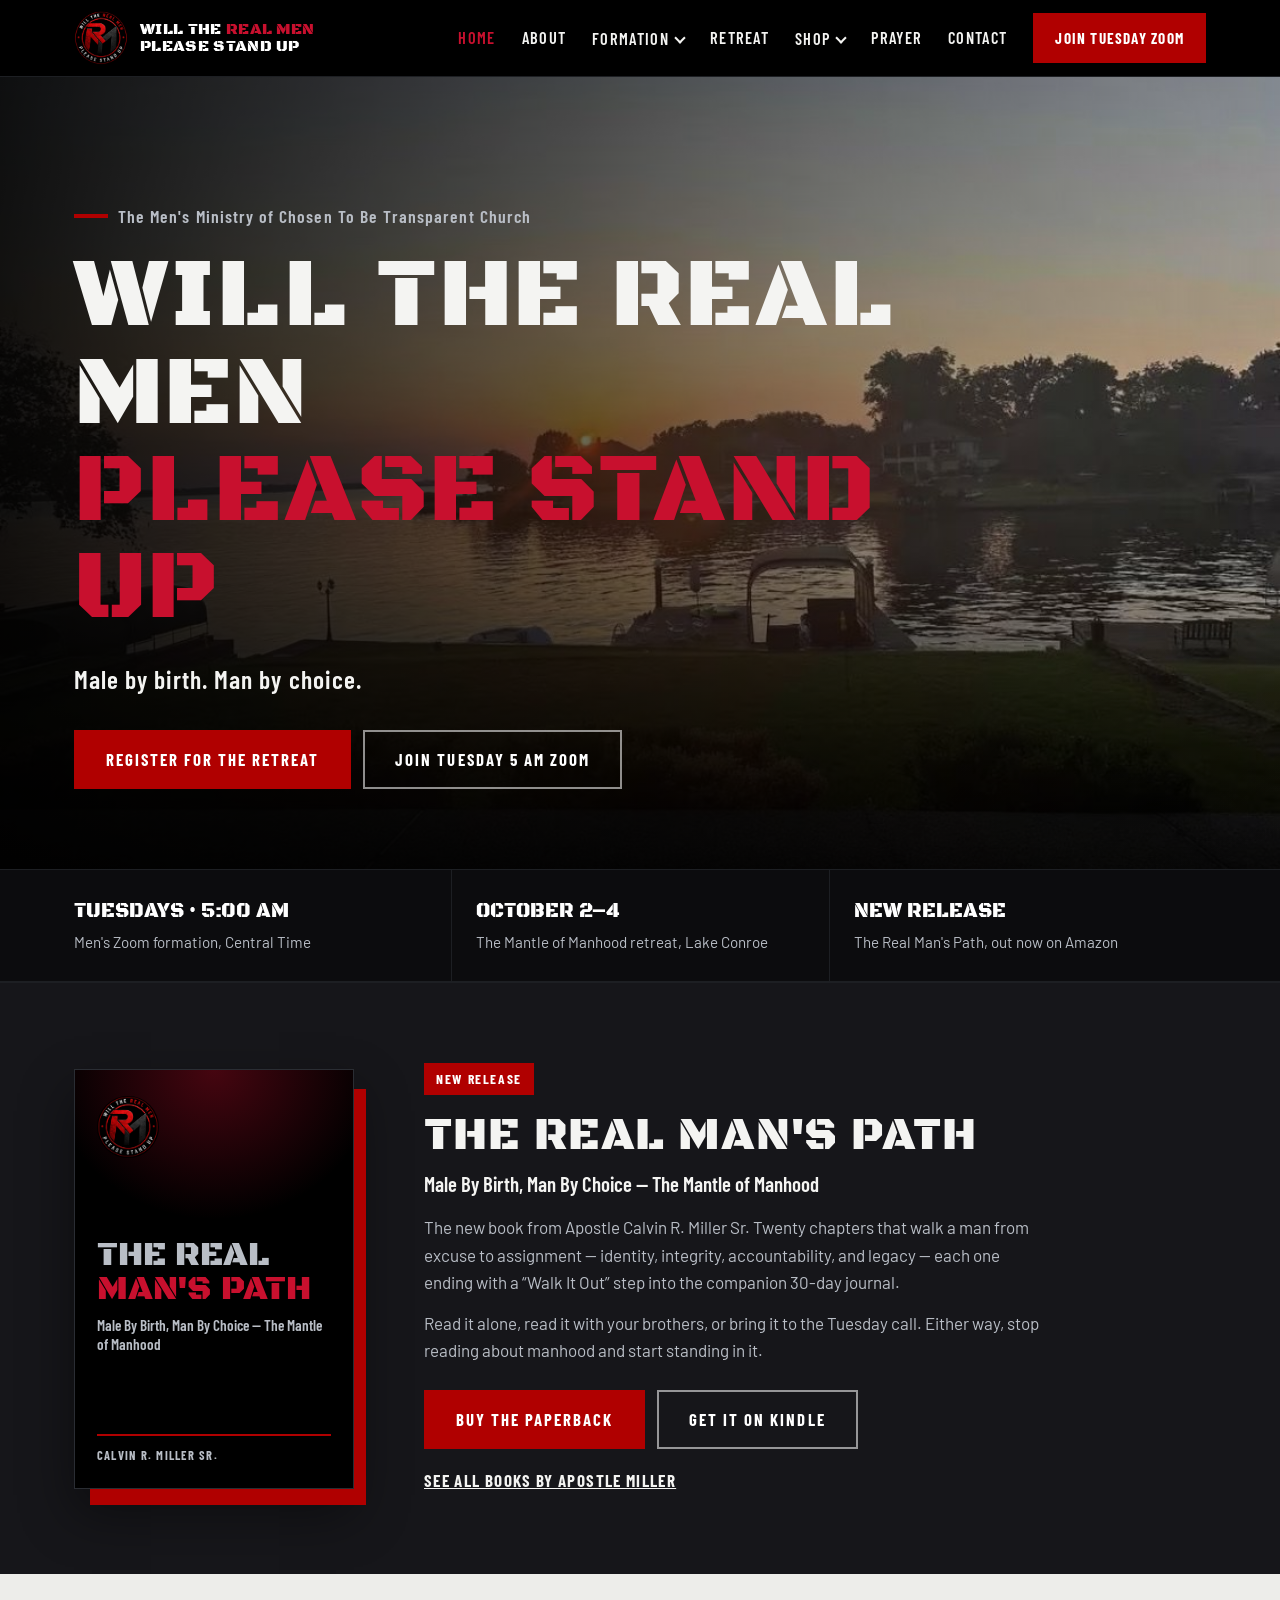
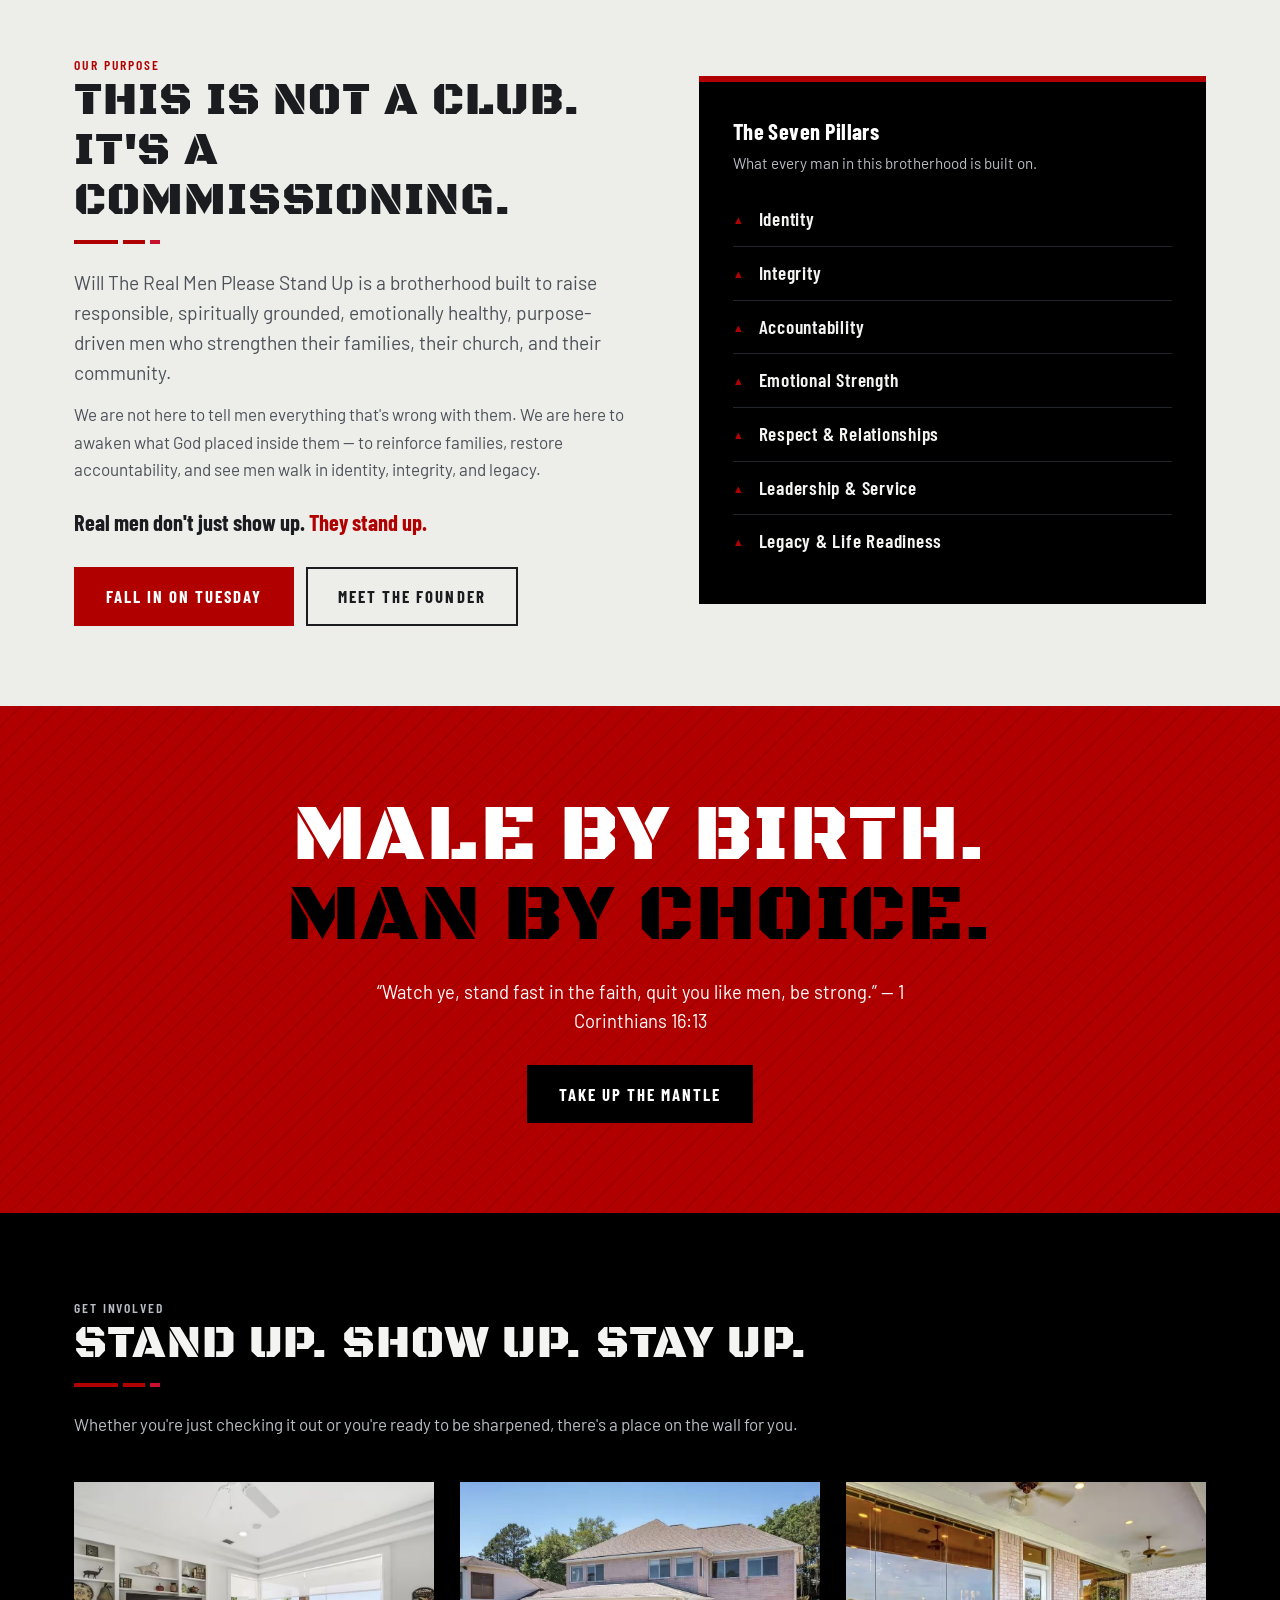
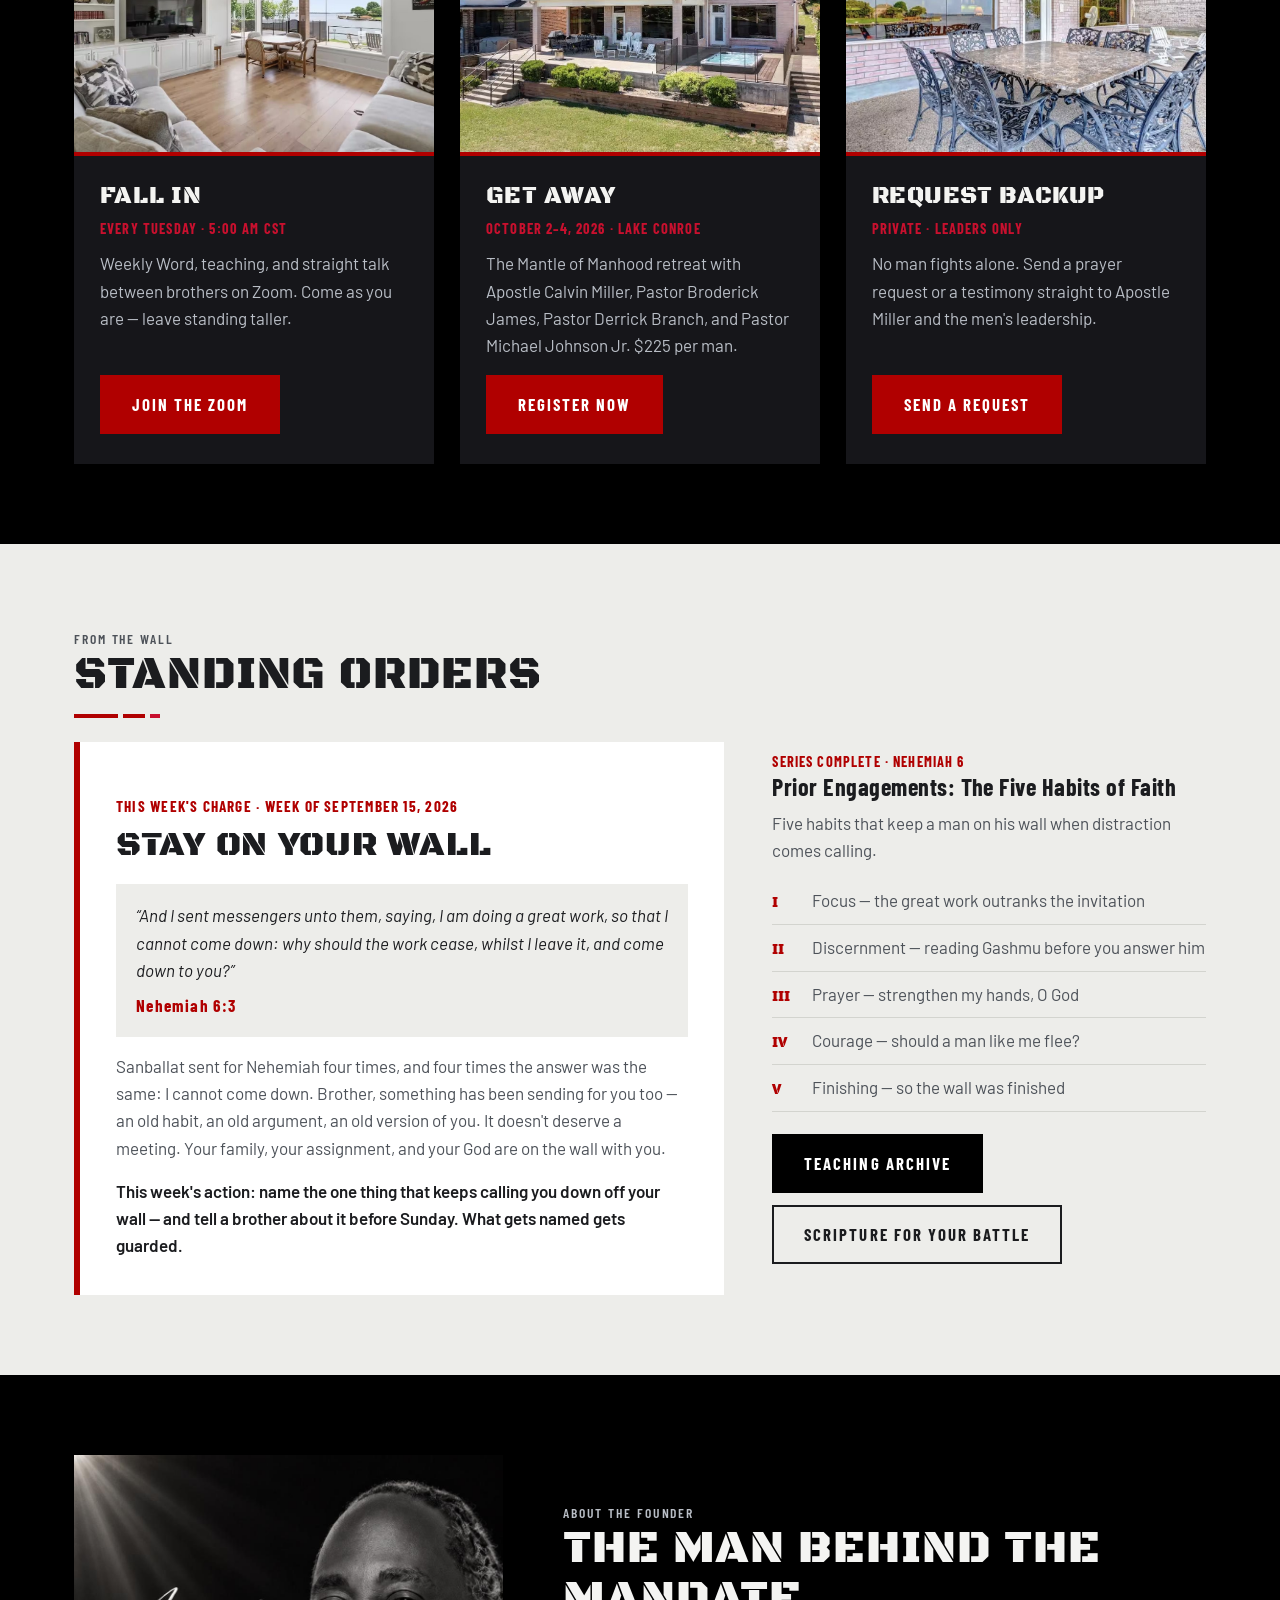
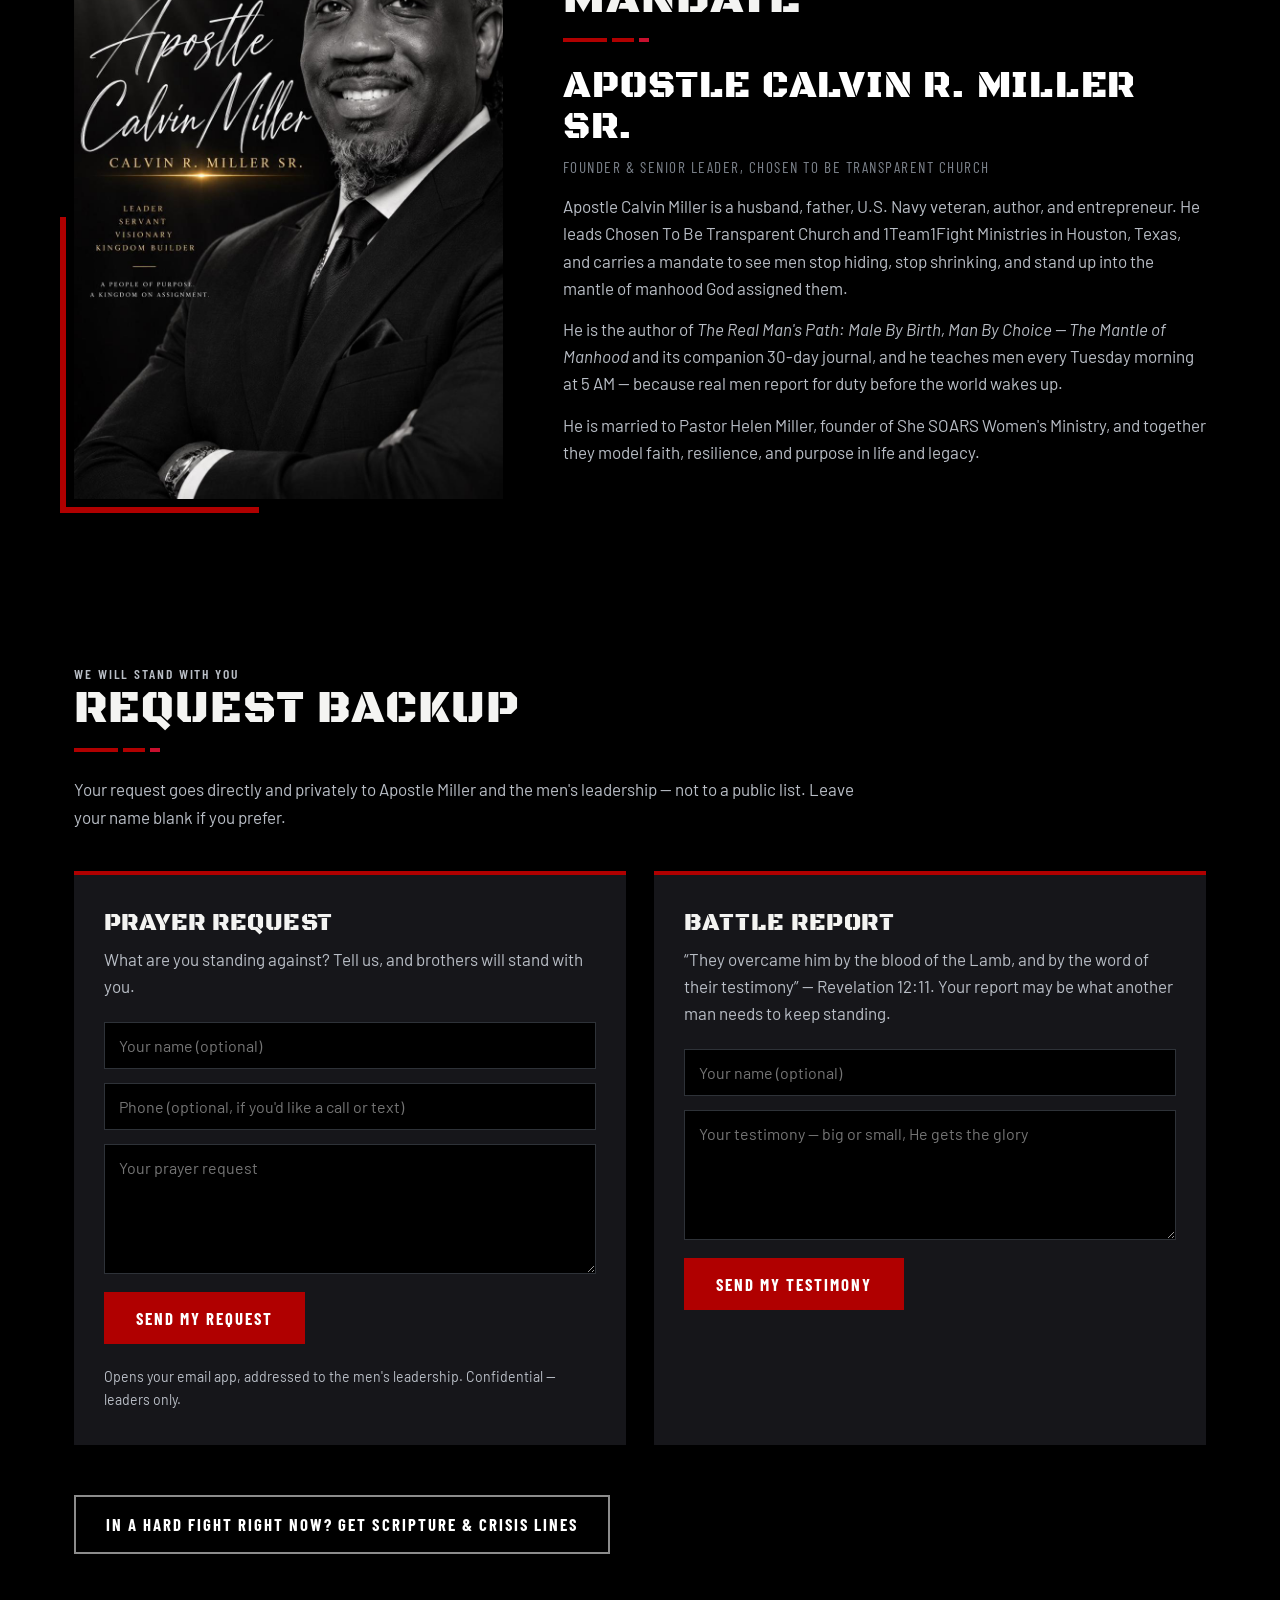
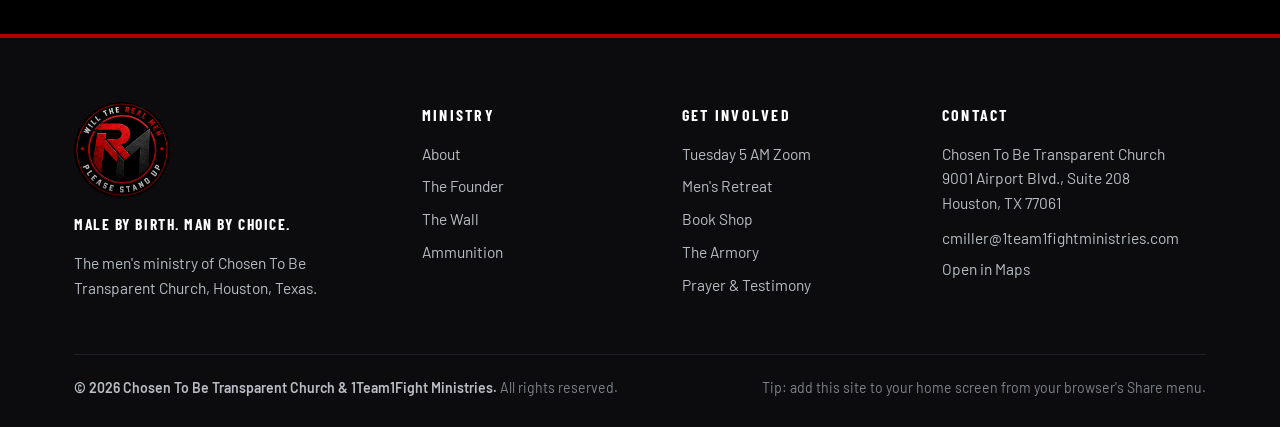
==== index.html @ e808926e "Add files via upload" ====
<!DOCTYPE html>
<html lang="en">
<head>
<meta charset="UTF-8">
<meta name="viewport" content="width=device-width, initial-scale=1.0, viewport-fit=cover">
<title>Will The Real Men Please Stand Up | Men's Ministry of Chosen To Be Transparent Church</title>
<meta name="description" content="The men's ministry of Chosen To Be Transparent Church in Houston. Tuesday 5 AM Zoom formation, the Mantle of Manhood retreat, prayer backup, and The Real Man's Path.">
<meta name="theme-color" content="#000000">
<meta name="apple-mobile-web-app-capable" content="yes">
<meta name="apple-mobile-web-app-status-bar-style" content="black-translucent">
<meta name="apple-mobile-web-app-title" content="Real Men">
<meta property="og:title" content="Will The Real Men Please Stand Up | Men's Ministry of Chosen To Be Transparent Church">
<meta property="og:description" content="The men's ministry of Chosen To Be Transparent Church in Houston. Tuesday 5 AM Zoom formation, the Mantle of Manhood retreat, prayer backup, and The Real Man's Path.">
<meta property="og:image" content="https://www.willtherealmenpleasestandup.com/rm-logo.jpeg">
<link rel="icon" type="image/jpeg" href="rm-logo.jpeg">
<link rel="apple-touch-icon" href="rm-logo.jpeg">
<link rel="preconnect" href="https://fonts.googleapis.com">
<link rel="preconnect" href="https://fonts.gstatic.com" crossorigin>
<link href="https://fonts.googleapis.com/css2?family=Black+Ops+One&family=Barlow:wght@400;500;600;700&family=Barlow+Condensed:wght@500;600;700&display=swap" rel="stylesheet">
<link rel="stylesheet" href="site.css">
</head>
<body>
<a class="skip" href="#content">Skip to content</a>
<header class="site-header">
  <div class="wrap bar">
    <a class="brand" href="./" aria-label="Will The Real Men Please Stand Up — home">
      <img src="rm-logo.jpeg" alt="">
      <span>Will The <b>Real Men</b><br>Please Stand Up</span>
    </a>
    <button class="menu-toggle" aria-label="Open menu" aria-expanded="false" aria-controls="mainnav"><span></span></button>
    <nav class="mainnav" id="mainnav" aria-label="Main">
      <ul>
        <li><a href="./" aria-current="page">Home</a></li>
        <li><a href="./#purpose">About</a></li>
        <li class="drop"><button type="button" aria-expanded="false">Formation</button>
          <ul class="submenu">
            <li><a href="./#orders">This Week's Charge</a></li>
            <li><a href="wall.html">The Wall &ndash; Teaching Archive</a></li>
            <li><a href="ammunition.html">Ammunition &ndash; Scripture</a></li>
          </ul>
        </li>
        <li><a href="retreat.html">Retreat</a></li>
        <li class="drop"><button type="button" aria-expanded="false">Shop</button>
          <ul class="submenu">
            <li><a href="shop.html">Books</a></li>
            <li><a href="armory.html">The Armory &ndash; Gear</a></li>
          </ul>
        </li>
        <li><a href="./#backup">Prayer</a></li>
        <li><a href="#contact">Contact</a></li>
      </ul>
      <a class="btn nav-cta" href="https://zoom.us/j/99618695026?pwd=kpAc87u4bTWr7hXqGRiizqfAc4Csl6.1">Join Tuesday Zoom</a>
    </nav>
  </div>
</header>

<main id="content">

<!-- ============ HERO ============ -->
<section class="hero" style="--hero-img:url(hero-lake.jpg);" aria-label="Welcome">
  <div class="wrap">
    <p class="kicker">The Men's Ministry of Chosen To Be Transparent Church</p>
    <h1 class="stencil">Will The Real Men <span class="l2">Please Stand Up</span></h1>
    <p class="sub">Male by birth. Man by choice.</p>
    <div class="btnrow">
      <a class="btn" href="retreat.html">Register for the Retreat</a>
      <a class="btn ghost" href="https://zoom.us/j/99618695026?pwd=kpAc87u4bTWr7hXqGRiizqfAc4Csl6.1">Join Tuesday 5 AM Zoom</a>
    </div>
  </div>
</section>

<!-- ============ QUICK STRIP ============ -->
<section class="strip" aria-label="At a glance">
  <div class="wrap">
    <a href="https://zoom.us/j/99618695026?pwd=kpAc87u4bTWr7hXqGRiizqfAc4Csl6.1"><b>Tuesdays &middot; 5:00 AM</b><span>Men's Zoom formation, Central Time</span></a>
    <a href="retreat.html"><b>October 2&ndash;4</b><span>The Mantle of Manhood retreat, Lake Conroe</span></a>
    <a href="#new-release"><b>New Release</b><span>The Real Man's Path, out now on Amazon</span></a>
  </div>
</section>


<!-- ============ NEW RELEASE ============ -->
<section class="newrelease" id="new-release">
  <div class="wrap nr">
    <div class="cover" role="img" aria-label="The Real Man's Path by Calvin R. Miller Sr.">
        <img class="mark" src="rm-logo.jpeg" alt="">
        <div>
          <p class="ttl">The Real <em>Man's Path</em></p>
          <p class="subt">Male By Birth, Man By Choice &mdash; The Mantle of Manhood</p>
        </div>
        <p class="by">Calvin R. Miller Sr.</p>
      </div>
    <div>
      <span class="badge">New Release</span>
      <h2 class="stencil">The Real Man's Path</h2>
      <p class="subtitle">Male By Birth, Man By Choice &mdash; The Mantle of Manhood</p>
      <p>The new book from Apostle Calvin R. Miller Sr. Twenty chapters that walk a man from excuse to assignment &mdash; identity, integrity, accountability, and legacy &mdash; each one ending with a &ldquo;Walk It Out&rdquo; step into the companion 30-day journal.</p>
      <p>Read it alone, read it with your brothers, or bring it to the Tuesday call. Either way, stop reading about manhood and start standing in it.</p>
      <div class="btnrow">
        <a class="btn" href="https://www.amazon.com/dp/B0HGR551LN">Buy the Paperback</a>
        <a class="btn ghost" href="https://www.amazon.com/dp/B0HJB4K1PT">Get it on Kindle</a>
      </div>
      <p style="margin-top:18px;"><a href="shop.html" style="color:var(--white);font-family:var(--cond);font-weight:700;letter-spacing:.08em;text-transform:uppercase;">See all books by Apostle Miller</a></p>
    </div>
  </div>
</section>

<!-- ============ OUR PURPOSE ============ -->
<section class="light" id="purpose">
  <div class="wrap split">
    <div class="purpose">
      <p class="label">Our Purpose</p>
      <h2 class="stencil">This is not a club. It's a commissioning.</h2>
      <div class="stripes"><span></span><span></span><span></span></div>
      <p class="lead">Will The Real Men Please Stand Up is a brotherhood built to raise responsible, spiritually grounded, emotionally healthy, purpose-driven men who strengthen their families, their church, and their community.</p>
      <p>We are not here to tell men everything that's wrong with them. We are here to awaken what God placed inside them &mdash; to reinforce families, restore accountability, and see men walk in identity, integrity, and legacy.</p>
      <p class="punch">Real men don't just show up. <b>They stand up.</b></p>
      <div class="btnrow" style="margin-top:26px;">
        <a class="btn" href="https://zoom.us/j/99618695026?pwd=kpAc87u4bTWr7hXqGRiizqfAc4Csl6.1">Fall In on Tuesday</a>
        <a class="btn ghost" href="#founder">Meet the Founder</a>
      </div>
    </div>
    <div class="pillarbox">
      <h3>The Seven Pillars</h3>
      <p class="small">What every man in this brotherhood is built on.</p>
      <ul class="pillars">
        <li>Identity</li>
        <li>Integrity</li>
        <li>Accountability</li>
        <li>Emotional Strength</li>
        <li>Respect &amp; Relationships</li>
        <li>Leadership &amp; Service</li>
        <li>Legacy &amp; Life Readiness</li>
      </ul>
    </div>
  </div>
</section>

<!-- ============ STATEMENT BAND ============ -->
<section class="band" aria-label="Our mandate">
  <div class="wrap">
    <h2 class="stencil">Male by birth. <span>Man by choice.</span></h2>
    <p>&ldquo;Watch ye, stand fast in the faith, quit you like men, be strong.&rdquo; &mdash; 1 Corinthians 16:13</p>
    <a class="btn" href="retreat.html">Take Up the Mantle</a>
  </div>
</section>

<!-- ============ STAND WITH US (three actions) ============ -->
<section id="join">
  <div class="wrap">
    <div class="intro">
      <p class="label">Get Involved</p>
      <h2 class="stencil">Stand up. Show up. Stay up.</h2>
      <div class="stripes"><span></span><span></span><span></span></div>
      <p>Whether you're just checking it out or you're ready to be sharpened, there's a place on the wall for you.</p>
    </div>
    <div class="actions">
      <article class="action">
        <img src="venue-5.jpeg" alt="Gathering room with a view of the lake" loading="lazy">
        <div class="body">
          <h3>Fall In</h3>
          <p class="when">Every Tuesday &middot; 5:00 AM CST</p>
          <p class="desc">Weekly Word, teaching, and straight talk between brothers on Zoom. Come as you are &mdash; leave standing taller.</p>
          <a class="btn" href="https://zoom.us/j/99618695026?pwd=kpAc87u4bTWr7hXqGRiizqfAc4Csl6.1">Join the Zoom</a>
        </div>
      </article>
      <article class="action">
        <img src="venue-2.jpeg" alt="Lakefront lodge for the men's retreat" loading="lazy">
        <div class="body">
          <h3>Get Away</h3>
          <p class="when">October 2&ndash;4, 2026 &middot; Lake Conroe</p>
          <p class="desc">The Mantle of Manhood retreat with Apostle Calvin Miller, Pastor Broderick James, Pastor Derrick Branch, and Pastor Michael Johnson Jr. $225 per man.</p>
          <a class="btn" href="retreat.html">Register Now</a>
        </div>
      </article>
      <article class="action">
        <img src="venue-6.jpeg" alt="Outdoor table set for a brotherhood meal" loading="lazy">
        <div class="body">
          <h3>Request Backup</h3>
          <p class="when">Private &middot; Leaders only</p>
          <p class="desc">No man fights alone. Send a prayer request or a testimony straight to Apostle Miller and the men's leadership.</p>
          <a class="btn" href="#backup">Send a Request</a>
        </div>
      </article>
    </div>
  </div>
</section>

<!-- ============ STANDING ORDERS (update weekly: date, title, verse, charge, action) ============ -->
<section class="light" id="orders">
  <div class="wrap">
    <div class="intro">
      <p class="label">From the Wall</p>
      <h2 class="stencil">Standing Orders</h2>
      <div class="stripes"><span></span><span></span><span></span></div>
    </div>
    <div class="feature">
      <article class="orders-card">
        <p class="date">This week's charge &middot; Week of September 15, 2026</p>
        <h3>Stay On Your Wall</h3>
        <blockquote>&ldquo;And I sent messengers unto them, saying, I am doing a great work, so that I cannot come down: why should the work cease, whilst I leave it, and come down to you?&rdquo;<cite>Nehemiah 6:3</cite></blockquote>
        <p>Sanballat sent for Nehemiah four times, and four times the answer was the same: I cannot come down. Brother, something has been sending for you too &mdash; an old habit, an old argument, an old version of you. It doesn't deserve a meeting. Your family, your assignment, and your God are on the wall with you.</p>
        <p class="action-line">This week's action: name the one thing that keeps calling you down off your wall &mdash; and tell a brother about it before Sunday. What gets named gets guarded.</p>
      </article>
      <div class="seriesbox">
        <p class="when">Series complete &middot; Nehemiah 6</p>
        <h3>Prior Engagements: The Five Habits of Faith</h3>
        <p>Five habits that keep a man on his wall when distraction comes calling.</p>
        <ul class="habits">
          <li class="done"><span class="rn">I</span> Focus &mdash; the great work outranks the invitation</li>
          <li class="done"><span class="rn">II</span> Discernment &mdash; reading Gashmu before you answer him</li>
          <li class="done"><span class="rn">III</span> Prayer &mdash; strengthen my hands, O God</li>
          <li class="done"><span class="rn">IV</span> Courage &mdash; should a man like me flee?</li>
          <li class="done"><span class="rn">V</span> Finishing &mdash; so the wall was finished</li>
        </ul>
        <div class="btnrow" style="margin-top:22px;">
          <a class="btn dark" href="wall.html">Teaching Archive</a>
          <a class="btn ghost" href="ammunition.html">Scripture for Your Battle</a>
        </div>
      </div>
    </div>
  </div>
</section>

<!-- ============ FOUNDER ============ -->
<section id="founder">
  <div class="wrap founder-wrap">
    <div class="founder-photo">
      <img src="founder.jpg" alt="Apostle Calvin R. Miller Sr.">
    </div>
    <div class="founder-text">
      <p class="label">About the Founder</p>
      <h2 class="stencil">The Man Behind the Mandate</h2>
      <div class="stripes"><span></span><span></span><span></span></div>
      <p class="name stencil">Apostle Calvin R. Miller Sr.</p>
      <p class="role">Founder &amp; Senior Leader, Chosen To Be Transparent Church</p>
      <p>Apostle Calvin Miller is a husband, father, U.S. Navy veteran, author, and entrepreneur. He leads Chosen To Be Transparent Church and 1Team1Fight Ministries in Houston, Texas, and carries a mandate to see men stop hiding, stop shrinking, and stand up into the mantle of manhood God assigned them.</p>
      <p>He is the author of <em>The Real Man's Path: Male By Birth, Man By Choice &mdash; The Mantle of Manhood</em> and its companion 30-day journal, and he teaches men every Tuesday morning at 5 AM &mdash; because real men report for duty before the world wakes up.</p>
      <p>He is married to Pastor Helen Miller, founder of She SOARS Women's Ministry, and together they model faith, resilience, and purpose in life and legacy.</p>
    </div>
  </div>
</section>


<!-- ============ BACKUP (prayer + testimony) ============ -->
<section id="backup">
  <div class="wrap">
    <div class="intro">
      <p class="label">We Will Stand With You</p>
      <h2 class="stencil">Request Backup</h2>
      <div class="stripes"><span></span><span></span><span></span></div>
      <p>Your request goes directly and privately to Apostle Miller and the men's leadership &mdash; not to a public list. Leave your name blank if you prefer.</p>
    </div>
    <div class="backup-grid">
      <div class="formcard">
        <h3>Prayer Request</h3>
        <p>What are you standing against? Tell us, and brothers will stand with you.</p>
        <form id="prayerForm">
          <input type="text" id="pName" placeholder="Your name (optional)" autocomplete="name" aria-label="Your name (optional)">
          <input type="tel" id="pPhone" placeholder="Phone (optional, if you'd like a call or text)" autocomplete="tel" aria-label="Phone (optional)">
          <textarea id="pRequest" placeholder="Your prayer request" required aria-label="Your prayer request"></textarea>
          <button type="submit" class="btn">Send My Request</button>
          <p class="fineprint">Opens your email app, addressed to the men's leadership. Confidential &mdash; leaders only.</p>
        </form>
      </div>
      <div class="formcard">
        <h3>Battle Report</h3>
        <p>&ldquo;They overcame him by the blood of the Lamb, and by the word of their testimony&rdquo; &mdash; Revelation 12:11. Your report may be what another man needs to keep standing.</p>
        <form id="testimonyForm">
          <input type="text" id="tName" placeholder="Your name (optional)" autocomplete="name" aria-label="Your name (optional)">
          <textarea id="tStory" placeholder="Your testimony &mdash; big or small, He gets the glory" required aria-label="Your testimony"></textarea>
          <button type="submit" class="btn">Send My Testimony</button>
        </form>
      </div>
    </div>
    <p style="margin-top:34px;"><a class="btn ghost" href="ammunition.html">In a hard fight right now? Get Scripture &amp; crisis lines</a></p>
  </div>
</section>

</main>
<footer class="site-footer" id="contact">
  <div class="wrap">
    <div class="foot-grid">
      <div class="foot-brand">
        <img src="rm-logo.jpeg" alt="Real Men seal">
        <p class="tag">Male by birth. Man by choice.</p>
        <p>The men's ministry of Chosen To Be Transparent Church, Houston, Texas.</p>
      </div>
      <div>
        <h4>Ministry</h4>
        <ul>
          <li><a href="./#purpose">About</a></li>
          <li><a href="./#founder">The Founder</a></li>
          <li><a href="wall.html">The Wall</a></li>
          <li><a href="ammunition.html">Ammunition</a></li>
        </ul>
      </div>
      <div>
        <h4>Get Involved</h4>
        <ul>
          <li><a href="https://zoom.us/j/99618695026?pwd=kpAc87u4bTWr7hXqGRiizqfAc4Csl6.1">Tuesday 5 AM Zoom</a></li>
          <li><a href="retreat.html">Men's Retreat</a></li>
          <li><a href="shop.html">Book Shop</a></li>
          <li><a href="armory.html">The Armory</a></li>
          <li><a href="./#backup">Prayer &amp; Testimony</a></li>
        </ul>
      </div>
      <div>
        <h4>Contact</h4>
        <address>
          Chosen To Be Transparent Church<br>
          9001 Airport Blvd., Suite 208<br>
          Houston, TX 77061
        </address>
        <p style="margin-top:10px;"><a href="mailto:cmiller@1team1fightministries.com">cmiller@1team1fightministries.com</a></p>
        <p style="margin-top:6px;"><a href="https://maps.google.com/?q=9001+Airport+Blvd+Suite+208+Houston+TX+77061">Open in Maps</a></p>
      </div>
    </div>
    <div class="foot-bottom">
      <p><b>&copy; 2026 Chosen To Be Transparent Church &amp; 1Team1Fight Ministries.</b> All rights reserved.</p>
      <p>Tip: add this site to your home screen from your browser's Share menu.</p>
    </div>
  </div>
</footer>
<script src="site.js"></script>

<script>
  var MINISTRY_EMAIL = "cmiller@1team1fightministries.com";
  function sendMail(subject, body){
    window.location.href = "mailto:" + MINISTRY_EMAIL + "?subject=" + encodeURIComponent(subject) + "&body=" + encodeURIComponent(body);
  }
  document.getElementById("prayerForm").addEventListener("submit", function(e){
    e.preventDefault();
    var name = document.getElementById("pName").value || "A brother";
    var phone = document.getElementById("pPhone").value;
    var req = document.getElementById("pRequest").value;
    sendMail("Prayer Request — Real Men", "Name: " + name + "\n" + (phone ? "Phone: " + phone + "\n" : "") + "\nRequest:\n" + req);
  });
  document.getElementById("testimonyForm").addEventListener("submit", function(e){
    e.preventDefault();
    var name = document.getElementById("tName").value || "A brother";
    var story = document.getElementById("tStory").value;
    sendMail("Battle Report (Testimony) — Real Men", "Name: " + name + "\n\nTestimony:\n" + story);
  });
</script>
</body>
</html>
---- site.css ----
/* =========================================================
   Will The Real Men Please Stand Up — site.css
   Shared by every page. Crimson / black / white / light gray.
   ========================================================= */
:root{
  --black:#000000;
  --ink:#0c0c0e;
  --panel:#16161a;
  --steel:#2e3238;
  --red:#b00000;
  --crimson:#c8102e;
  --white:#f4f4f2;
  --paper:#ededea;
  --gray:#b9bec6;
  --dim:#7d838c;
  --text:#1b1c1f;
  --muted:#4d5259;
  --display:'Black Ops One',Impact,Arial,sans-serif;
  --cond:'Barlow Condensed','Arial Narrow',Arial,sans-serif;
  --body:'Barlow',Arial,Helvetica,sans-serif;
  --headerH:76px;
}
*{margin:0;padding:0;box-sizing:border-box;}
html{scroll-behavior:smooth;scroll-padding-top:calc(var(--headerH) + 10px);}
@media (prefers-reduced-motion: reduce){ html{scroll-behavior:auto;} *{transition:none!important;animation:none!important;} }
body{background:var(--black);color:var(--white);font-family:var(--body);font-size:17px;line-height:1.6;}
img{max-width:100%;display:block;}
a{color:var(--crimson);}
:focus-visible{outline:2px solid var(--crimson);outline-offset:3px;}
.skip{position:absolute;left:-999px;top:8px;background:var(--crimson);color:#fff;padding:8px 14px;z-index:200;}
.skip:focus{left:8px;}

/* ---------- type ---------- */
.stencil{font-family:var(--display);font-weight:400;letter-spacing:.02em;line-height:1.08;text-transform:uppercase;}
.label{font-family:var(--cond);font-weight:600;letter-spacing:.14em;text-transform:uppercase;font-size:.85rem;color:var(--crimson);}
h2.stencil{font-size:clamp(1.8rem,5vw,2.9rem);}
h3{font-family:var(--cond);font-weight:700;font-size:1.4rem;letter-spacing:.02em;line-height:1.2;}
.stripes{display:flex;gap:5px;margin:14px 0 24px;}
.stripes span{height:4px;background:var(--red);}
.stripes span:nth-child(1){width:44px;}
.stripes span:nth-child(2){width:22px;}
.stripes span:nth-child(3){width:10px;background:var(--crimson);}

.wrap{max-width:1180px;margin:0 auto;padding:0 24px;}
.narrow{max-width:820px;}
section{padding:80px 0;}

/* ---------- buttons ---------- */
.btn{display:inline-block;margin-top:16px;background:var(--red);color:#fff;text-decoration:none;
  font-family:var(--cond);font-weight:700;font-size:1.05rem;letter-spacing:.12em;text-transform:uppercase;
  padding:14px 30px;border:2px solid var(--red);cursor:pointer;transition:background .15s,border-color .15s,color .15s;}
.btn:hover{background:var(--crimson);border-color:var(--crimson);}
.btn.ghost{background:transparent;border-color:rgba(255,255,255,.55);color:#fff;}
.btn.ghost:hover{border-color:var(--crimson);color:var(--crimson);}
.btn.dark{background:var(--black);border-color:var(--black);}
.btn.dark:hover{background:var(--panel);border-color:var(--panel);}
.light .btn.ghost{border-color:var(--text);color:var(--text);}
.light .btn.ghost:hover{border-color:var(--crimson);color:var(--crimson);}
.btnrow{display:flex;flex-wrap:wrap;gap:12px;}
.btnrow .btn{margin-top:0;}

/* =========================================================
   HEADER (sticky top nav)
   ========================================================= */
.site-header{position:sticky;top:0;z-index:100;background:rgba(0,0,0,.94);
  backdrop-filter:saturate(140%) blur(8px);-webkit-backdrop-filter:saturate(140%) blur(8px);
  border-bottom:1px solid #1d1f23;padding-top:env(safe-area-inset-top,0px);}
.site-header .bar{height:var(--headerH);display:flex;align-items:center;gap:24px;}
.brand{display:flex;align-items:center;gap:12px;text-decoration:none;color:#fff;flex-shrink:0;}
.brand img{width:54px;height:54px;border-radius:50%;}
.brand span{font-family:var(--display);font-size:1rem;line-height:1.05;text-transform:uppercase;letter-spacing:.02em;}
.brand span b{color:var(--crimson);font-weight:400;}
.mainnav{margin-left:auto;display:flex;align-items:center;gap:4px;}
.mainnav>ul{list-style:none;display:flex;align-items:center;gap:2px;}
.mainnav li{position:relative;}
.mainnav a,.mainnav .drop>button{display:block;padding:10px 12px;color:var(--white);text-decoration:none;background:none;border:0;cursor:pointer;
  font-family:var(--cond);font-weight:600;font-size:1.02rem;letter-spacing:.08em;text-transform:uppercase;white-space:nowrap;}
.mainnav a:hover,.mainnav .drop>button:hover,.mainnav a[aria-current="page"]{color:var(--crimson);}
.drop>button::after{content:"";display:inline-block;margin-left:7px;width:6px;height:6px;border-right:2px solid currentColor;border-bottom:2px solid currentColor;transform:translateY(-3px) rotate(45deg);}
.submenu{list-style:none;position:absolute;top:100%;left:0;min-width:230px;background:var(--panel);border-top:3px solid var(--red);
  padding:8px 0;opacity:0;visibility:hidden;transform:translateY(6px);transition:opacity .15s,transform .15s,visibility .15s;box-shadow:0 18px 40px rgba(0,0,0,.5);}
.drop:hover .submenu,.drop:focus-within .submenu,.drop.open .submenu{opacity:1;visibility:visible;transform:none;}
.submenu a{padding:10px 18px;font-size:.95rem;}
.nav-cta{white-space:nowrap;margin:0 0 0 10px!important;padding:11px 20px!important;font-size:.95rem!important;}
.menu-toggle{display:none;margin-left:auto;background:none;border:1px solid var(--steel);width:46px;height:46px;cursor:pointer;position:relative;}
.menu-toggle span,.menu-toggle span::before,.menu-toggle span::after{position:absolute;left:12px;width:20px;height:2px;background:#fff;content:"";transition:transform .2s,top .2s,opacity .2s;}
.menu-toggle span{top:22px;}
.menu-toggle span::before{left:0;top:-7px;}
.menu-toggle span::after{left:0;top:7px;}
.nav-open .menu-toggle span{background:transparent;}
.nav-open .menu-toggle span::before{top:0;transform:rotate(45deg);}
.nav-open .menu-toggle span::after{top:0;transform:rotate(-45deg);}

@media (max-width:1120px){
  .menu-toggle{display:block;}
  .mainnav{position:fixed;left:0;right:0;top:calc(var(--headerH) + env(safe-area-inset-top,0px));bottom:0;background:var(--black);
    flex-direction:column;align-items:stretch;overflow-y:auto;padding:12px 24px calc(30px + env(safe-area-inset-bottom,0px));
    transform:translateX(100%);transition:transform .25s ease;visibility:hidden;}
  .nav-open .mainnav{transform:none;visibility:visible;}
  .mainnav>ul{flex-direction:column;align-items:stretch;}
  .mainnav>ul>li{border-bottom:1px solid #1d1f23;}
  .mainnav a,.mainnav .drop>button{padding:16px 4px;font-size:1.2rem;width:100%;text-align:left;}
  .drop>button::after{display:none;}
  .submenu{position:static;opacity:1;visibility:visible;transform:none;box-shadow:none;border:0;background:none;padding:0 0 10px 14px;}
  .submenu a{font-size:1.02rem;padding:10px 4px;color:var(--gray);}
  .nav-cta{margin:22px 0 0!important;text-align:center;padding:16px!important;font-size:1.1rem!important;}
  body.nav-open{overflow:hidden;}
}
@media (max-width:420px){ .brand span{font-size:.86rem;} .brand img{width:46px;height:46px;} }

/* =========================================================
   HOME HERO
   ========================================================= */
.hero{position:relative;min-height:min(88vh,820px);display:flex;align-items:flex-end;padding:120px 0 80px;
  background:linear-gradient(90deg,rgba(0,0,0,.9) 0%,rgba(0,0,0,.6) 45%,rgba(0,0,0,.1) 100%),
             linear-gradient(0deg,rgba(0,0,0,.85) 0%,rgba(0,0,0,0) 40%),
             var(--hero-img,none) center/cover no-repeat, var(--black);}
.hero .wrap{width:100%;}
.hero .kicker{font-family:var(--cond);font-weight:600;font-size:1.1rem;letter-spacing:.06em;color:var(--gray);display:inline-flex;gap:10px;align-items:center;}
.hero .kicker::before{content:"";width:34px;height:4px;background:var(--red);}
.hero h1{font-size:clamp(2.6rem,8.4vw,6.2rem);max-width:12ch;margin-top:18px;line-height:.98;}
.hero h1 .l2{display:block;color:var(--crimson);}
.hero .sub{margin-top:22px;font-family:var(--cond);font-weight:600;font-size:clamp(1.2rem,2.6vw,1.6rem);letter-spacing:.04em;color:var(--white);}
.hero .btnrow{margin-top:30px;}

/* facts strip */
.strip{background:var(--ink);border-top:1px solid #1d1f23;border-bottom:1px solid #1d1f23;padding:0;}
.strip .wrap{display:grid;grid-template-columns:repeat(3,1fr);}
.strip a{display:block;padding:26px 24px;text-decoration:none;color:var(--white);border-left:1px solid #1d1f23;transition:background .15s;}
.strip a:first-child{border-left:0;padding-left:0;}
.strip a:hover{background:#15151a;}
.strip b{display:block;font-family:var(--display);font-weight:400;font-size:1.25rem;text-transform:uppercase;color:#fff;}
.strip span{color:var(--gray);font-size:.95rem;}
@media (max-width:760px){
  .strip .wrap{grid-template-columns:1fr;}
  .strip a,.strip a:first-child{border-left:0;border-top:1px solid #1d1f23;padding:20px 0;}
  .strip a:first-child{border-top:0;}
}

/* light sections */
.light{background:var(--paper);color:var(--text);}
.light .label{color:var(--red);}
.light p{color:var(--muted);}
.light h2,.light h3{color:var(--text);}

.split{display:grid;grid-template-columns:1.05fr .95fr;gap:64px;align-items:center;}
@media (max-width:900px){ .split{grid-template-columns:1fr;gap:40px;} }
.lead{font-size:1.2rem;line-height:1.55;}
.purpose p+p{margin-top:14px;}
.purpose .punch{margin-top:22px;font-family:var(--cond);font-weight:700;font-size:1.4rem;color:var(--text);}
.purpose .punch b{color:var(--red);}

.pillarbox{background:var(--black);color:var(--white);padding:36px 34px;border-top:6px solid var(--red);}
.pillarbox h3{color:#fff;}
.pillarbox p.small{color:var(--gray);font-size:.95rem;margin-top:6px;}
.pillars{list-style:none;margin-top:18px;}
.pillars li{display:flex;align-items:baseline;gap:14px;padding:11px 0;border-bottom:1px solid #22252a;
  font-family:var(--cond);font-weight:600;font-size:1.2rem;letter-spacing:.04em;color:var(--white);}
.pillars li:last-child{border-bottom:0;}
.pillars li::before{content:"▲";color:var(--red);font-size:.7rem;transform:translateY(-2px);}

/* statement band */
.band{background:var(--red);text-align:center;padding:90px 0;position:relative;overflow:hidden;}
.band::before{content:"";position:absolute;inset:0;background:repeating-linear-gradient(135deg,rgba(0,0,0,.07) 0 2px,transparent 2px 14px);}
.band .wrap{position:relative;}
.band h2{font-size:clamp(2.2rem,7vw,5rem);line-height:1;color:#fff;}
.band h2 span{display:block;color:#000;}
.band p{margin:22px auto 0;max-width:620px;color:#fff;font-size:1.15rem;}
.band .btn{background:#000;border-color:#000;margin-top:28px;}
.band .btn:hover{background:#fff;border-color:#fff;color:var(--red);}

/* three action cards */
.intro{max-width:780px;}
.intro p{color:var(--gray);margin-top:4px;}
.light .intro p{color:var(--muted);}
.actions{display:grid;grid-template-columns:repeat(3,1fr);gap:26px;margin-top:44px;}
@media (max-width:900px){ .actions{grid-template-columns:1fr;max-width:560px;} }
.action{background:var(--panel);display:flex;flex-direction:column;}
.action img{aspect-ratio:4/3;object-fit:cover;width:100%;}
.action .body{padding:26px 26px 30px;display:flex;flex-direction:column;flex:1;border-top:4px solid var(--red);}
.action h3{font-family:var(--display);font-weight:400;text-transform:uppercase;font-size:1.5rem;letter-spacing:.02em;}
.action .when{font-family:var(--cond);font-weight:700;color:var(--crimson);letter-spacing:.08em;text-transform:uppercase;font-size:.9rem;margin-top:6px;}
.action p{color:var(--gray);margin-top:10px;}
.action p.desc{flex:1;}
.action .btn{align-self:flex-start;}

/* standing orders feature */
.feature{display:grid;grid-template-columns:1.2fr .8fr;gap:48px;margin-top:10px;align-items:start;}
@media (max-width:900px){ .feature{grid-template-columns:1fr;} }
.orders-card{background:#fff;padding:36px;border-left:6px solid var(--red);}
.orders-card .date{font-family:var(--cond);font-weight:700;letter-spacing:.08em;text-transform:uppercase;color:var(--red);font-size:.95rem;}
.orders-card h3{font-family:var(--display);font-weight:400;text-transform:uppercase;font-size:clamp(1.6rem,3.4vw,2.2rem);margin-top:6px;}
.orders-card blockquote{margin-top:18px;padding:18px 20px;background:var(--paper);font-style:italic;color:var(--text);}
.orders-card blockquote cite{display:block;font-style:normal;margin-top:8px;font-family:var(--cond);font-weight:700;letter-spacing:.08em;color:var(--red);}
.orders-card p{margin-top:16px;}
.orders-card p.action-line{color:var(--text);font-weight:600;}
.seriesbox h3{font-family:var(--cond);font-size:1.5rem;}
.seriesbox .when{font-family:var(--cond);font-weight:700;letter-spacing:.08em;text-transform:uppercase;color:var(--red);font-size:.9rem;}
.seriesbox p{margin-top:8px;}

/* founder */
.founder-wrap{display:grid;grid-template-columns:.8fr 1.2fr;gap:60px;align-items:center;}
@media (max-width:900px){ .founder-wrap{grid-template-columns:1fr;gap:34px;} }
.founder-photo{position:relative;}
.founder-photo img{width:100%;height:auto;}
.founder-photo::after{content:"";position:absolute;left:-14px;bottom:-14px;width:45%;height:45%;border-left:6px solid var(--red);border-bottom:6px solid var(--red);pointer-events:none;}
.founder-text .name{color:#fff;font-size:clamp(1.6rem,3.6vw,2.4rem);}
.founder-text .role{color:var(--dim);font-family:var(--cond);letter-spacing:.1em;text-transform:uppercase;font-size:.95rem;margin-top:6px;}
.founder-text p{color:var(--gray);margin-top:14px;}

/* book */
.book{display:grid;grid-template-columns:auto 1fr;gap:56px;align-items:center;}
@media (max-width:800px){ .book{grid-template-columns:1fr;gap:30px;} }
.book .seal{width:min(300px,70vw);border-radius:50%;filter:drop-shadow(0 18px 40px rgba(0,0,0,.35));}
.book h3{font-family:var(--display);font-weight:400;text-transform:uppercase;font-size:clamp(1.6rem,3.4vw,2.3rem);}
.book .subtitle{font-family:var(--cond);font-weight:600;font-size:1.2rem;color:var(--text);margin-top:4px;}
.book p{margin-top:14px;}
.book .journal{margin-top:26px;padding-top:22px;border-top:1px solid #cfd0cb;}
.book .journal h4{font-family:var(--cond);font-weight:700;font-size:1.2rem;color:var(--text);}

/* backup (prayer + testimony) */
.backup-grid{display:grid;grid-template-columns:1fr 1fr;gap:28px;margin-top:40px;}
@media (max-width:900px){ .backup-grid{grid-template-columns:1fr;} }
.formcard{background:var(--panel);padding:34px 30px;border-top:4px solid var(--red);}
.formcard h3{font-family:var(--display);font-weight:400;text-transform:uppercase;font-size:1.5rem;}
.formcard p{color:var(--gray);margin-top:8px;}

/* =========================================================
   SUB-PAGE HERO BANNER
   ========================================================= */
.pagehero{position:relative;padding:110px 0 70px;text-align:left;border-bottom:4px solid var(--red);
  background:linear-gradient(90deg,rgba(0,0,0,.94) 0%,rgba(0,0,0,.72) 55%,rgba(0,0,0,.4) 100%),
             var(--hero-img,none) center/cover no-repeat,
             radial-gradient(ellipse 70% 80% at 85% 20%, rgba(176,0,0,.4), transparent 60%), var(--black);}
.pagehero .wrap{max-width:1180px;}
.pagehero img.seal{display:none;}
.pagehero .label{color:var(--gray);}
.pagehero h1{font-size:clamp(2.3rem,7vw,4.6rem);margin-top:10px;max-width:16ch;}
.pagehero p{max-width:640px;}
.pagehero .mandate{margin:14px 0 0;font-family:var(--cond);font-weight:600;font-size:1.2rem;letter-spacing:.16em;text-transform:uppercase;color:var(--gray);}
.pagehero .btn{margin-top:22px;}
.pagehero .hint{color:var(--dim);margin-top:12px;font-size:.9rem;}
.pagehero.watermark::after{content:"";position:absolute;right:max(24px,6vw);top:50%;transform:translateY(-50%);
  width:min(300px,34vw);aspect-ratio:1;background:url(rm-logo.jpeg) center/contain no-repeat;opacity:.9;border-radius:50%;
  box-shadow:0 20px 60px rgba(176,0,0,.35);}
@media (max-width:760px){ .pagehero.watermark::after{display:none;} .pagehero{padding:70px 0 50px;} }

/* subpage content (kept dark, centered reading column) */
main.sub section{border-bottom:1px solid #1c1e21;padding:70px 0;}
main.sub section .wrap{max-width:860px;}
.card{background:var(--panel);border:1px solid var(--steel);padding:26px 24px;margin-top:22px;}
.card .when{font-family:var(--cond);font-weight:700;letter-spacing:.1em;text-transform:uppercase;color:var(--crimson);font-size:.95rem;}
.card h3{margin-top:6px;}
.card p{color:var(--gray);margin-top:10px;}
.habits,.serieslist{list-style:none;margin-top:14px;}
.habits li,.serieslist li{padding:9px 0;border-bottom:1px solid #22252a;color:var(--gray);display:flex;gap:12px;align-items:baseline;}
.light .habits li{border-bottom-color:#d3d4cf;color:var(--muted);}
.habits li .rn,.serieslist li .rn{font-family:var(--display);color:var(--steel);font-size:.85rem;min-width:2em;}
.light .habits li .rn{color:#a9adb3;}
.habits li.done .rn{color:var(--red);}
.acro{font-family:var(--cond);font-weight:700;font-size:1.15rem;letter-spacing:.06em;margin:10px 0 4px;}
.acro b{color:var(--crimson);}
.factline{display:grid;grid-template-columns:130px 1fr;gap:8px 18px;margin-top:22px;}
.factline dt{font-family:var(--cond);font-weight:600;letter-spacing:.1em;text-transform:uppercase;color:var(--dim);font-size:.9rem;padding-top:2px;}
.factline dd{color:var(--gray);}
@media (max-width:520px){ .factline{grid-template-columns:1fr;gap:2px;} .factline dd{margin-bottom:10px;} }
.declaration{margin-top:28px;padding:24px;background:var(--panel);border-left:4px solid var(--red);color:var(--gray);}
.declaration p{margin-bottom:8px;}
.declaration .stencil{color:var(--white);font-size:1.1rem;margin-bottom:12px;}
.verse{color:var(--gray);font-style:italic;}
.verse cite{display:block;margin-top:6px;font-style:normal;color:var(--dim);font-size:.9rem;}
.verseblock{background:var(--panel);border-left:4px solid var(--red);padding:16px 18px;margin-top:12px;}
.verseblock p.vtext{color:var(--gray);font-style:italic;}
.verseblock p.vref{color:var(--crimson);font-family:var(--cond);font-weight:700;letter-spacing:.08em;margin-top:6px;font-size:.95rem;}
.crisis{background:#1a0000;border:1px solid var(--red);padding:26px 22px;margin-top:40px;}
.crisis h3{color:var(--white);}
.crisis p{color:var(--gray);margin-top:10px;}
.crisis .hotline{font-family:var(--display);font-size:1.5rem;color:var(--white);margin-top:8px;}
.bookrow{display:flex;flex-wrap:wrap;gap:12px;margin-top:14px;}
.bookrow .btn{margin-top:0;}
.backlink{display:inline-block;margin-top:14px;color:var(--gray);text-decoration:none;font-family:var(--cond);font-weight:600;letter-spacing:.12em;text-transform:uppercase;font-size:.85rem;}
.backlink:hover{color:var(--crimson);}
.feecard{background:var(--panel);border:1px solid var(--steel);border-top:4px solid var(--red);padding:28px 24px;text-align:center;margin-top:22px;}
.feecard .fee{font-family:var(--display);font-size:3rem;color:var(--white);line-height:1;}
.feecard .fee small{font-size:1rem;color:var(--gray);font-family:var(--cond);letter-spacing:.1em;}
.payrow{display:flex;flex-wrap:wrap;gap:14px;justify-content:center;margin-top:20px;}
.paybox{background:var(--black);border:1px solid var(--steel);padding:16px 20px;min-width:230px;text-align:center;}
.paybox .method{font-family:var(--cond);font-weight:700;letter-spacing:.12em;text-transform:uppercase;color:var(--crimson);font-size:.9rem;}
.paybox .handle{font-family:var(--display);font-size:1.25rem;margin-top:6px;color:var(--white);word-break:break-all;}
.paybox p.note{font-size:.85rem;color:var(--dim);margin-top:6px;}
.sched{width:100%;border-collapse:collapse;margin-top:14px;}
.sched td{padding:10px 8px;border-bottom:1px solid #22252a;color:var(--gray);vertical-align:top;font-size:.97rem;}
.sched td.t{font-family:var(--cond);font-weight:700;color:var(--white);white-space:nowrap;width:110px;letter-spacing:.04em;}
.sched td b{color:var(--white);font-weight:600;}
.daytag{font-family:var(--cond);font-weight:700;letter-spacing:.14em;text-transform:uppercase;color:var(--crimson);font-size:.9rem;}
.event{display:flex;gap:18px;margin-top:26px;}
.datechip{min-width:70px;text-align:center;background:var(--panel);border:1px solid var(--steel);padding:10px 6px;height:fit-content;}
.datechip .mo{font-family:var(--cond);font-weight:700;letter-spacing:.12em;text-transform:uppercase;color:var(--crimson);font-size:.85rem;}
.datechip .day{font-family:var(--display);font-size:1.5rem;}
.speakers{margin-top:8px;font-size:.95rem;color:var(--dim);}
.hint{margin-top:12px;font-size:.9rem;color:var(--dim);}

/* ---------- forms ---------- */
form{margin-top:22px;display:flex;flex-direction:column;gap:14px;}
input,textarea,select{background:var(--black);border:1px solid var(--steel);color:var(--white);
  font-family:var(--body);font-size:1rem;padding:13px 14px;width:100%;border-radius:0;}
input:focus,textarea:focus,select:focus{outline:2px solid var(--crimson);outline-offset:1px;}
textarea{min-height:130px;resize:vertical;}
form .btn{align-self:flex-start;margin-top:4px;}
.fineprint{font-size:.88rem;color:var(--dim);}

/* =========================================================
   FOOTER
   ========================================================= */
.site-footer{background:var(--ink);border-top:4px solid var(--red);padding:64px 0 calc(28px + env(safe-area-inset-bottom,0px));color:var(--gray);font-size:.97rem;}
.foot-grid{display:grid;grid-template-columns:1.4fr 1fr 1fr 1.2fr;gap:40px;}
@media (max-width:900px){ .foot-grid{grid-template-columns:1fr 1fr;} }
@media (max-width:560px){ .foot-grid{grid-template-columns:1fr;} }
.foot-brand img{width:96px;height:96px;border-radius:50%;}
.foot-brand p{margin-top:14px;max-width:300px;}
.foot-brand .tag{font-family:var(--cond);font-weight:700;letter-spacing:.1em;text-transform:uppercase;color:#fff;}
.site-footer h4{font-family:var(--cond);font-weight:700;letter-spacing:.14em;text-transform:uppercase;color:#fff;font-size:1rem;margin-bottom:14px;}
.site-footer ul{list-style:none;}
.site-footer li{margin-bottom:8px;}
.site-footer a{color:var(--gray);text-decoration:none;}
.site-footer a:hover{color:var(--crimson);}
.site-footer address{font-style:normal;}
.foot-bottom{margin-top:48px;padding-top:22px;border-top:1px solid #1d1f23;display:flex;flex-wrap:wrap;gap:10px 24px;justify-content:space-between;font-size:.88rem;color:var(--dim);}
.foot-bottom b{color:var(--gray);font-weight:600;}
.mainnav a.nav-cta{background:var(--red);border:2px solid var(--red);color:#fff;font-weight:700;}
.mainnav a.nav-cta:hover{background:var(--crimson);border-color:var(--crimson);color:#fff;}

/* =========================================================
   BOOKS — cover cards, shop grid, new-release feature
   (Title cards stand in until real cover images are added:
    swap a .cover div for <img class="cover-img" src="...">)
   ========================================================= */
.cover{position:relative;aspect-ratio:2/3;width:100%;max-width:300px;display:flex;flex-direction:column;justify-content:space-between;
  padding:26px 22px 22px;background:#000;color:#fff;border:1px solid #2a2d33;
  box-shadow:14px 18px 0 -2px var(--red),0 24px 50px rgba(0,0,0,.45);overflow:hidden;}
.cover::before{content:"";position:absolute;inset:0;background:radial-gradient(ellipse 90% 55% at 50% 0%,rgba(200,16,46,.35),transparent 65%);}
.cover>*{position:relative;}
.cover .series{font-family:var(--cond);font-weight:700;letter-spacing:.14em;text-transform:uppercase;font-size:.72rem;color:var(--gray);}
.cover .ttl{font-family:var(--display);text-transform:uppercase;line-height:1.02;font-size:clamp(1.5rem,3.2vw,2.1rem);}
.cover .ttl em{display:block;font-style:normal;color:var(--crimson);}
.cover .subt{font-family:var(--cond);font-weight:600;font-size:.95rem;color:var(--gray);margin-top:10px;line-height:1.25;}
.cover .by{font-family:var(--cond);font-weight:700;letter-spacing:.1em;text-transform:uppercase;font-size:.78rem;border-top:2px solid var(--red);padding-top:10px;}
.cover img.mark{width:62px;height:62px;border-radius:50%;}
.cover.clock{background:#0d0f14;}
.cover.clock::before{background:radial-gradient(circle at 78% 22%,rgba(255,255,255,.08) 0 18%,transparent 18.5%),
  radial-gradient(ellipse 90% 55% at 50% 0%,rgba(176,0,0,.28),transparent 65%);}
.cover.clock .ttl em{color:#e6e6e2;}
.cover.journal{background:#141416;}
.cover-img{width:100%;max-width:300px;height:auto;box-shadow:14px 18px 0 -2px var(--red),0 24px 50px rgba(0,0,0,.45);}

.newrelease{background:var(--panel);border-top:1px solid #1d1f23;}
.nr{display:grid;grid-template-columns:auto 1fr;gap:70px;align-items:center;}
.nr .cover,.nr .cover-img{width:280px;}
@media (max-width:820px){ .nr{grid-template-columns:1fr;gap:44px;} .nr .cover,.nr .cover-img{width:min(260px,70vw);} }
.badge{display:inline-block;background:var(--red);color:#fff;font-family:var(--cond);font-weight:700;letter-spacing:.12em;text-transform:uppercase;font-size:.85rem;padding:5px 12px;}
.nr h2{margin-top:16px;}
.nr .subtitle{font-family:var(--cond);font-weight:600;font-size:1.3rem;color:var(--white);margin-top:6px;}
.nr p{color:var(--gray);margin-top:14px;max-width:620px;}
.nr .btnrow{margin-top:26px;}

.shelf{display:grid;grid-template-columns:repeat(auto-fill,minmax(270px,1fr));gap:40px 34px;margin-top:34px;}
.shelf .book-item{display:flex;flex-direction:column;}
.shelf .cover,.shelf .cover-img{max-width:230px;}
.shelf h3{margin-top:26px;font-size:1.3rem;}
.shelf .fmt{font-family:var(--cond);font-weight:700;letter-spacing:.08em;text-transform:uppercase;color:var(--crimson);font-size:.85rem;margin-top:4px;}
.shelf p{color:var(--gray);margin-top:8px;font-size:.97rem;}
.shelf p.desc{flex:1;}
.shelf .btnrow{margin-top:14px;}
.shelf .btn{padding:11px 16px;font-size:.9rem;letter-spacing:.1em;}
main.sub section.wide .wrap{max-width:1180px;}
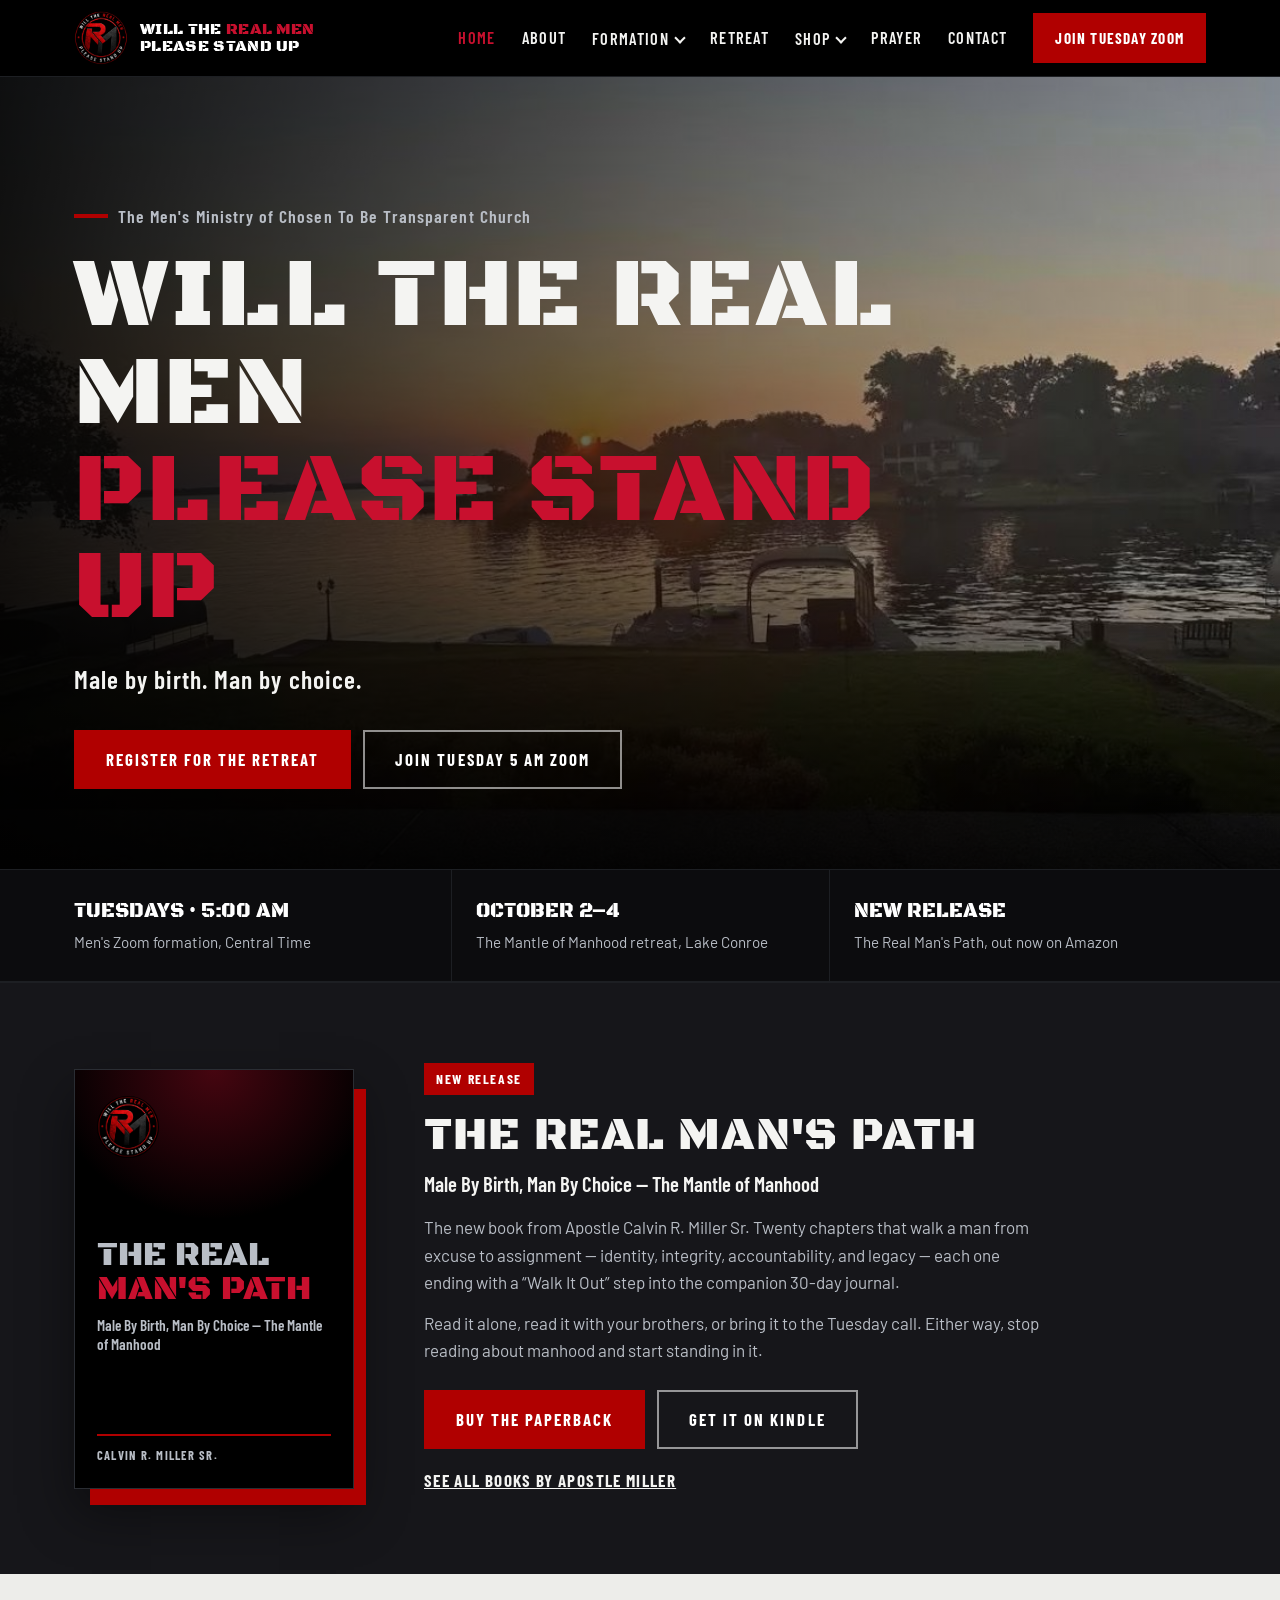
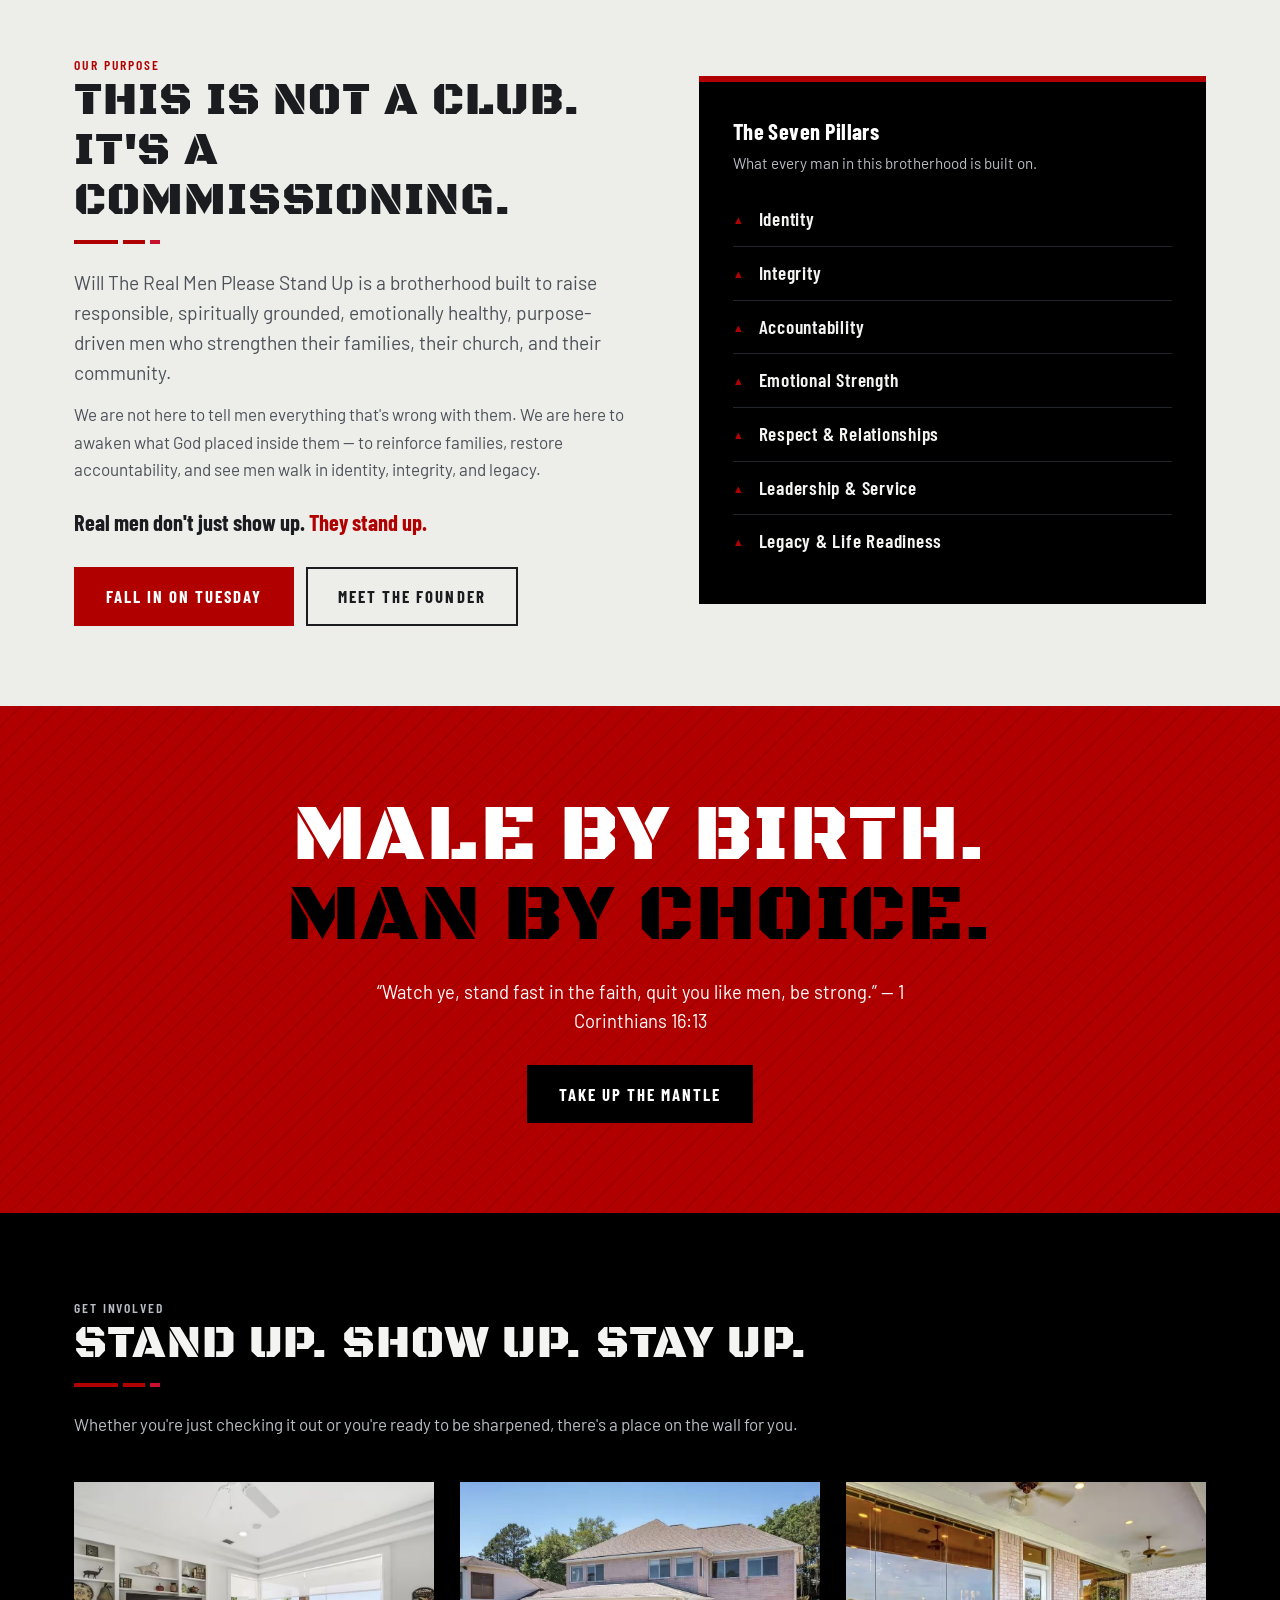
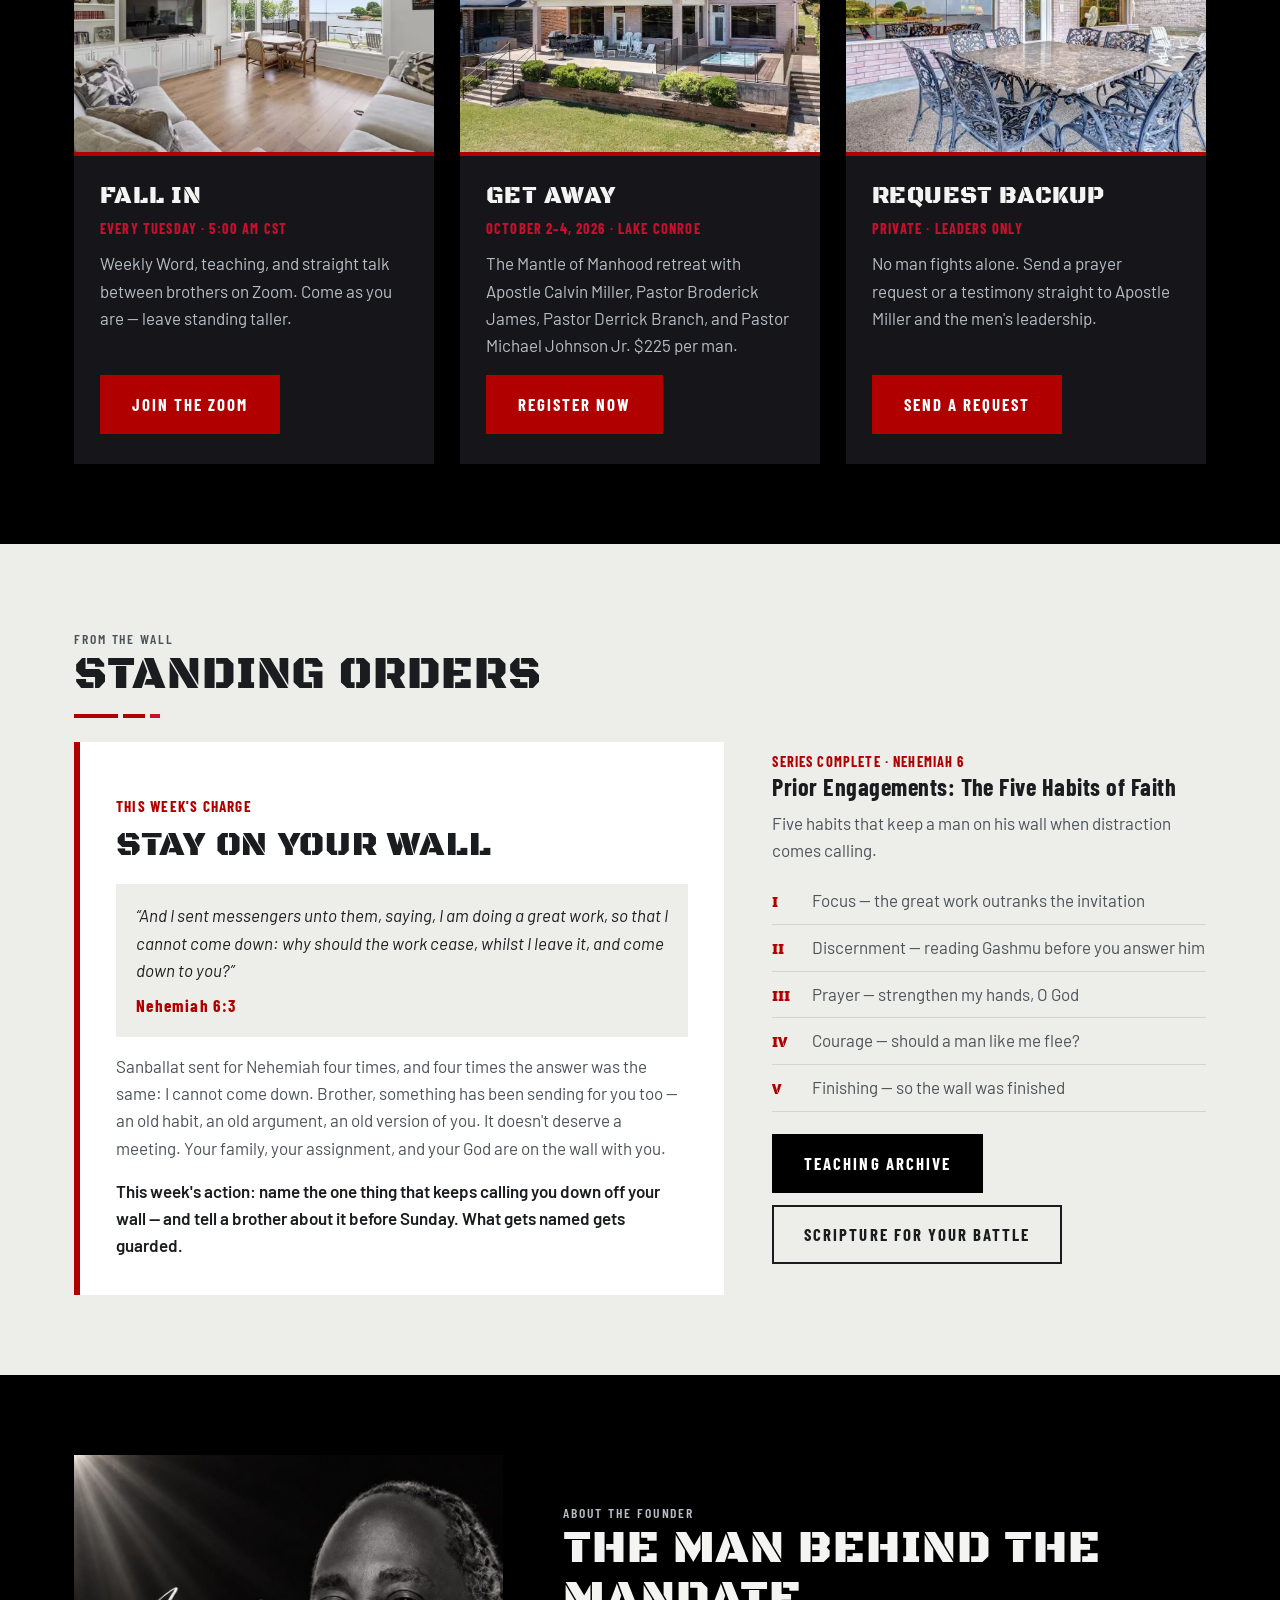
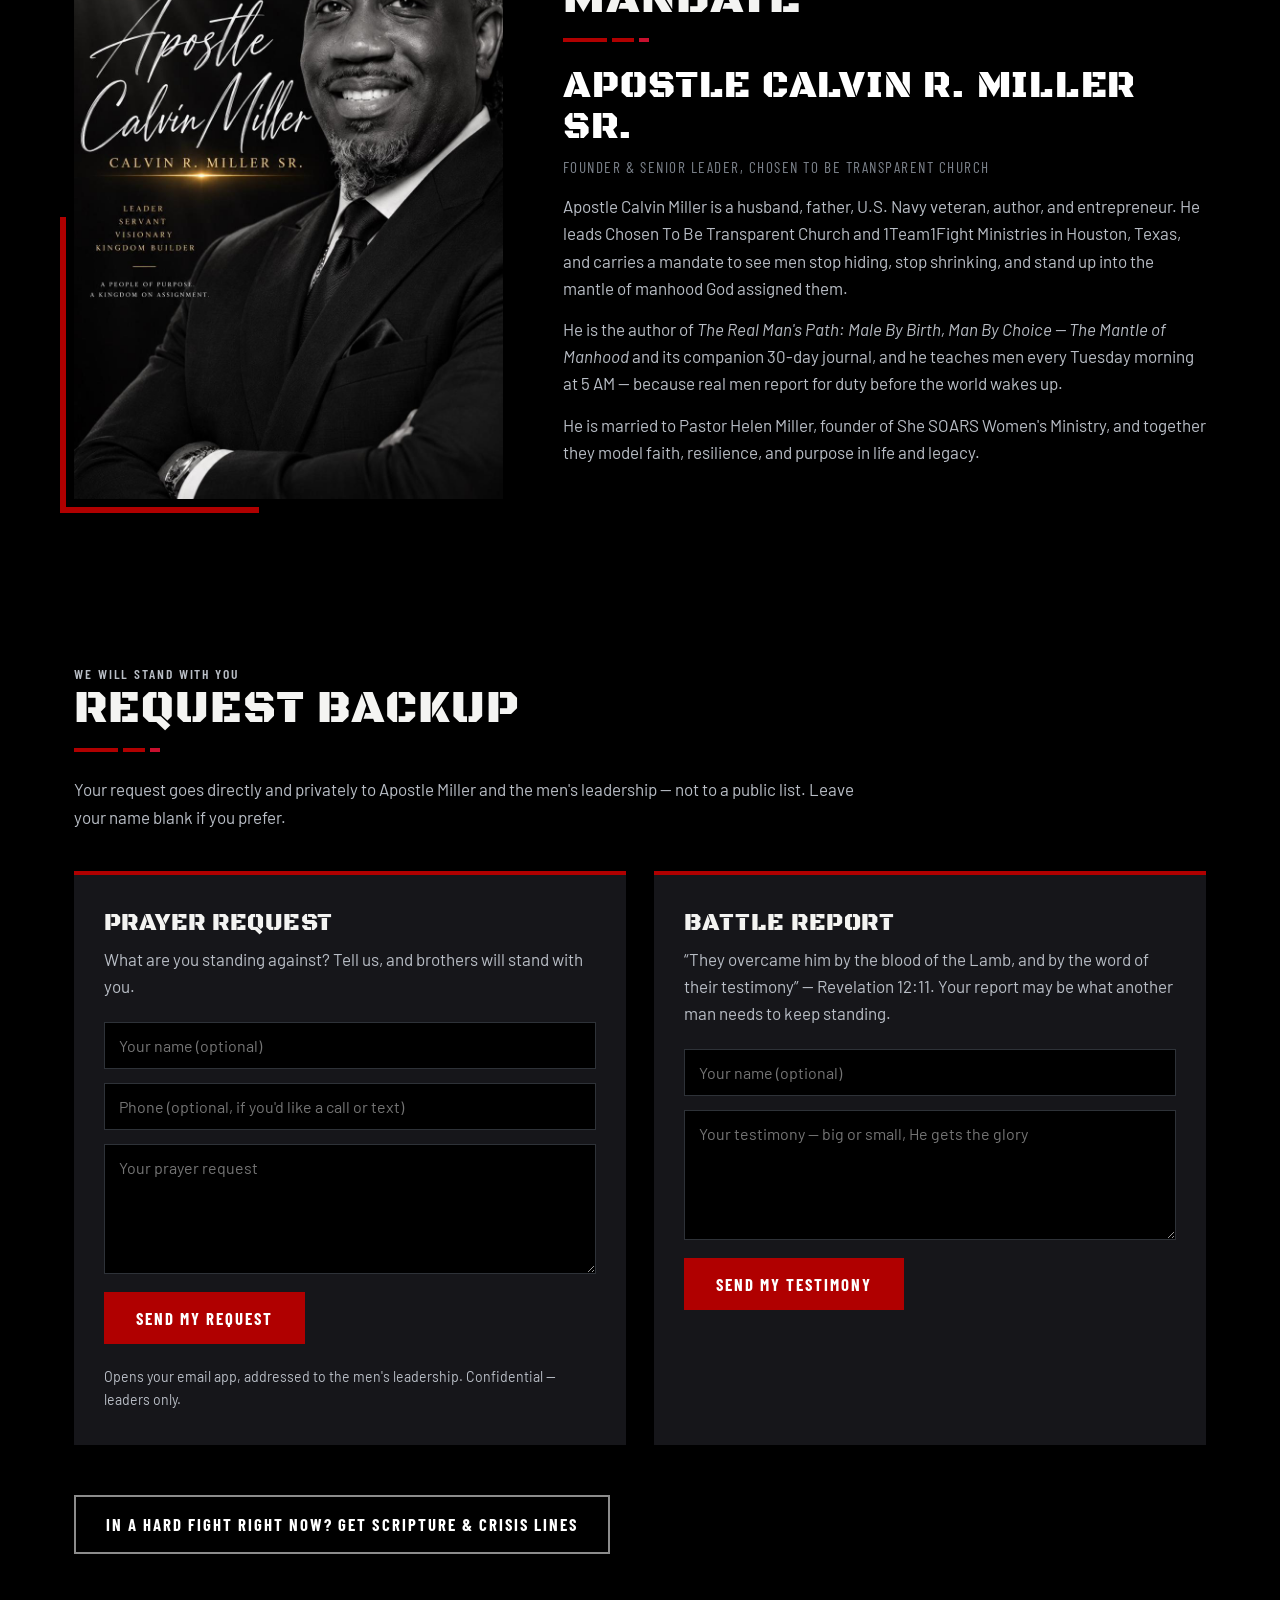
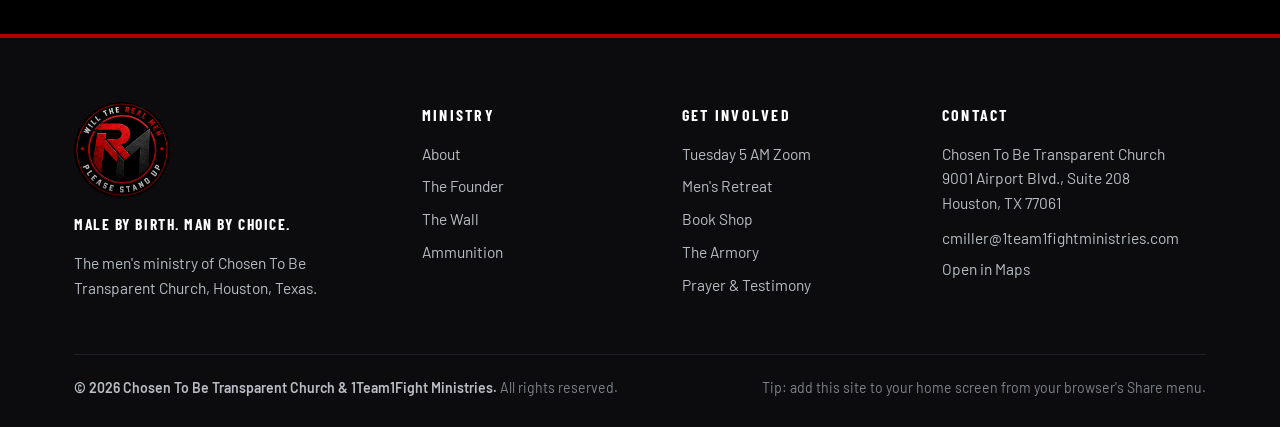
==== commit a5d9a2e3: "Update index.html" ====
--- a/index.html
+++ b/index.html
@@ -196,11 +196,11 @@
     </div>
     <div class="feature">
       <article class="orders-card">
-        <p class="date">This week's charge &middot; Week of September 15, 2026</p>
-        <h3>Stay On Your Wall</h3>
-        <blockquote>&ldquo;And I sent messengers unto them, saying, I am doing a great work, so that I cannot come down: why should the work cease, whilst I leave it, and come down to you?&rdquo;<cite>Nehemiah 6:3</cite></blockquote>
-        <p>Sanballat sent for Nehemiah four times, and four times the answer was the same: I cannot come down. Brother, something has been sending for you too &mdash; an old habit, an old argument, an old version of you. It doesn't deserve a meeting. Your family, your assignment, and your God are on the wall with you.</p>
-        <p class="action-line">This week's action: name the one thing that keeps calling you down off your wall &mdash; and tell a brother about it before Sunday. What gets named gets guarded.</p>
+       <p class="date" id="charge-label">This week's charge</p>
+        <h3 id="charge-title">Stay On Your Wall</h3>
+        <blockquote><span id="charge-verse">&ldquo;And I sent messengers unto them, saying, I am doing a great work, so that I cannot come down: why should the work cease, whilst I leave it, and come down to you?&rdquo;</span><cite id="charge-ref">Nehemiah 6:3</cite></blockquote>
+        <p id="charge-body">Sanballat sent for Nehemiah four times, and four times the answer was the same: I cannot come down. Brother, something has been sending for you too &mdash; an old habit, an old argument, an old version of you. It doesn't deserve a meeting. Your family, your assignment, and your God are on the wall with you.</p>
+        <p class="action-line" id="charge-action">This week's action: name the one thing that keeps calling you down off your wall &mdash; and tell a brother about it before Sunday. What gets named gets guarded.</p>
       </article>
       <div class="seriesbox">
         <p class="when">Series complete &middot; Nehemiah 6</p>
@@ -342,6 +342,6 @@
     var story = document.getElementById("tStory").value;
     sendMail("Battle Report (Testimony) — Real Men", "Name: " + name + "\n\nTestimony:\n" + story);
   });
-</script>
+<script src="charges.js"></script>
 </body>
 </html>
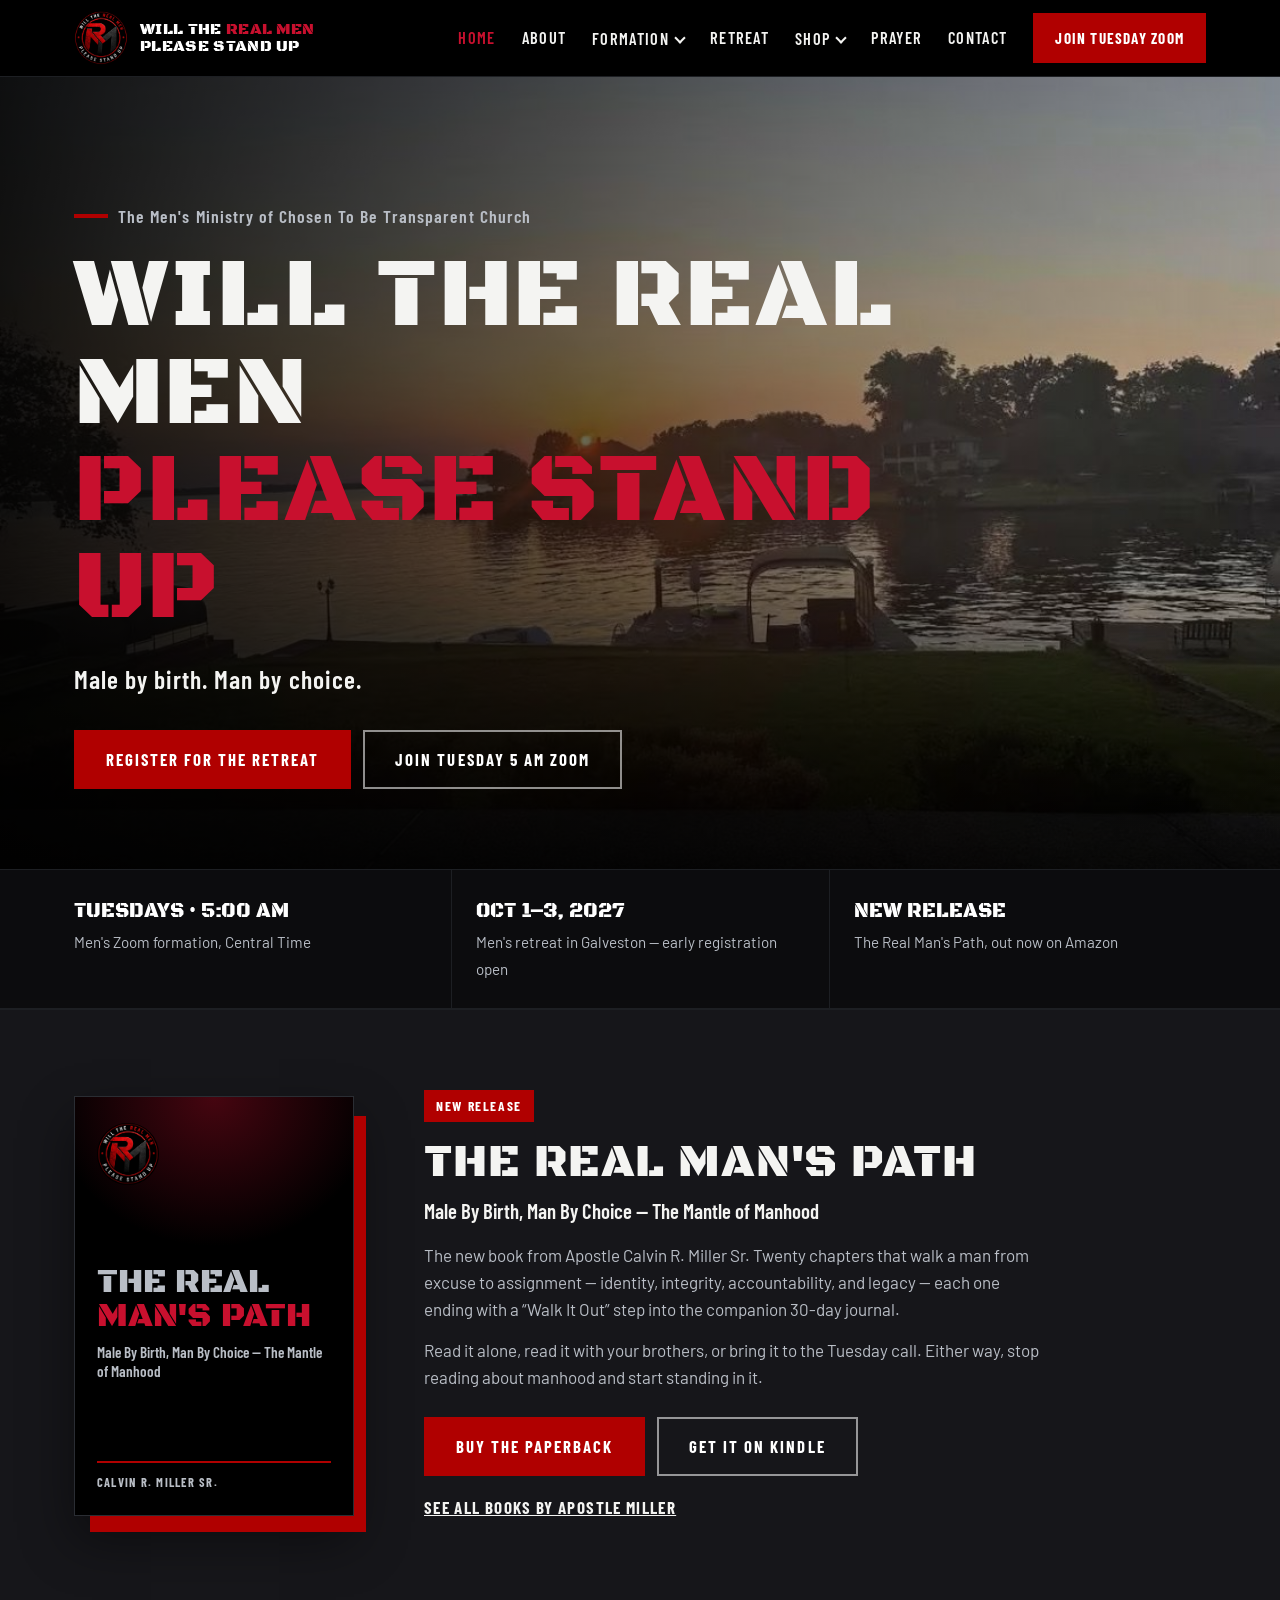
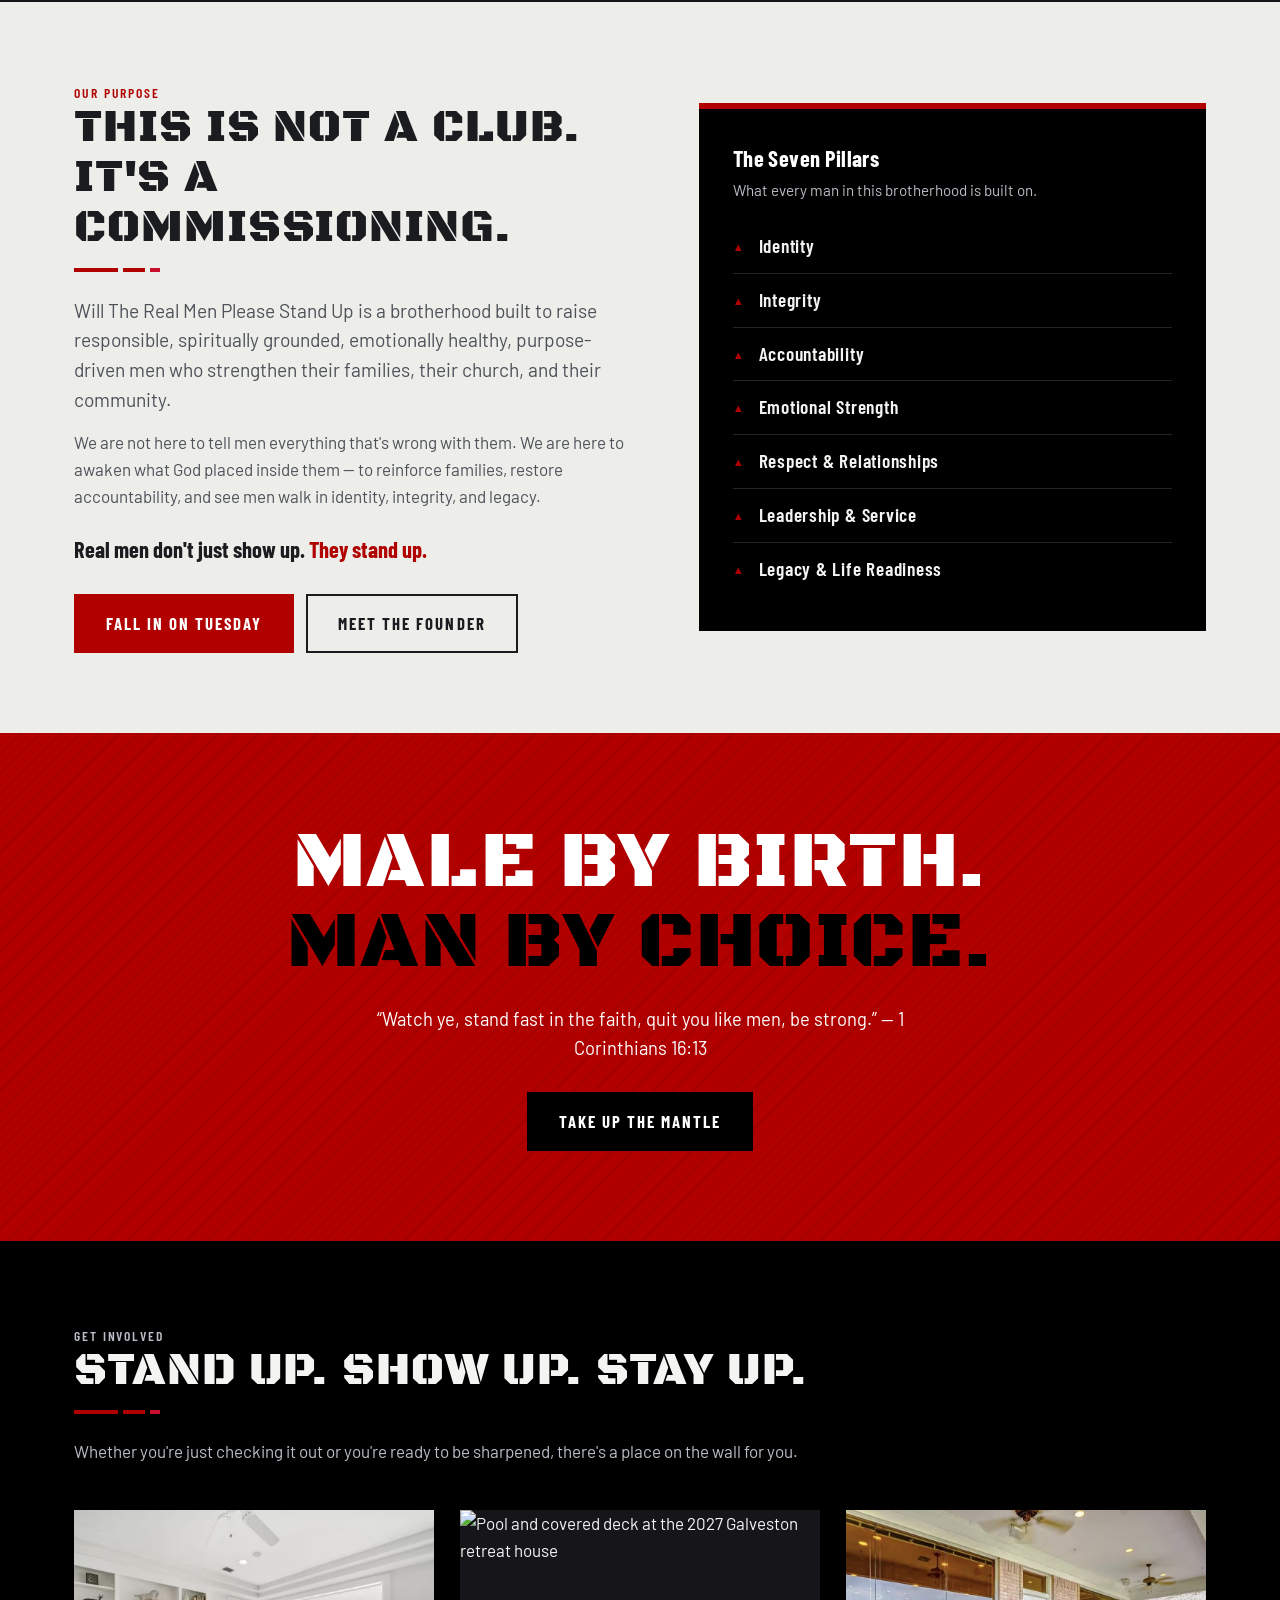
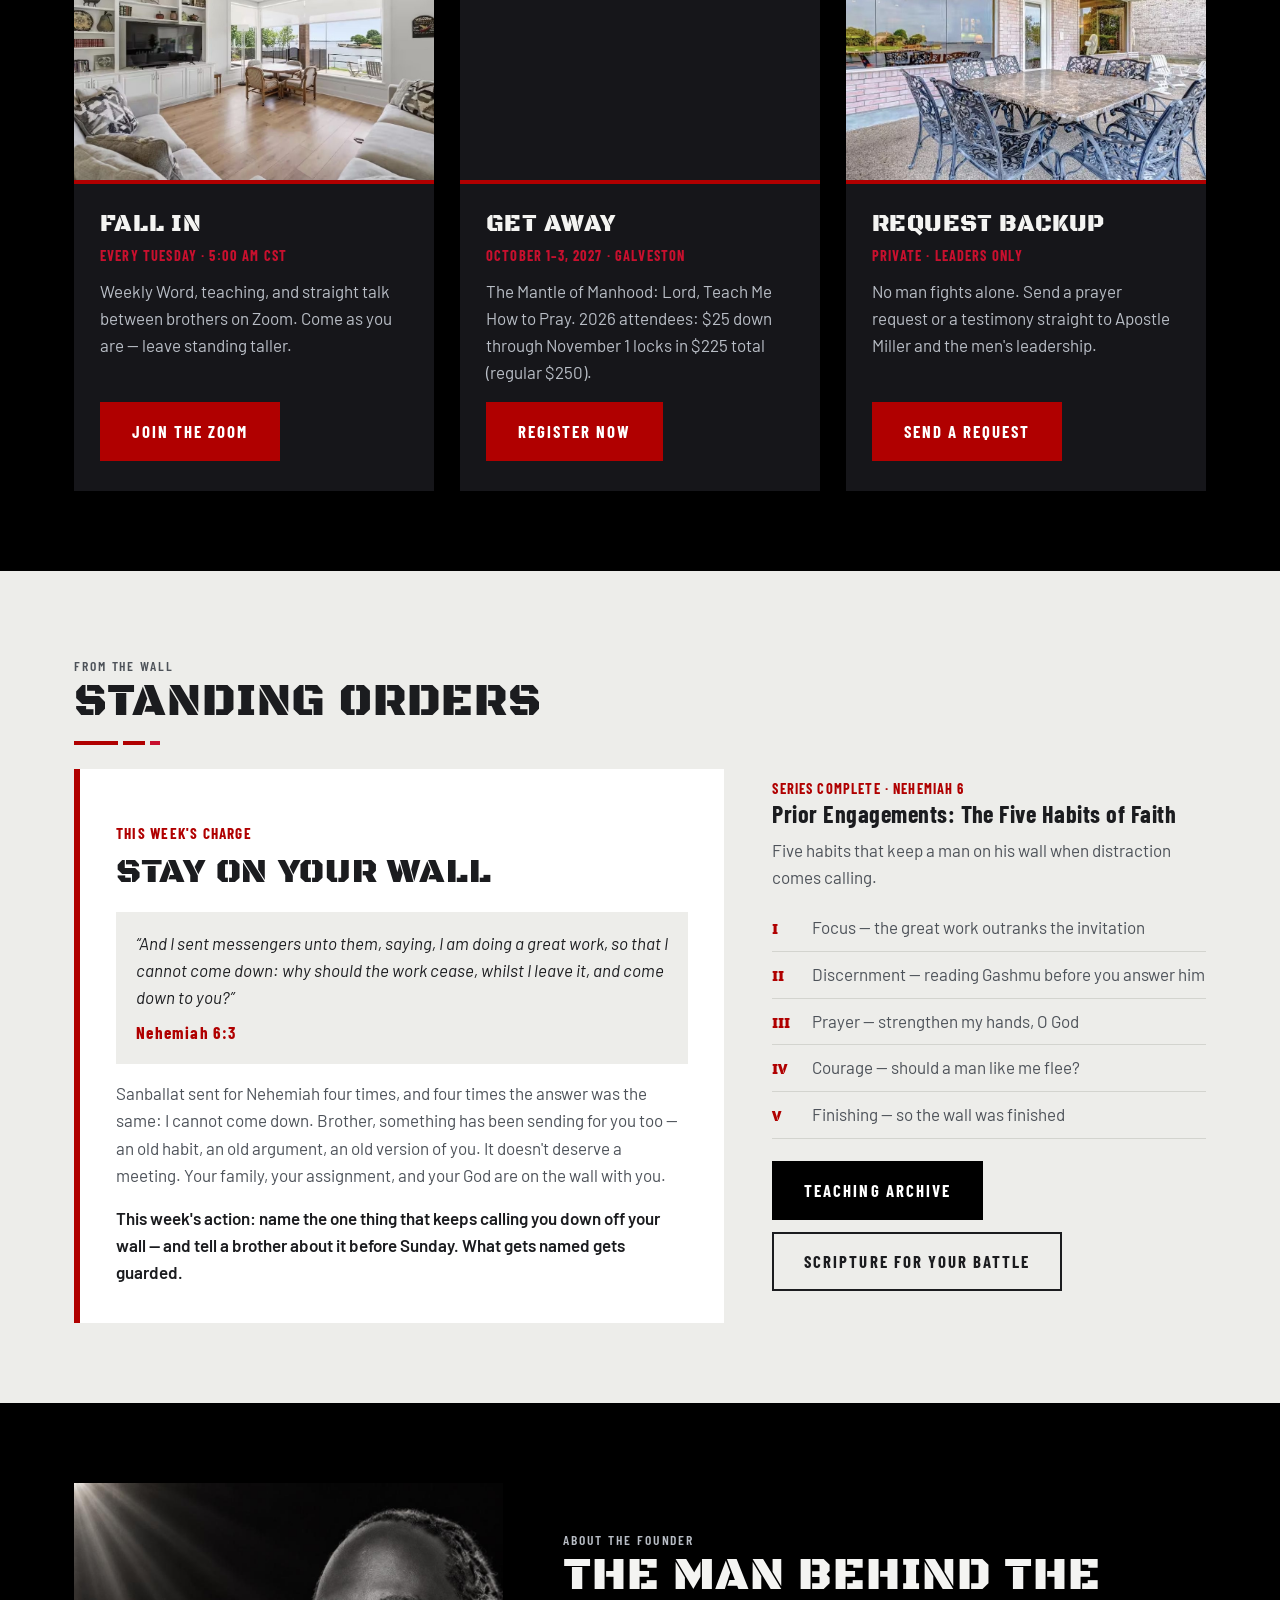
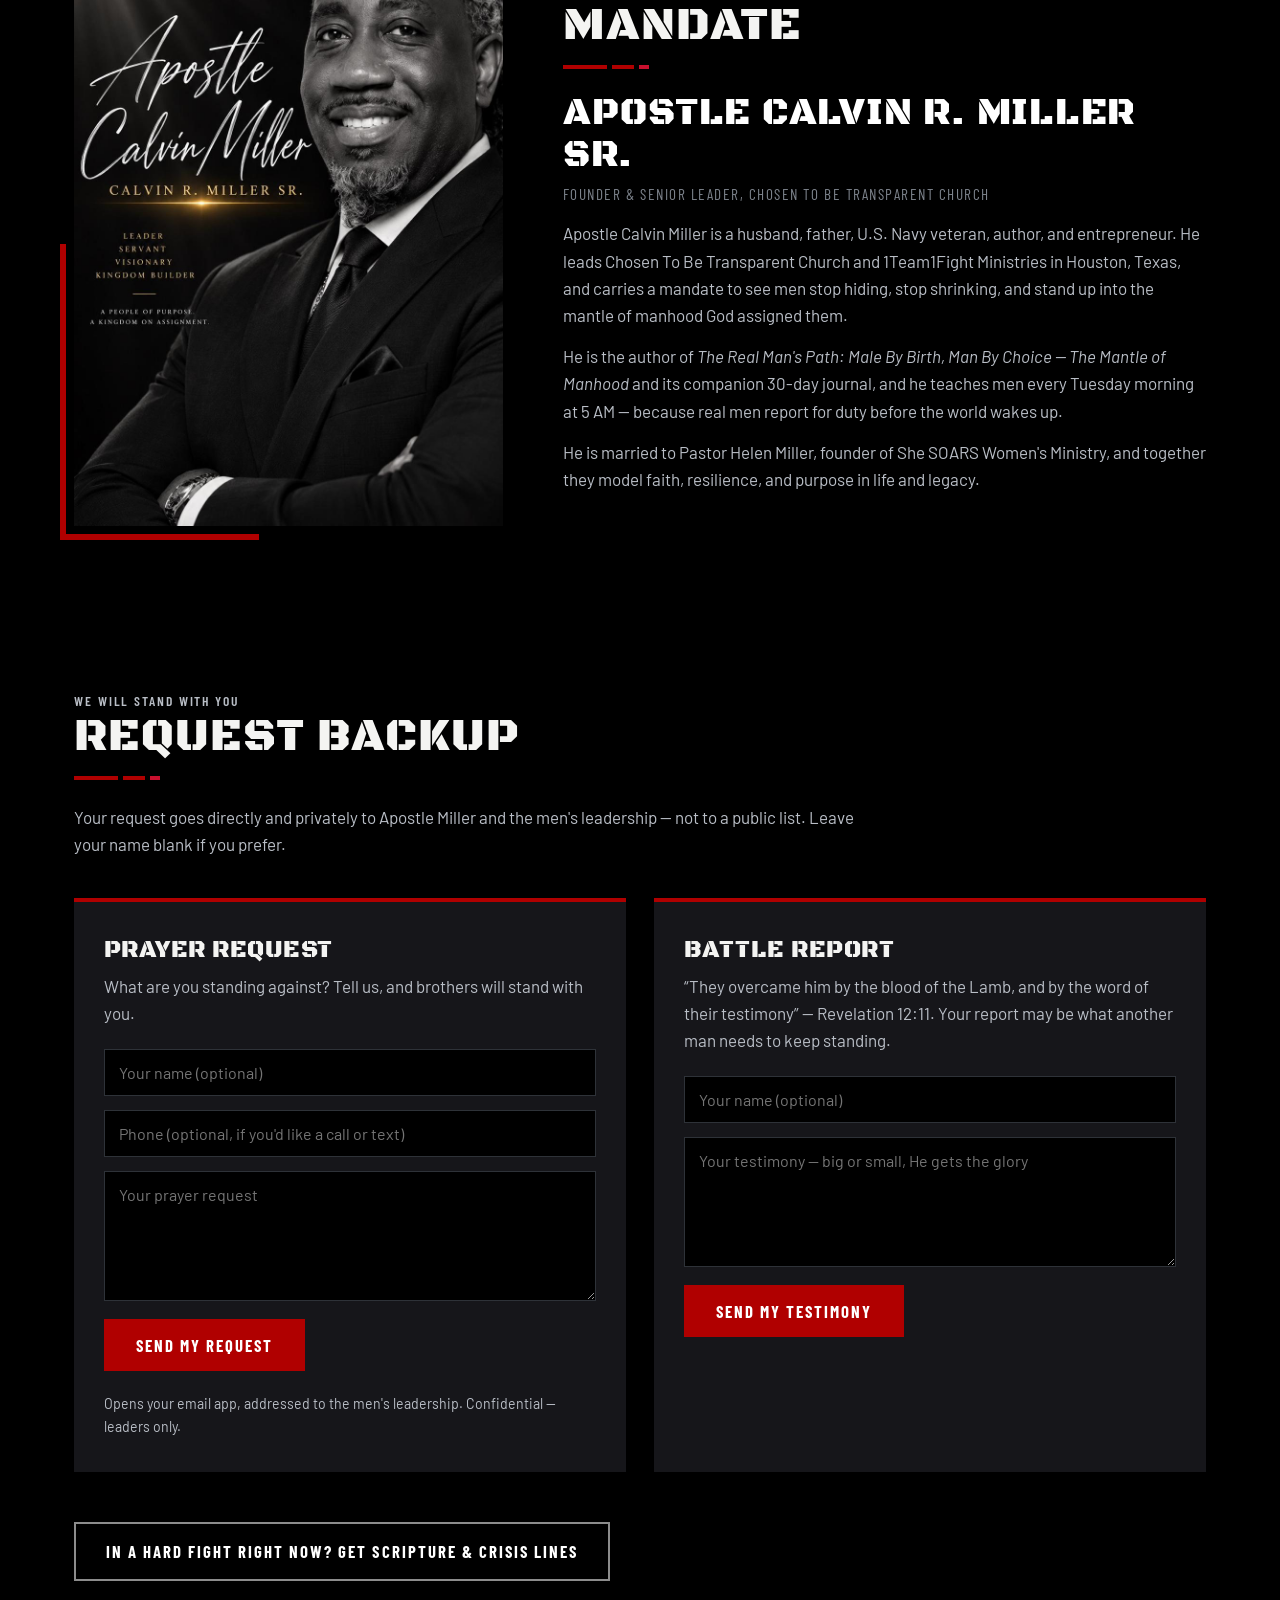
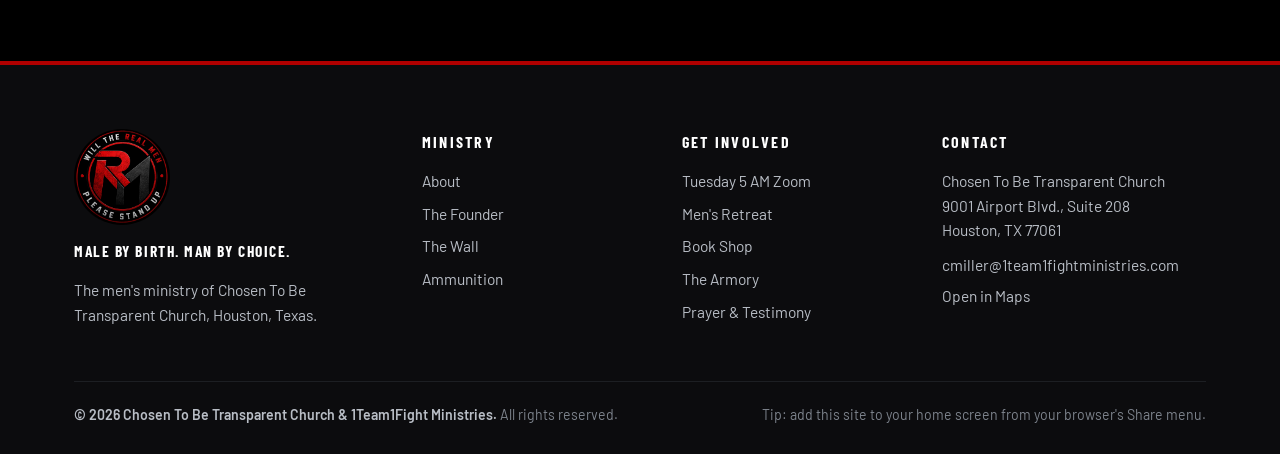
==== commit 5f999406: "Add files via upload" ====
--- a/index.html
+++ b/index.html
@@ -73,7 +73,7 @@
 <section class="strip" aria-label="At a glance">
   <div class="wrap">
     <a href="https://zoom.us/j/99618695026?pwd=kpAc87u4bTWr7hXqGRiizqfAc4Csl6.1"><b>Tuesdays &middot; 5:00 AM</b><span>Men's Zoom formation, Central Time</span></a>
-    <a href="retreat.html"><b>October 2&ndash;4</b><span>The Mantle of Manhood retreat, Lake Conroe</span></a>
+    <a href="retreat.html"><b>Oct 1&ndash;3, 2027</b><span>Men's retreat in Galveston &mdash; early registration open</span></a>
     <a href="#new-release"><b>New Release</b><span>The Real Man's Path, out now on Amazon</span></a>
   </div>
 </section>
@@ -165,11 +165,11 @@
         </div>
       </article>
       <article class="action">
-        <img src="venue-2.jpeg" alt="Lakefront lodge for the men's retreat" loading="lazy">
+        <img src="galveston-pool.jpg" alt="Pool and covered deck at the 2027 Galveston retreat house" loading="lazy">
         <div class="body">
           <h3>Get Away</h3>
-          <p class="when">October 2&ndash;4, 2026 &middot; Lake Conroe</p>
-          <p class="desc">The Mantle of Manhood retreat with Apostle Calvin Miller, Pastor Broderick James, Pastor Derrick Branch, and Pastor Michael Johnson Jr. $225 per man.</p>
+          <p class="when">October 1&ndash;3, 2027 &middot; Galveston</p>
+          <p class="desc">The Mantle of Manhood: Lord, Teach Me How to Pray. 2026 attendees: $25 down through November 1 locks in $225 total (regular $250).</p>
           <a class="btn" href="retreat.html">Register Now</a>
         </div>
       </article>
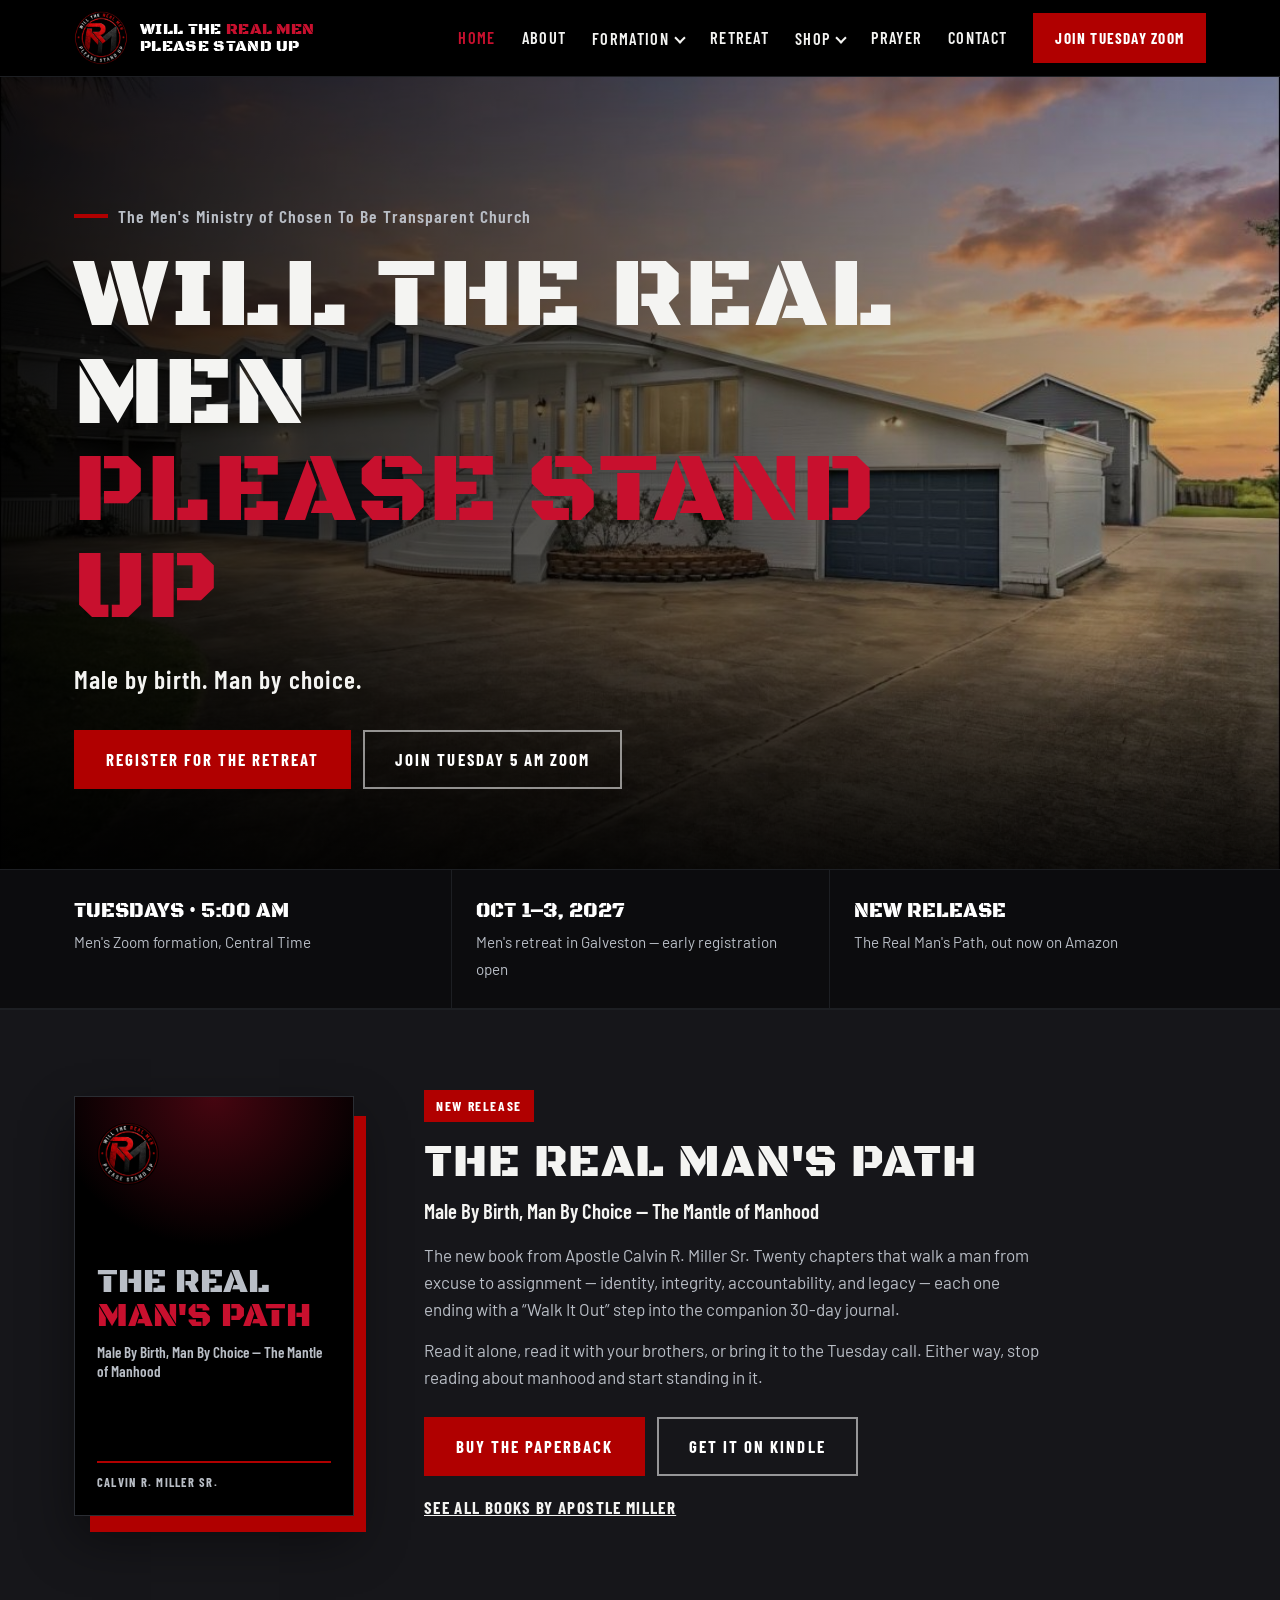
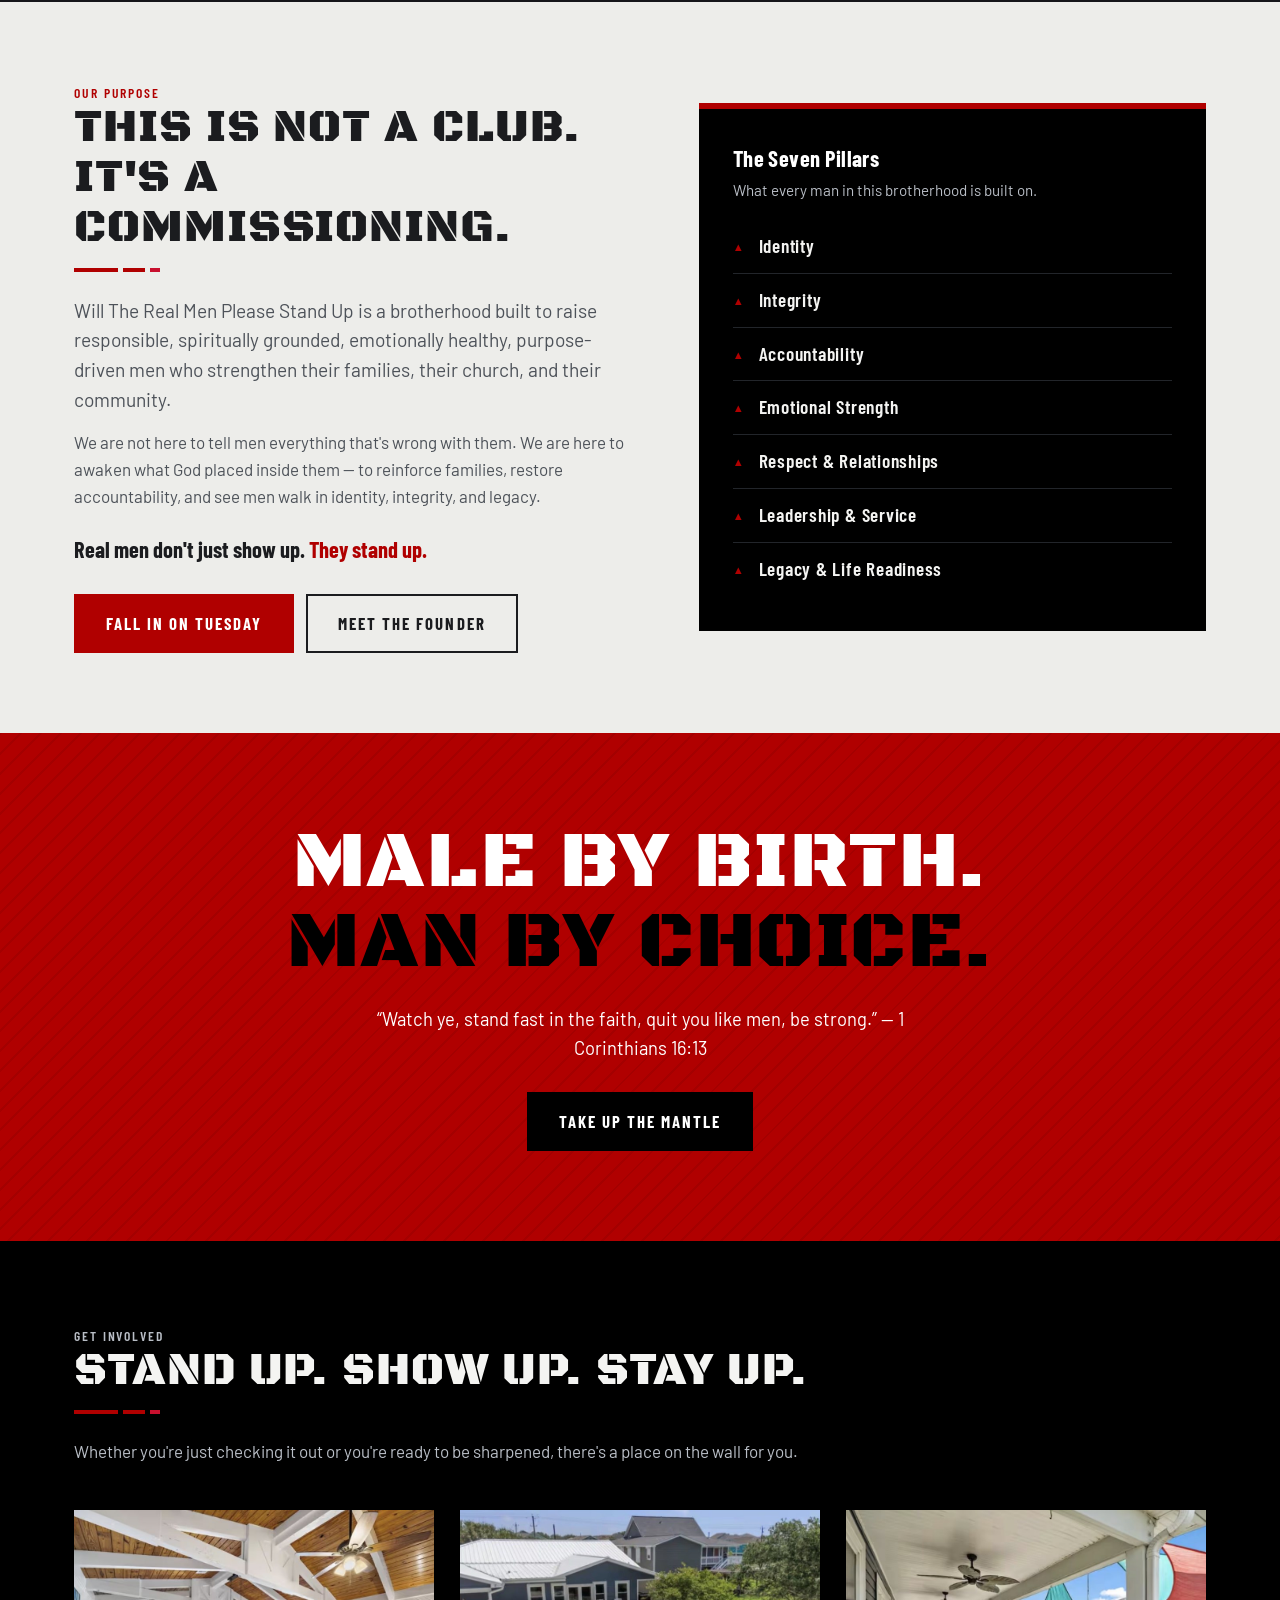
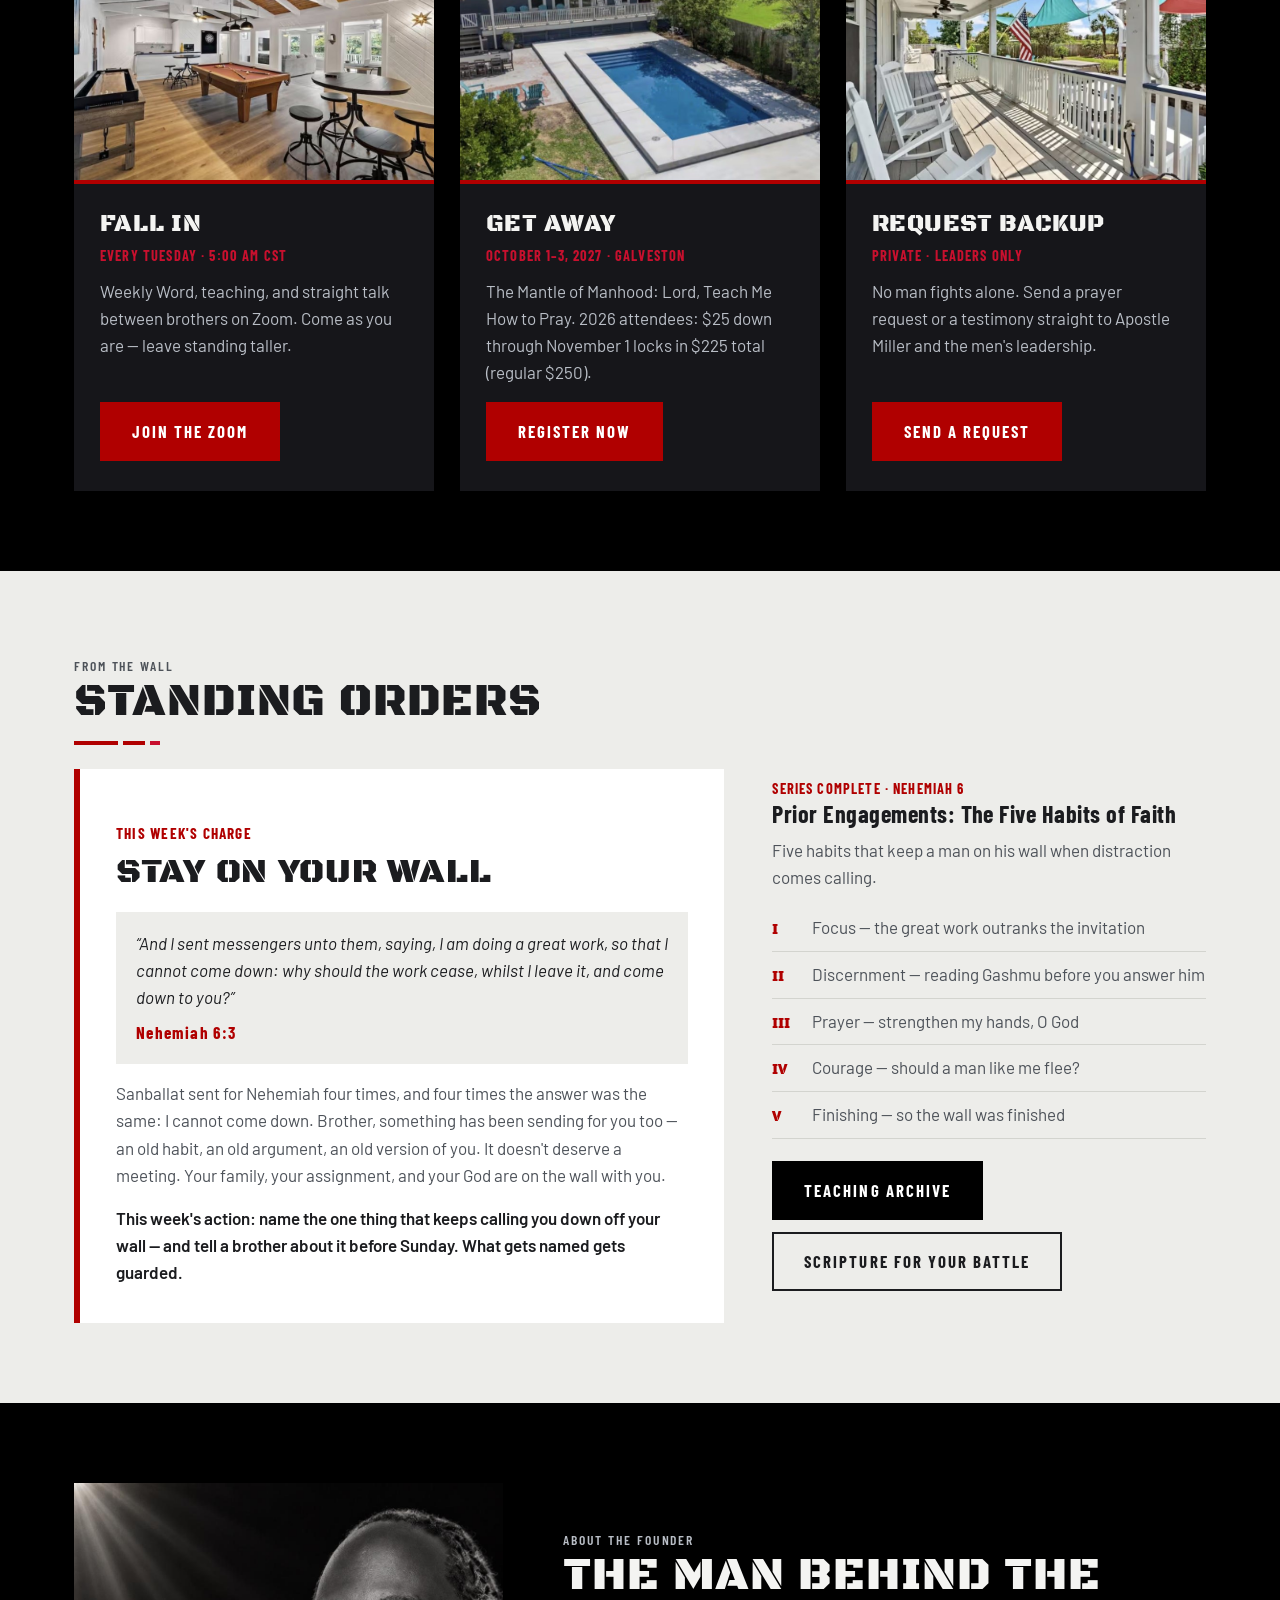
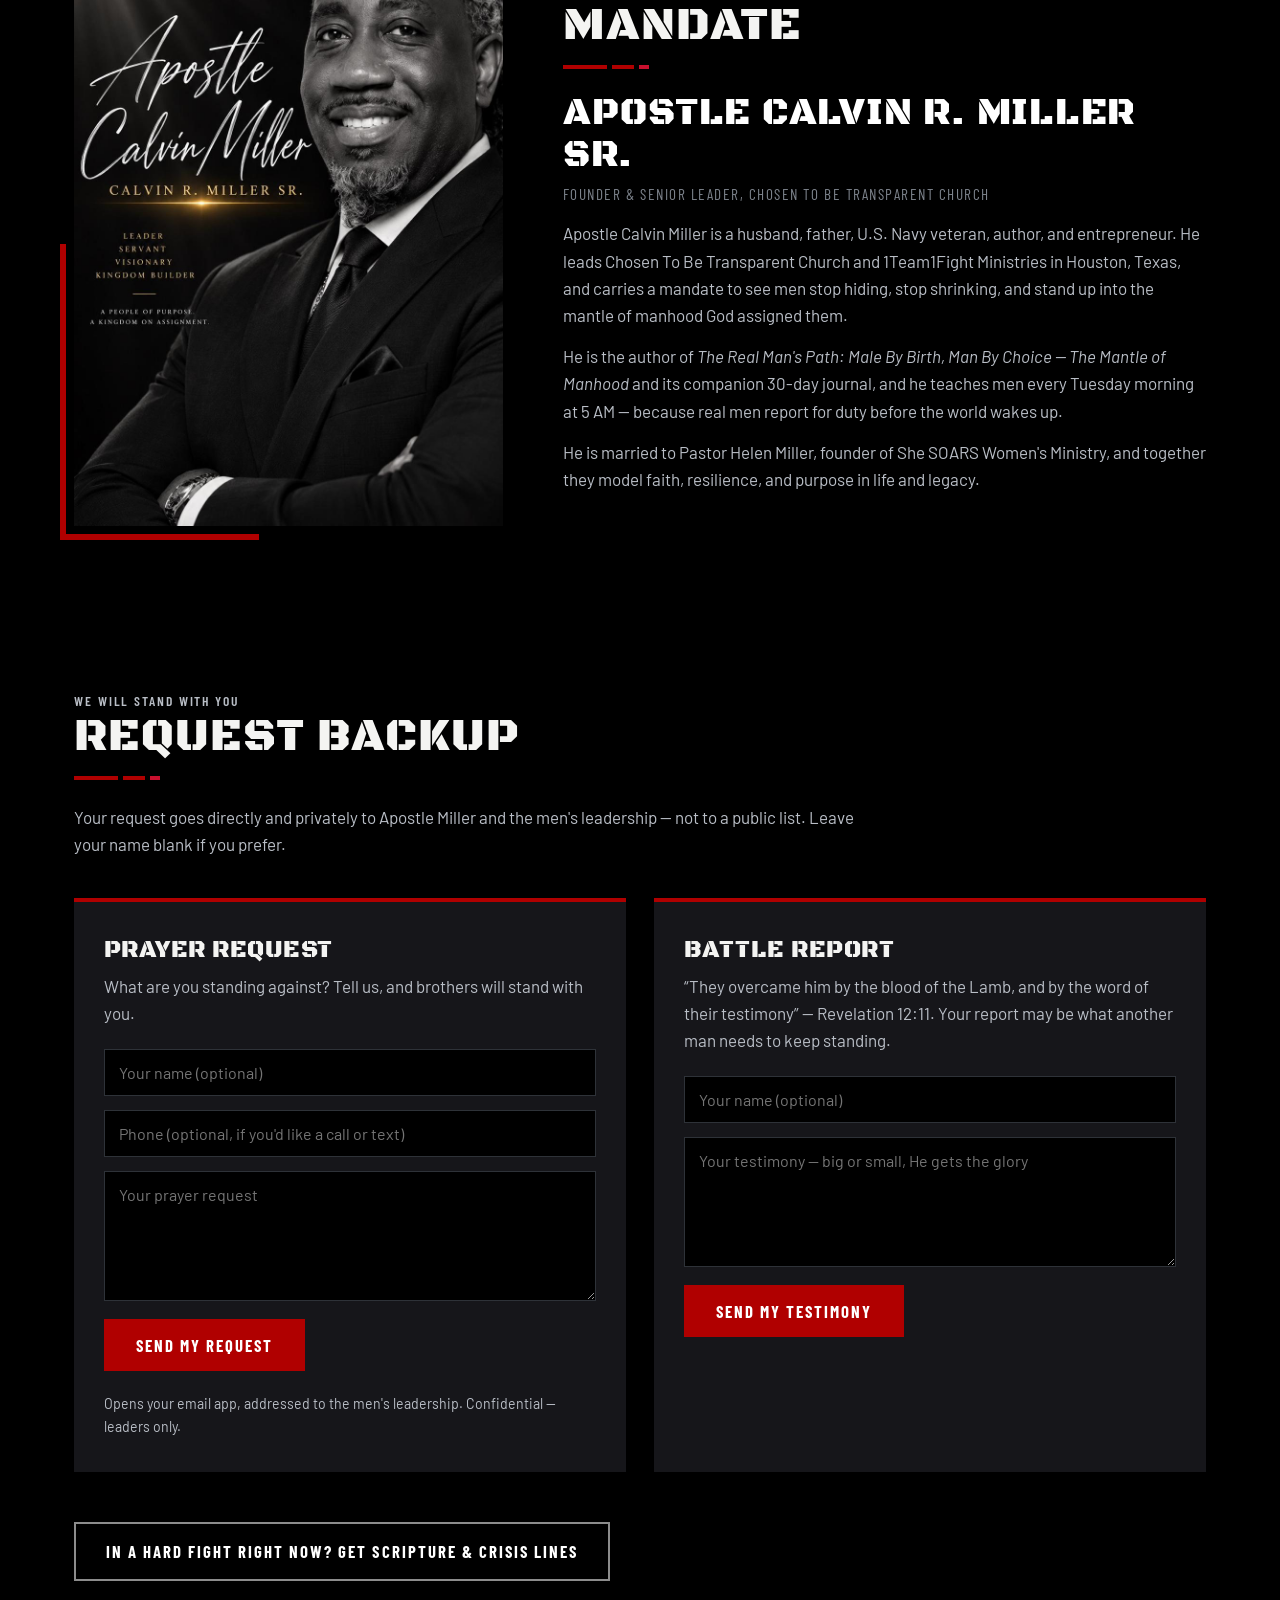
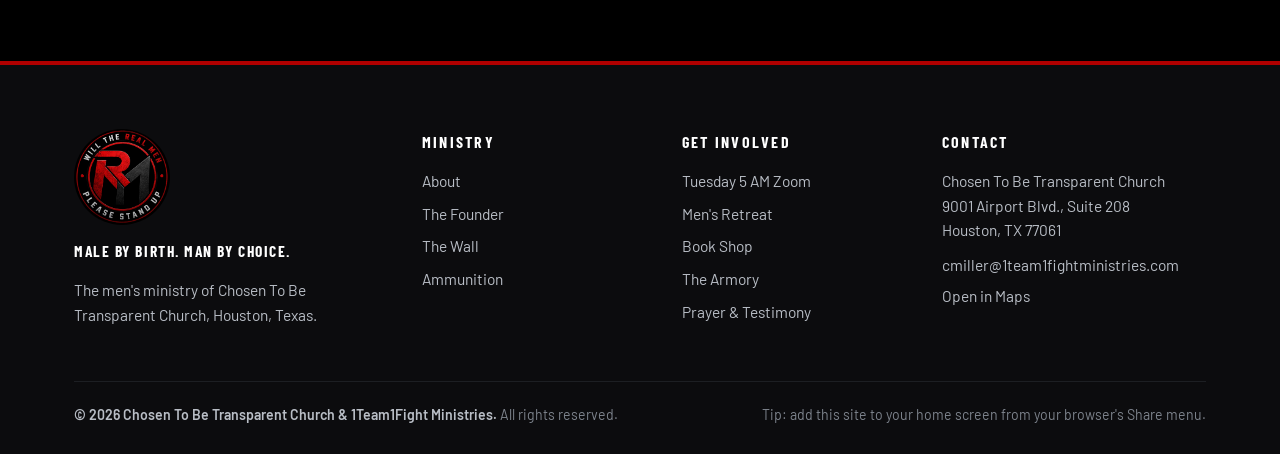
==== commit 1a58c0cb: "Swap homepage photos to Galveston retreat house Co-Authored-By: Claude Opus 5.5 <noreply@anthropic.c" ====
--- a/index.html
+++ b/index.html
@@ -57,7 +57,7 @@
 <main id="content">
 
 <!-- ============ HERO ============ -->
-<section class="hero" style="--hero-img:url(hero-lake.jpg);" aria-label="Welcome">
+<section class="hero" style="--hero-img:url(galveston-front.jpg);" aria-label="Welcome">
   <div class="wrap">
     <p class="kicker">The Men's Ministry of Chosen To Be Transparent Church</p>
     <h1 class="stencil">Will The Real Men <span class="l2">Please Stand Up</span></h1>
@@ -156,7 +156,7 @@
     </div>
     <div class="actions">
       <article class="action">
-        <img src="venue-5.jpeg" alt="Gathering room with a view of the lake" loading="lazy">
+        <img src="galveston-gameroom.jpg" alt="Game room with pool table and high-top tables" loading="lazy">
         <div class="body">
           <h3>Fall In</h3>
           <p class="when">Every Tuesday &middot; 5:00 AM CST</p>
@@ -174,7 +174,7 @@
         </div>
       </article>
       <article class="action">
-        <img src="venue-6.jpeg" alt="Outdoor table set for a brotherhood meal" loading="lazy">
+        <img src="galveston-porch.jpg" alt="Covered porch with rocking chairs" loading="lazy">
         <div class="body">
           <h3>Request Backup</h3>
           <p class="when">Private &middot; Leaders only</p>
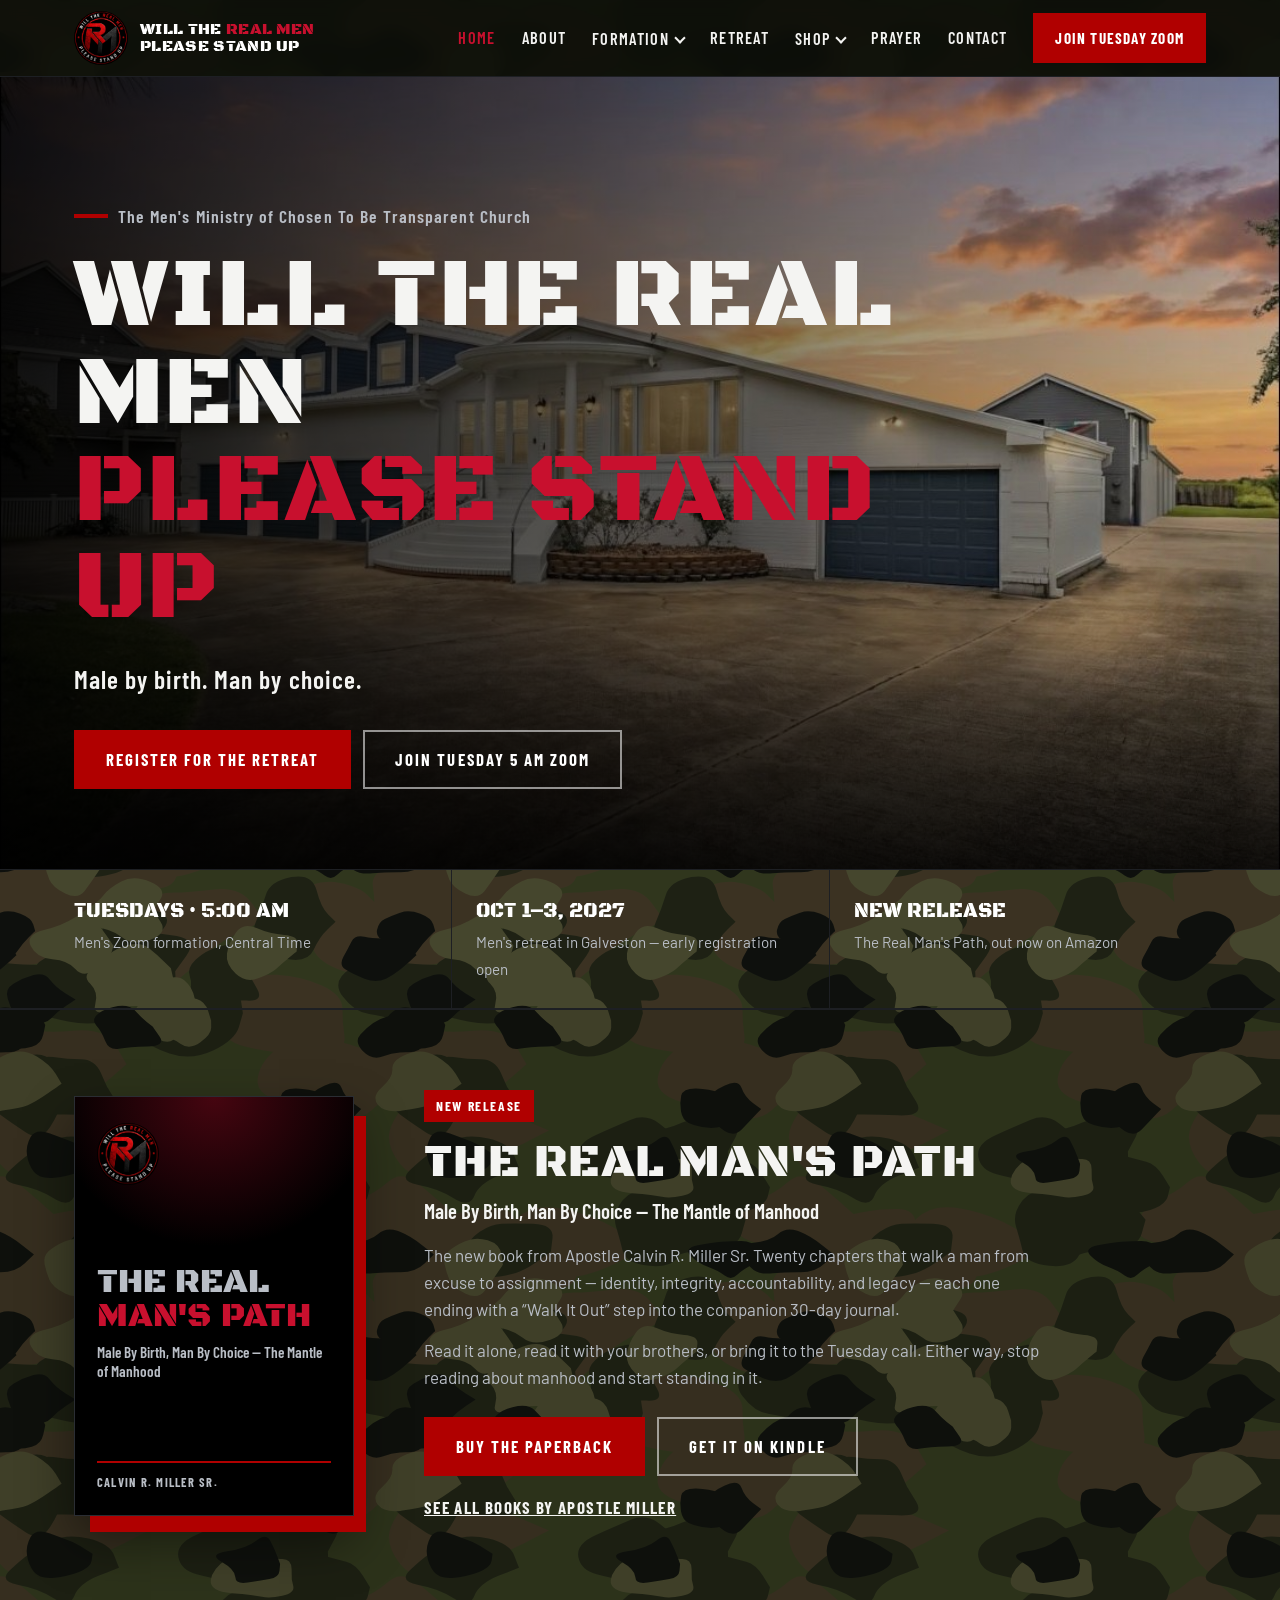
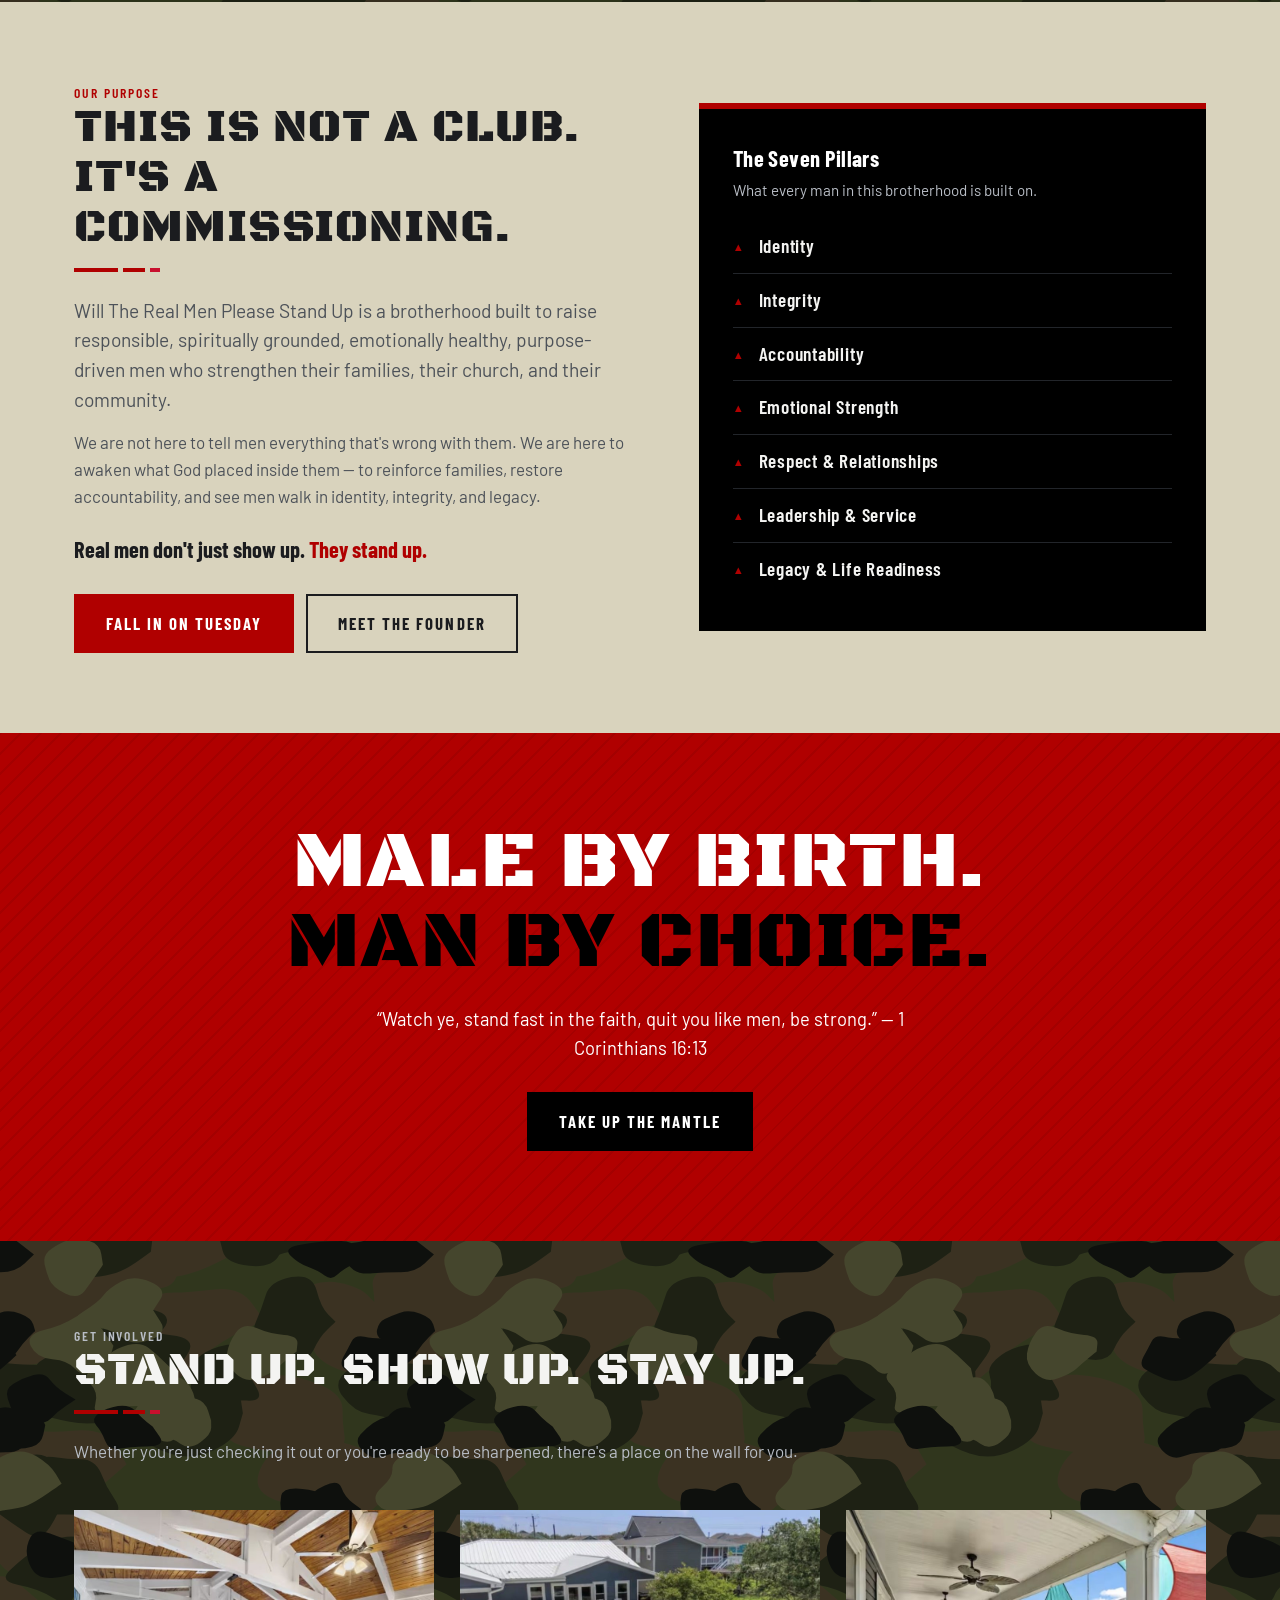
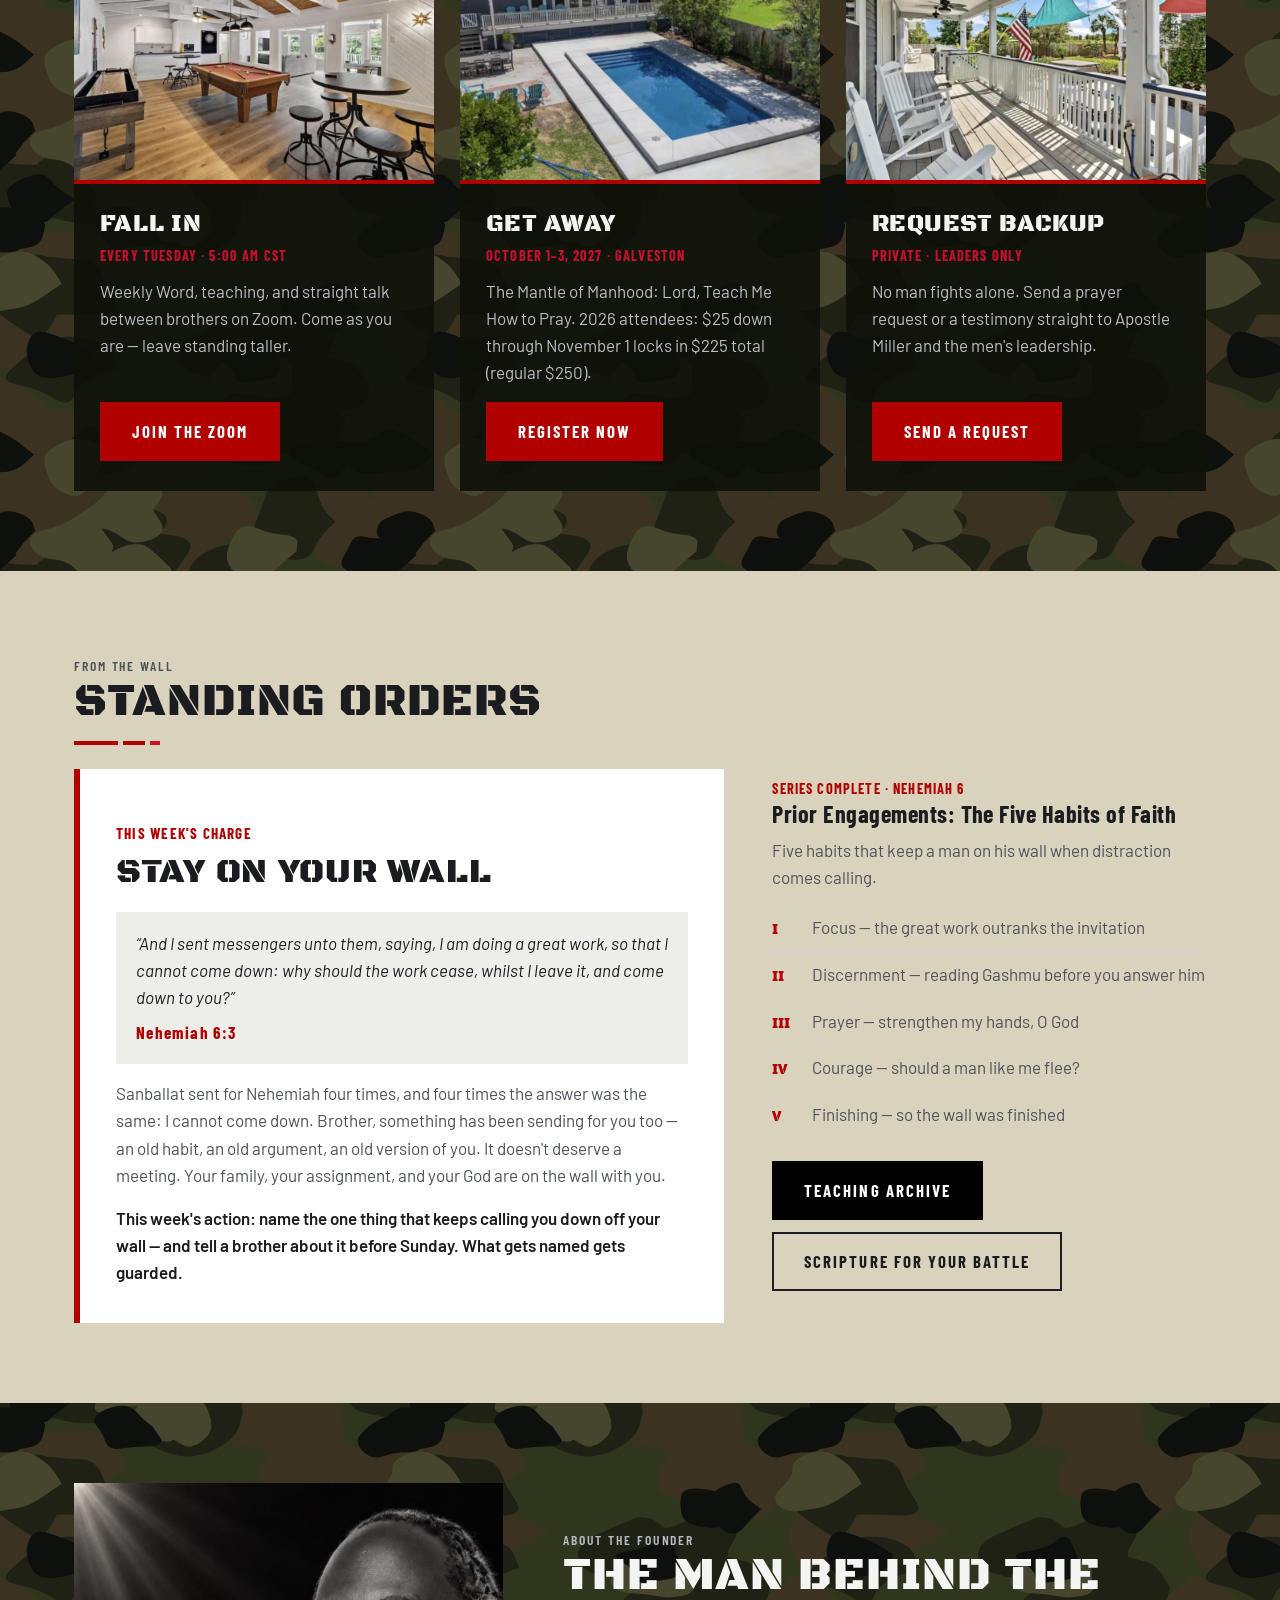
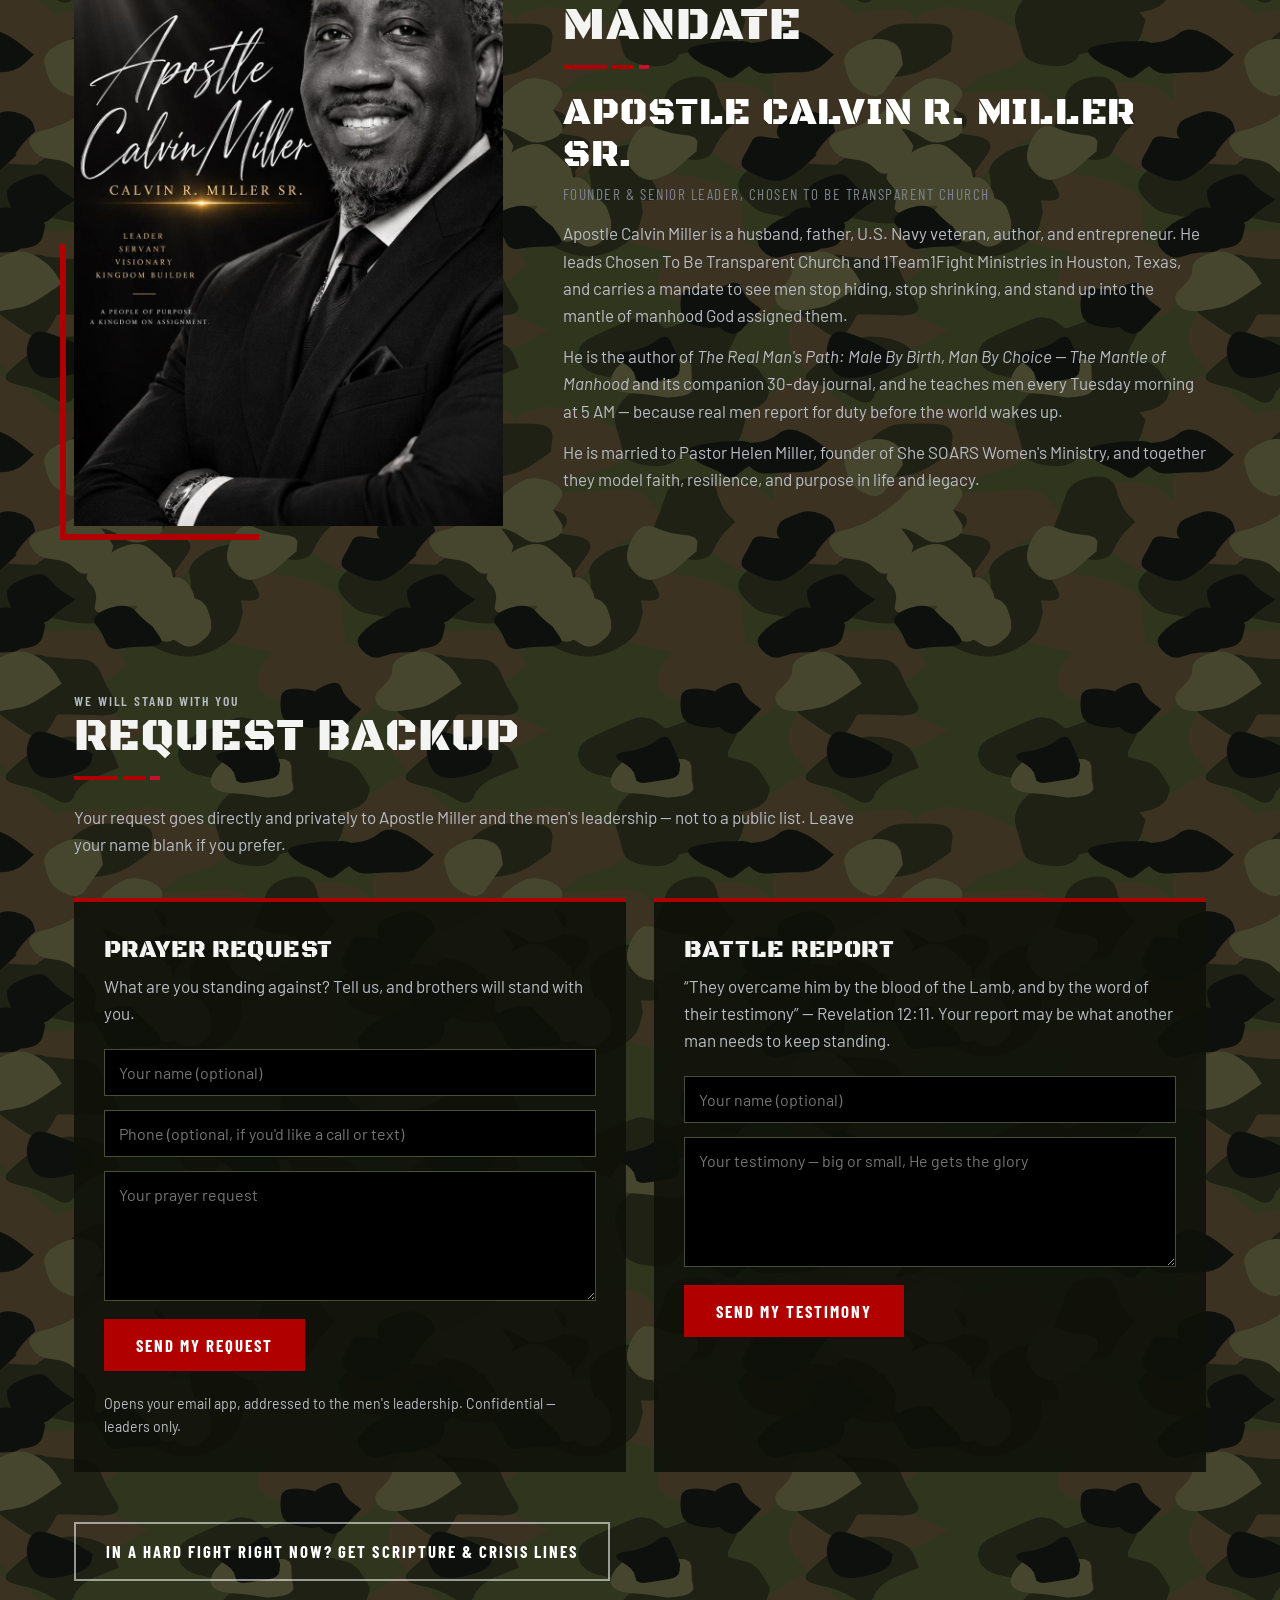
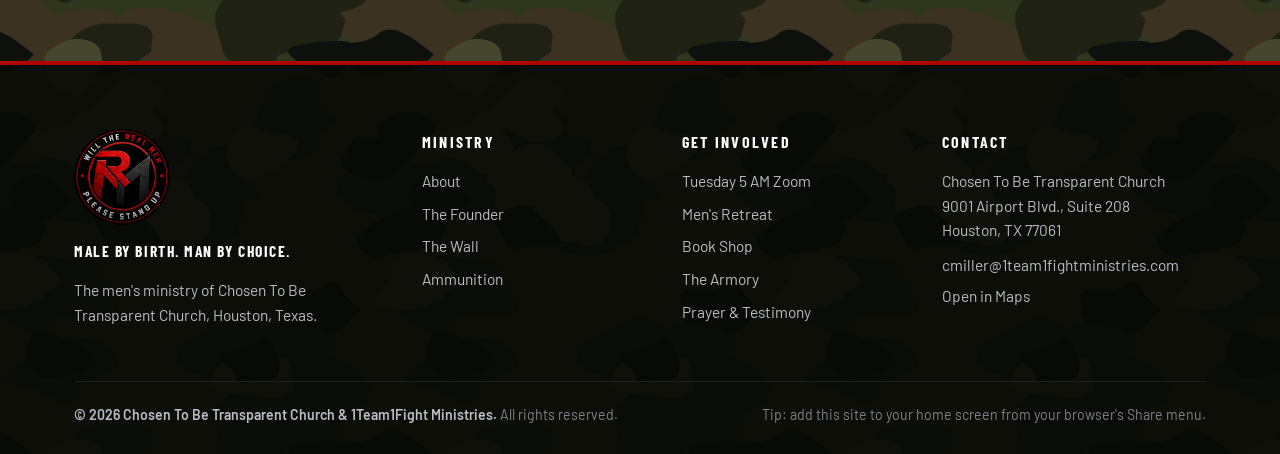
==== commit b6d75b17: "Camouflage background preview Co-Authored-By: Claude Opus 5.5 <noreply@anthropic.com> Claude-Session" ====
--- a/index.html
+++ b/index.html
@@ -18,6 +18,7 @@
 <link rel="preconnect" href="https://fonts.gstatic.com" crossorigin>
 <link href="https://fonts.googleapis.com/css2?family=Black+Ops+One&family=Barlow:wght@400;500;600;700&family=Barlow+Condensed:wght@500;600;700&display=swap" rel="stylesheet">
 <link rel="stylesheet" href="site.css">
+<link rel="stylesheet" href="camo.css">
 </head>
 <body>
 <a class="skip" href="#content">Skip to content</a>
--- a/camo.css
+++ b/camo.css
@@ -0,0 +1,9 @@
+/* Camouflage theme preview — load after site.css; delete the <link> to revert */
+:root{--panel:rgba(14,16,10,.88);--ink:rgba(10,12,8,.85);--steel:#4a4f33;}
+body{background:#1c1f13 url(camo.svg) repeat;background-size:400px;}
+main>section:not(.hero):not(.light):not(.band):not(.newrelease),.sub>section{background:rgba(10,12,8,.38);}
+.newrelease{background:rgba(10,12,8,.45);}
+.light{background:#d9d3bd;}
+.site-header{background:rgba(12,14,9,.94);}
+.site-footer{background:rgba(8,9,6,.92);}
+.strip{background:rgba(10,12,8,.85);}
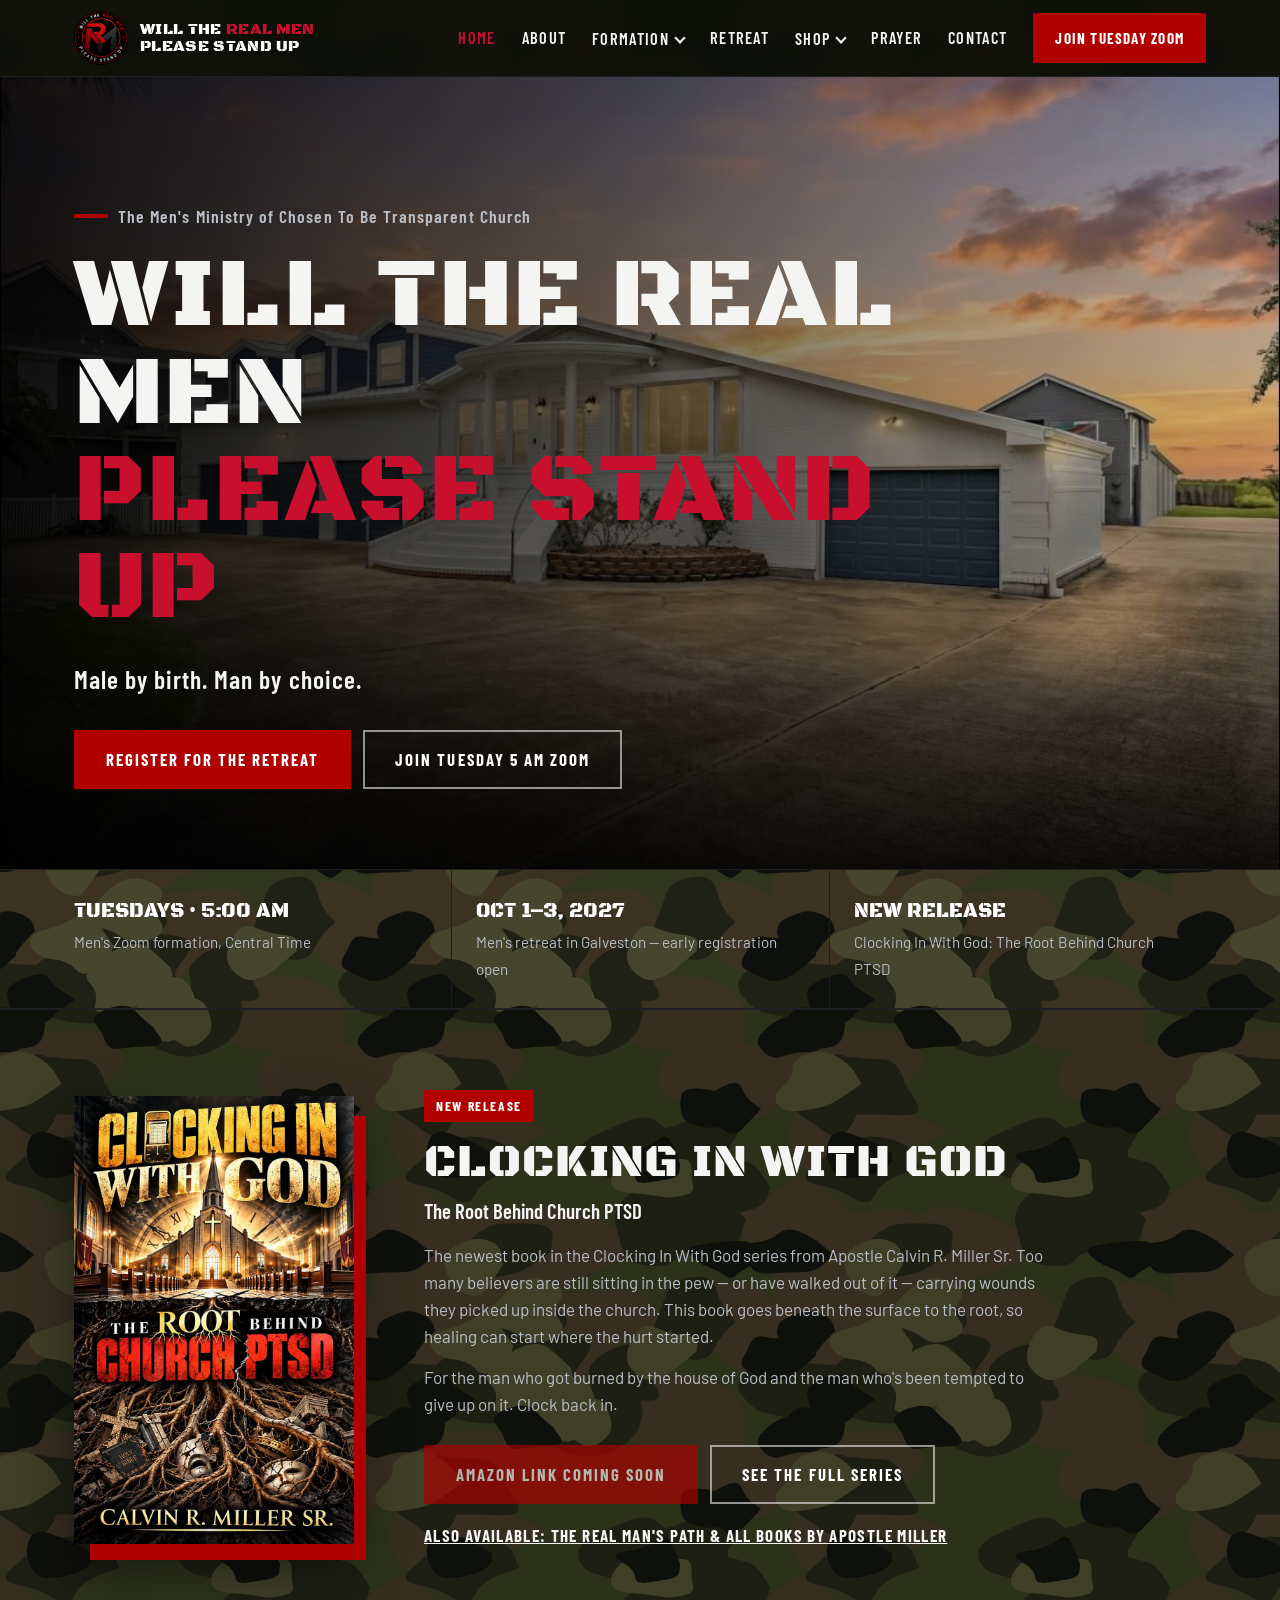
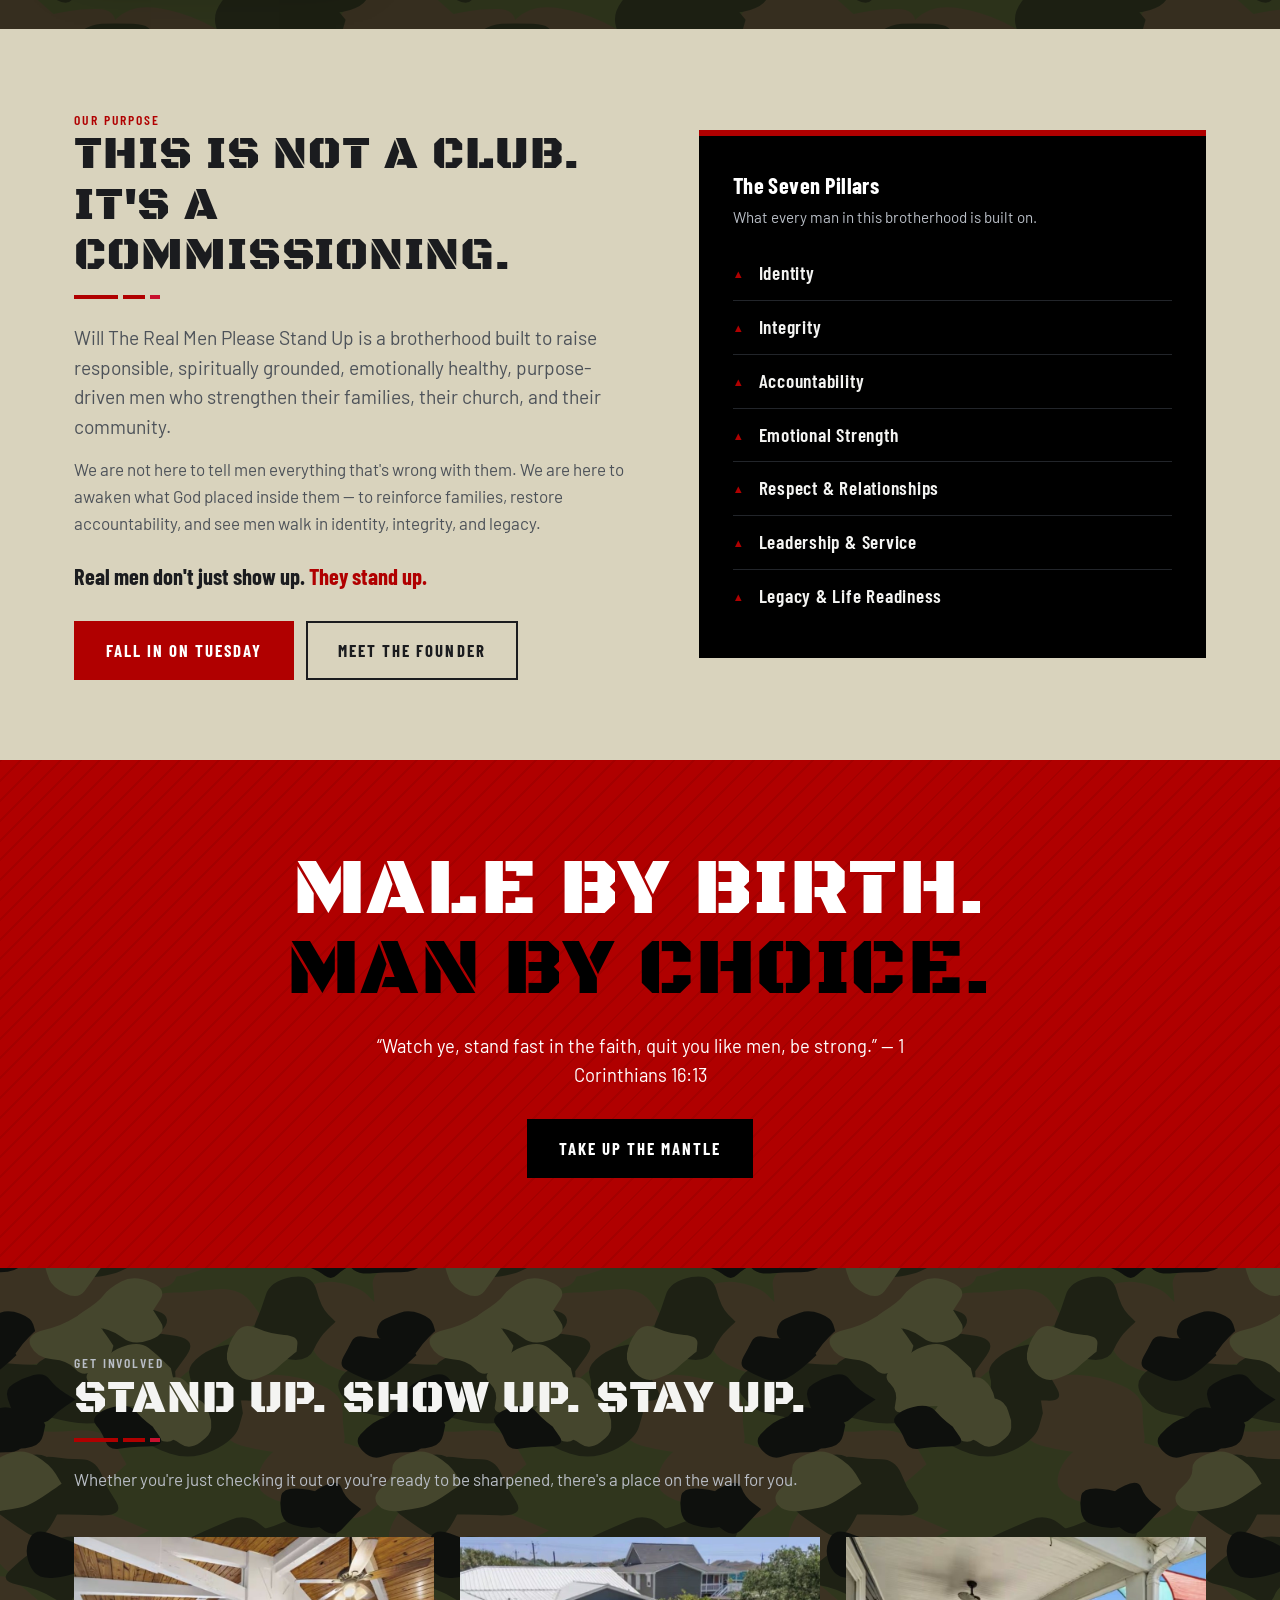
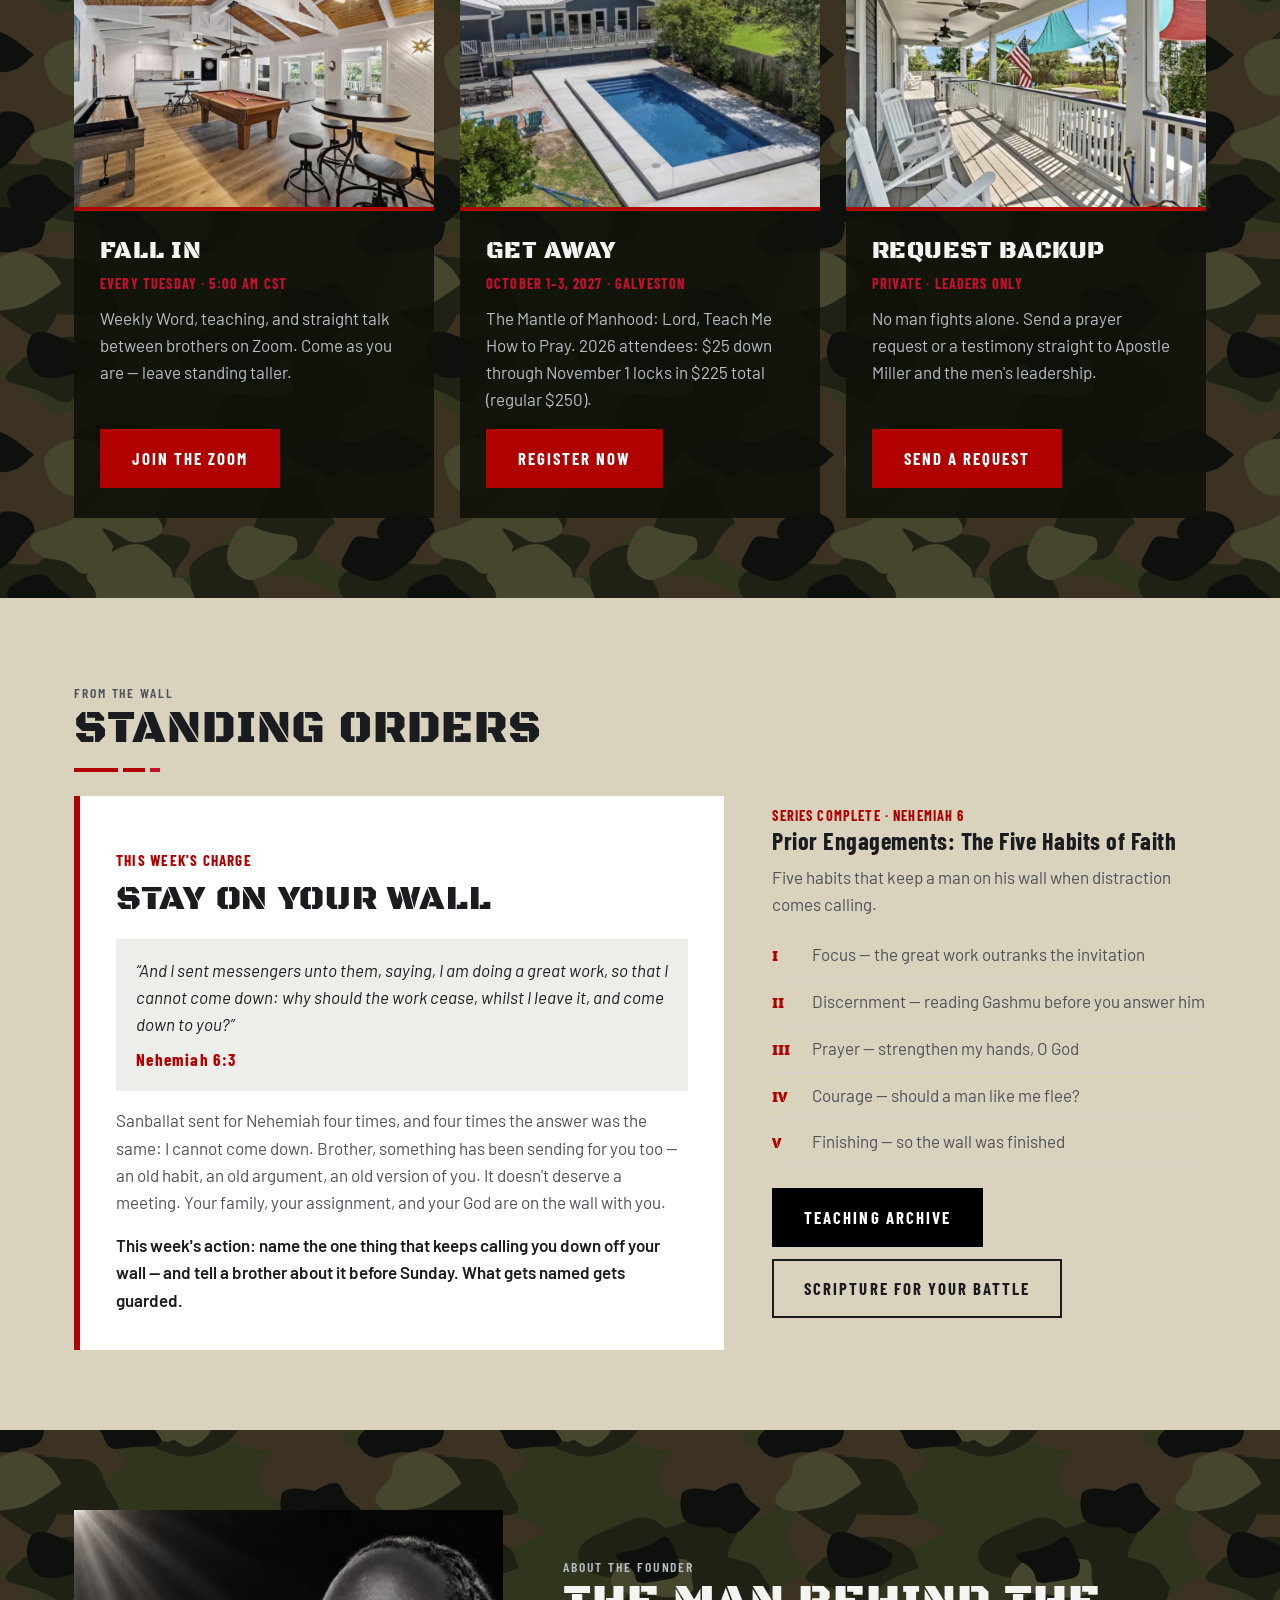
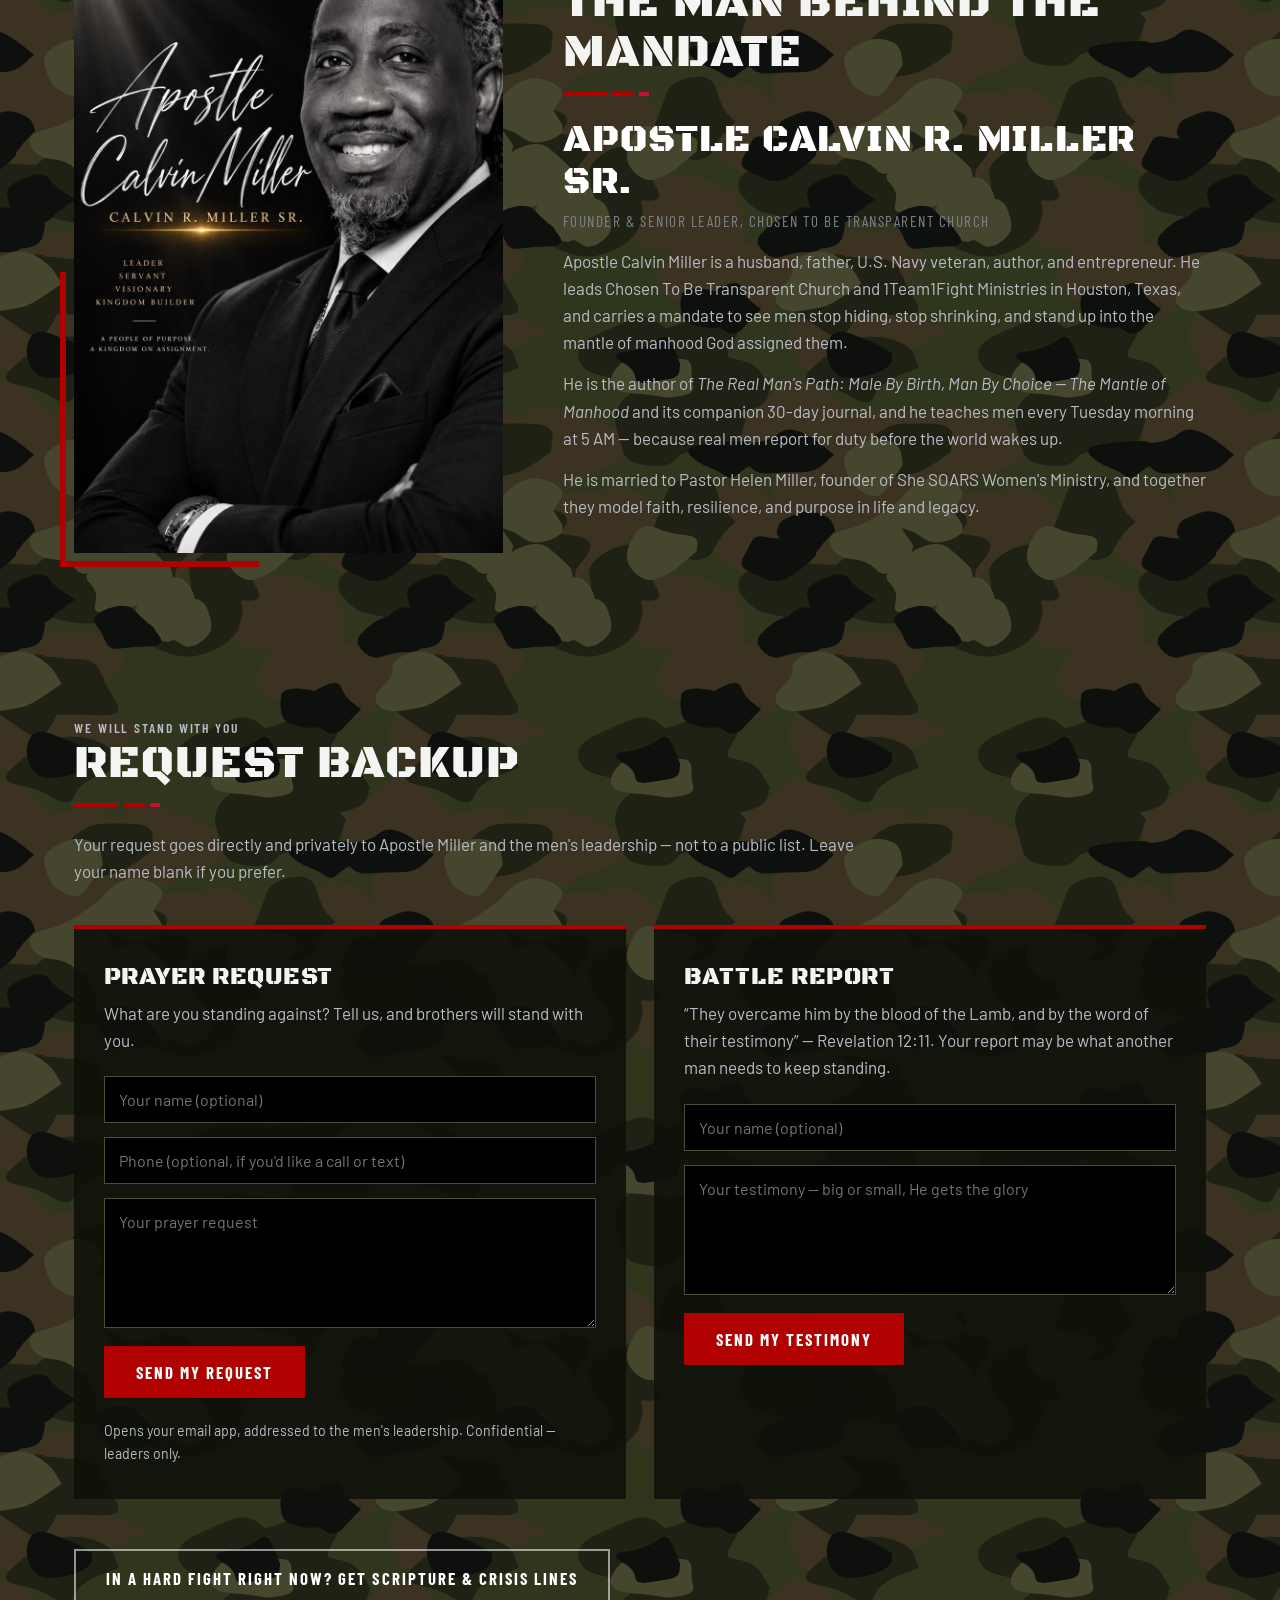
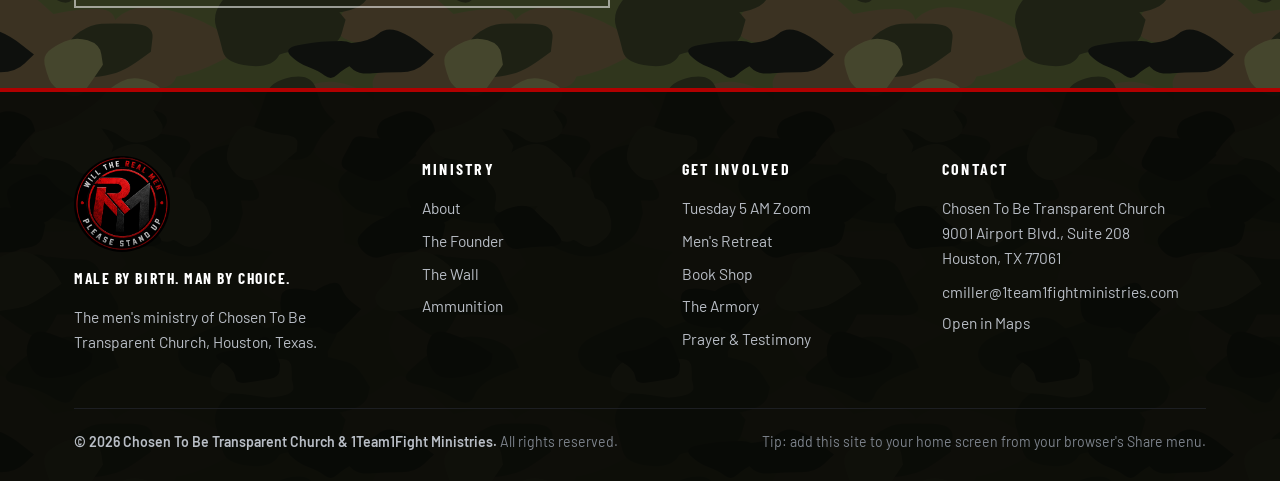
==== commit 034b9627: "Feature new book: Clocking In With God: The Root Behind Church PTSD Co-Authored-By: Claude Opus 5.5 " ====
--- a/index.html
+++ b/index.html
@@ -75,7 +75,7 @@
   <div class="wrap">
     <a href="https://zoom.us/j/99618695026?pwd=kpAc87u4bTWr7hXqGRiizqfAc4Csl6.1"><b>Tuesdays &middot; 5:00 AM</b><span>Men's Zoom formation, Central Time</span></a>
     <a href="retreat.html"><b>Oct 1&ndash;3, 2027</b><span>Men's retreat in Galveston &mdash; early registration open</span></a>
-    <a href="#new-release"><b>New Release</b><span>The Real Man's Path, out now on Amazon</span></a>
+    <a href="#new-release"><b>New Release</b><span>Clocking In With God: The Root Behind Church PTSD</span></a>
   </div>
 </section>
 
@@ -83,25 +83,18 @@
 <!-- ============ NEW RELEASE ============ -->
 <section class="newrelease" id="new-release">
   <div class="wrap nr">
-    <div class="cover" role="img" aria-label="The Real Man's Path by Calvin R. Miller Sr.">
-        <img class="mark" src="rm-logo.jpeg" alt="">
-        <div>
-          <p class="ttl">The Real <em>Man's Path</em></p>
-          <p class="subt">Male By Birth, Man By Choice &mdash; The Mantle of Manhood</p>
-        </div>
-        <p class="by">Calvin R. Miller Sr.</p>
-      </div>
+    <img class="cover-img" src="cover-church-ptsd.jpg" alt="Clocking In With God: The Root Behind Church PTSD by Calvin R. Miller Sr. book cover">
     <div>
       <span class="badge">New Release</span>
-      <h2 class="stencil">The Real Man's Path</h2>
-      <p class="subtitle">Male By Birth, Man By Choice &mdash; The Mantle of Manhood</p>
-      <p>The new book from Apostle Calvin R. Miller Sr. Twenty chapters that walk a man from excuse to assignment &mdash; identity, integrity, accountability, and legacy &mdash; each one ending with a &ldquo;Walk It Out&rdquo; step into the companion 30-day journal.</p>
-      <p>Read it alone, read it with your brothers, or bring it to the Tuesday call. Either way, stop reading about manhood and start standing in it.</p>
+      <h2 class="stencil">Clocking In With God</h2>
+      <p class="subtitle">The Root Behind Church PTSD</p>
+      <p>The newest book in the Clocking In With God series from Apostle Calvin R. Miller Sr. Too many believers are still sitting in the pew &mdash; or have walked out of it &mdash; carrying wounds they picked up inside the church. This book goes beneath the surface to the root, so healing can start where the hurt started.</p>
+      <p>For the man who got burned by the house of God and the man who's been tempted to give up on it. Clock back in.</p>
       <div class="btnrow">
-        <a class="btn" href="https://www.amazon.com/dp/B0HGR551LN">Buy the Paperback</a>
-        <a class="btn ghost" href="https://www.amazon.com/dp/B0HJB4K1PT">Get it on Kindle</a>
-      </div>
-      <p style="margin-top:18px;"><a href="shop.html" style="color:var(--white);font-family:var(--cond);font-weight:700;letter-spacing:.08em;text-transform:uppercase;">See all books by Apostle Miller</a></p>
+        <span class="btn" aria-disabled="true" style="opacity:.65;cursor:default;">Amazon link coming soon</span>
+        <a class="btn ghost" href="shop.html">See the full series</a>
+      </div>
+      <p style="margin-top:18px;"><a href="shop.html" style="color:var(--white);font-family:var(--cond);font-weight:700;letter-spacing:.08em;text-transform:uppercase;">Also available: The Real Man's Path &amp; all books by Apostle Miller</a></p>
     </div>
   </div>
 </section>
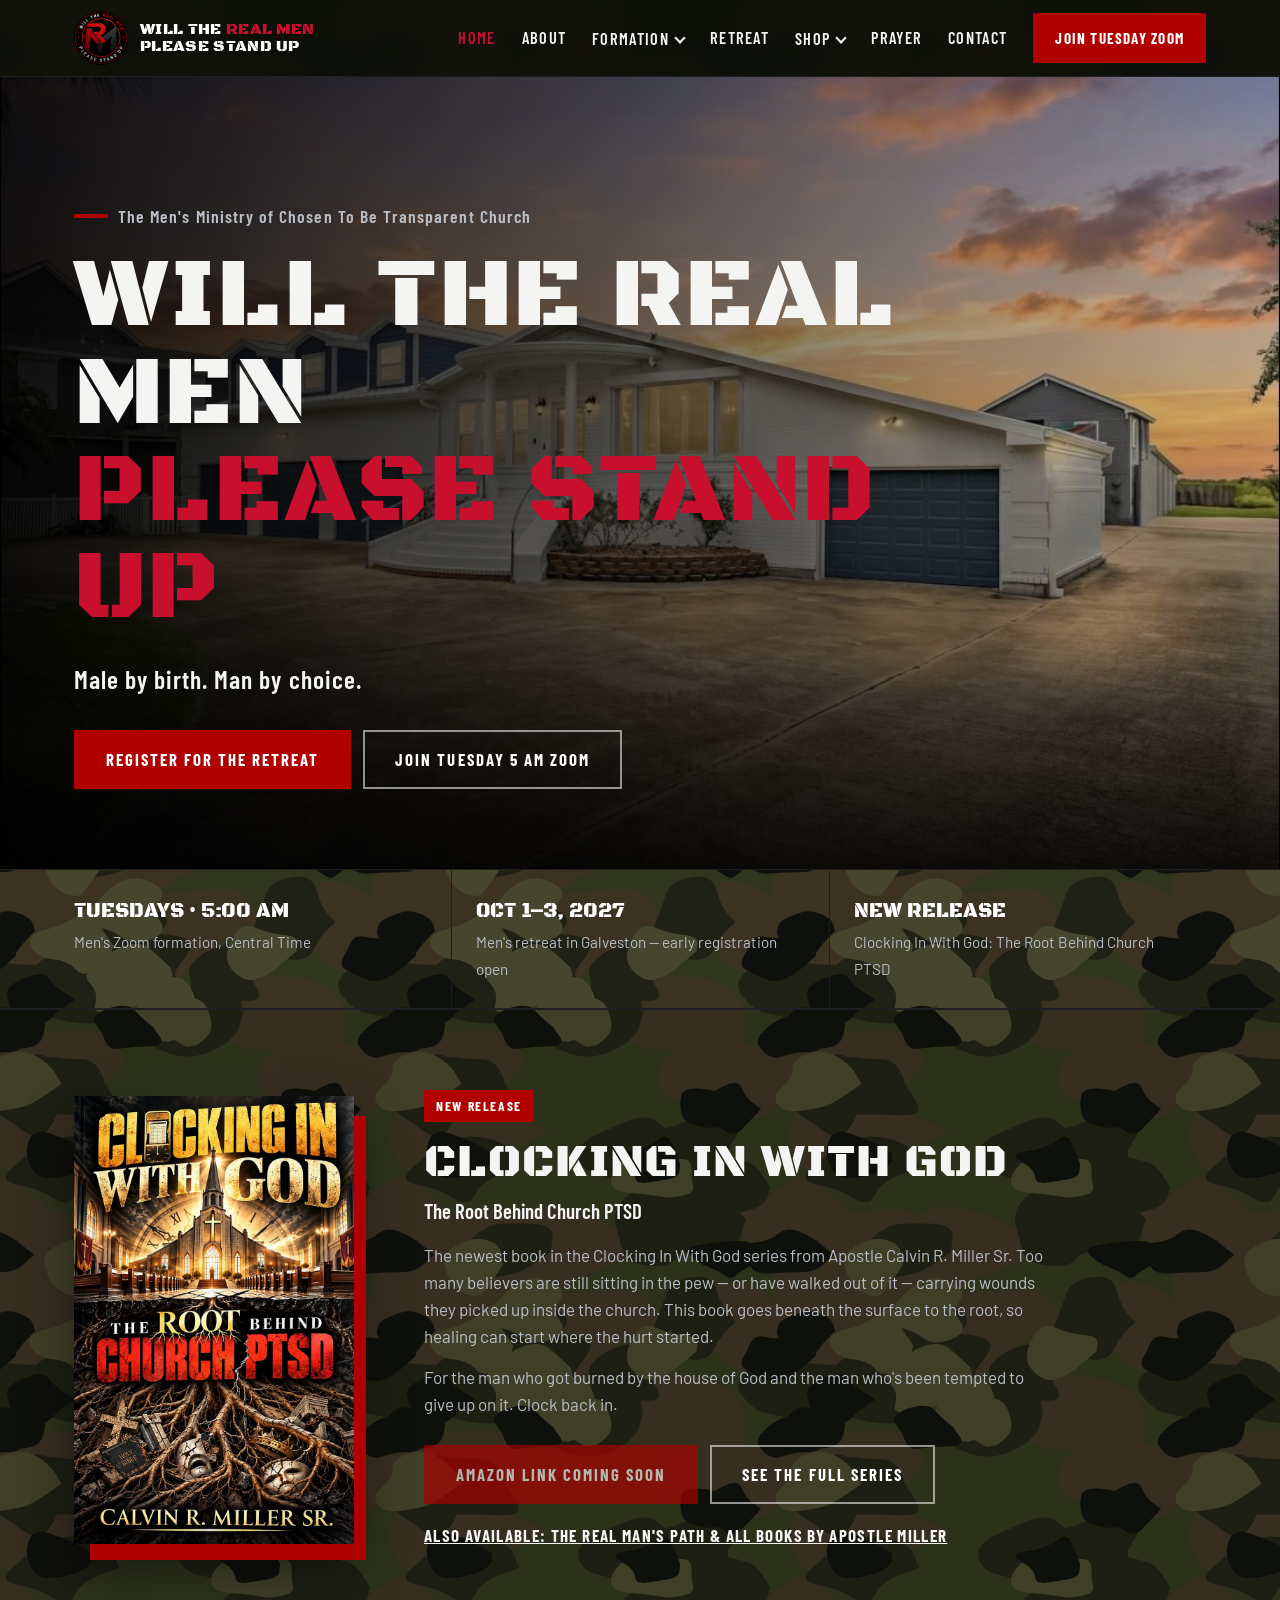
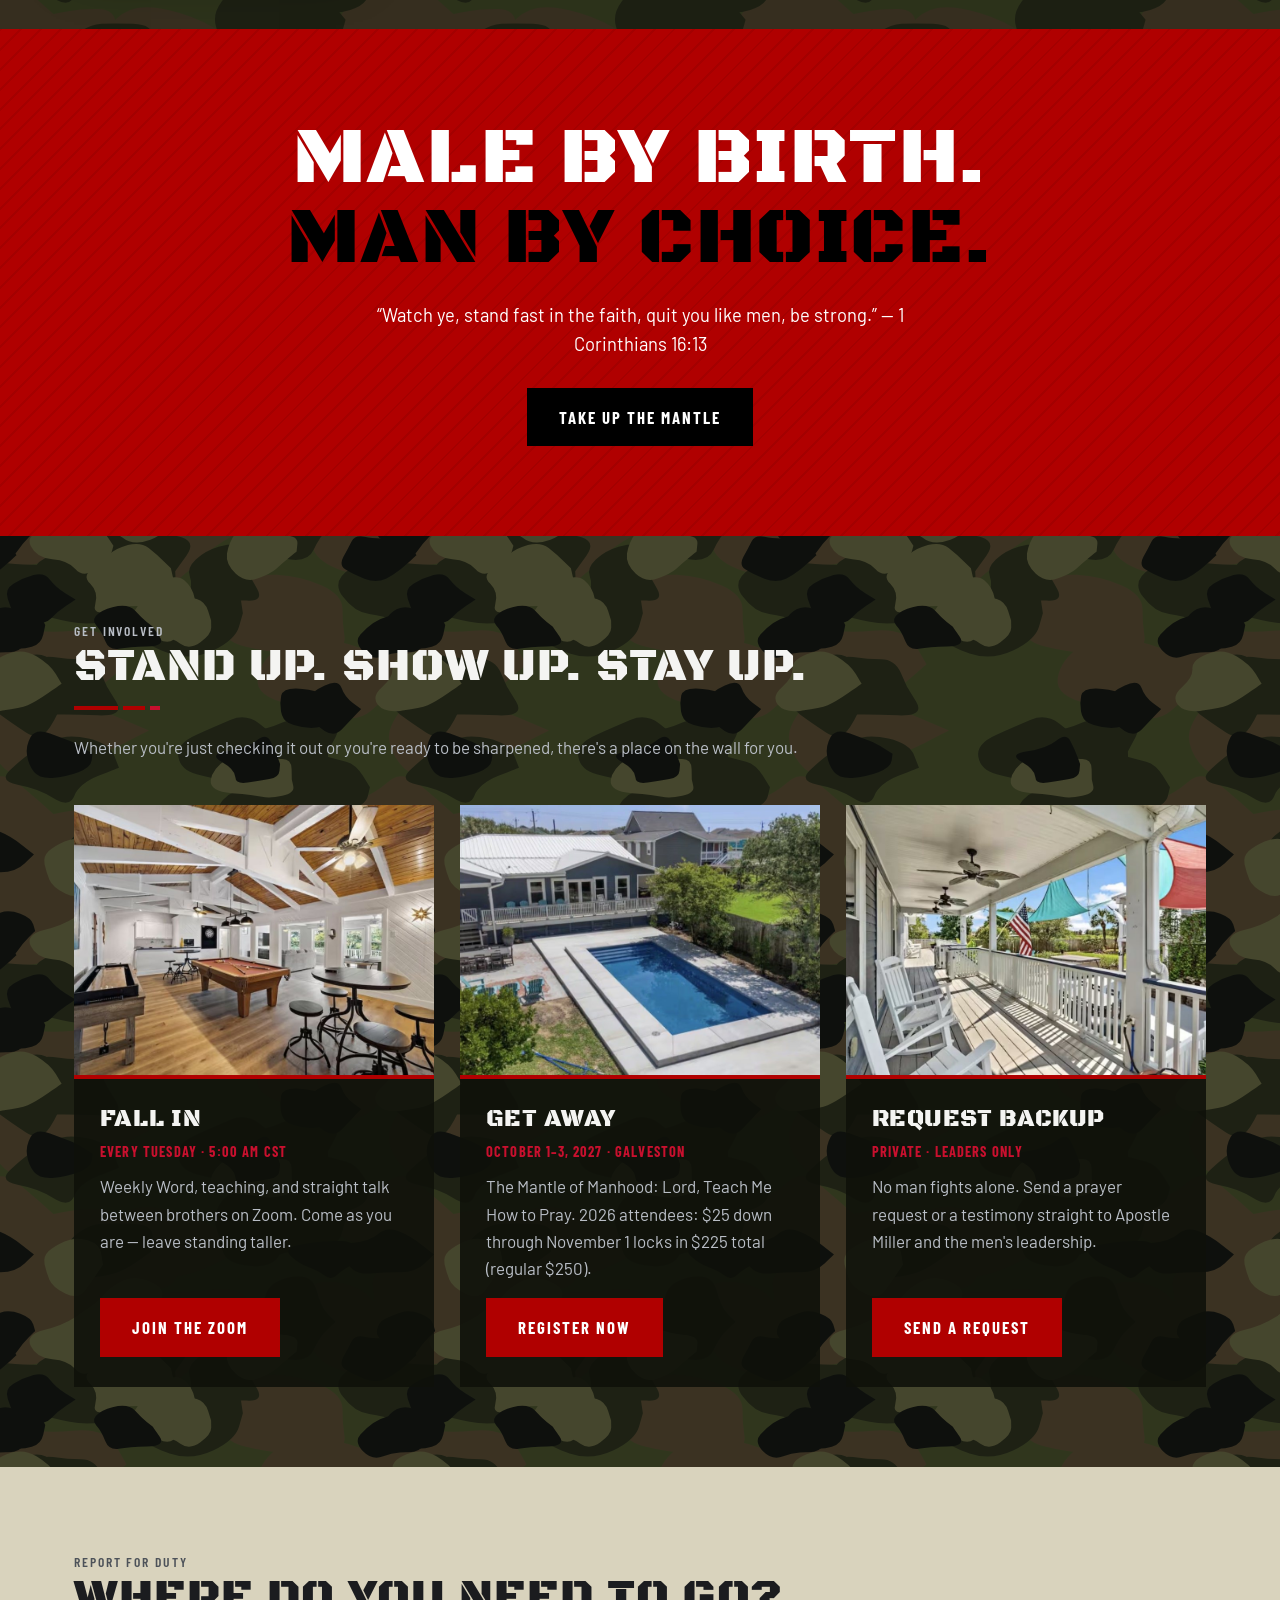
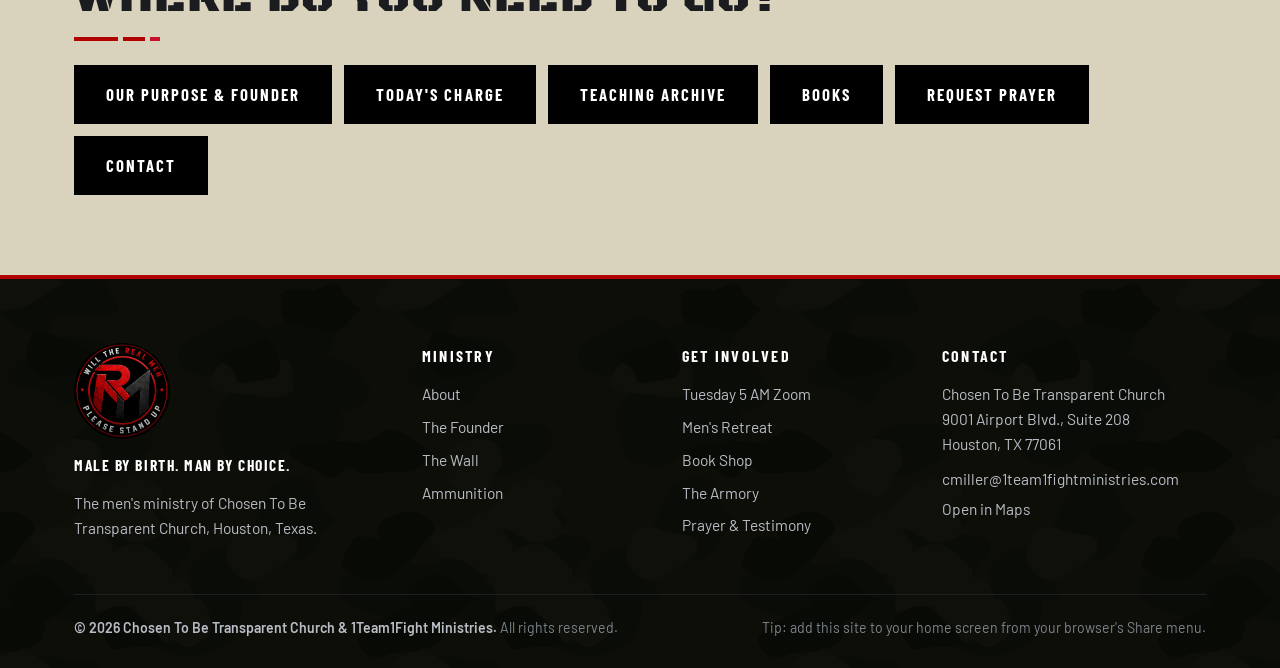
==== commit 70d646a3: "Split homepage into separate pages: About, Today's Charge, Prayer, Contact Nav tabs and footer links" ====
--- a/index.html
+++ b/index.html
@@ -32,10 +32,10 @@
     <nav class="mainnav" id="mainnav" aria-label="Main">
       <ul>
         <li><a href="./" aria-current="page">Home</a></li>
-        <li><a href="./#purpose">About</a></li>
+        <li><a href="about.html">About</a></li>
         <li class="drop"><button type="button" aria-expanded="false">Formation</button>
           <ul class="submenu">
-            <li><a href="./#orders">This Week's Charge</a></li>
+            <li><a href="orders.html">Today's Charge</a></li>
             <li><a href="wall.html">The Wall &ndash; Teaching Archive</a></li>
             <li><a href="ammunition.html">Ammunition &ndash; Scripture</a></li>
           </ul>
@@ -47,8 +47,8 @@
             <li><a href="armory.html">The Armory &ndash; Gear</a></li>
           </ul>
         </li>
-        <li><a href="./#backup">Prayer</a></li>
-        <li><a href="#contact">Contact</a></li>
+        <li><a href="prayer.html">Prayer</a></li>
+        <li><a href="contact.html">Contact</a></li>
       </ul>
       <a class="btn nav-cta" href="https://zoom.us/j/99618695026?pwd=kpAc87u4bTWr7hXqGRiizqfAc4Csl6.1">Join Tuesday Zoom</a>
     </nav>
@@ -95,37 +95,6 @@
         <a class="btn ghost" href="shop.html">See the full series</a>
       </div>
       <p style="margin-top:18px;"><a href="shop.html" style="color:var(--white);font-family:var(--cond);font-weight:700;letter-spacing:.08em;text-transform:uppercase;">Also available: The Real Man's Path &amp; all books by Apostle Miller</a></p>
-    </div>
-  </div>
-</section>
-
-<!-- ============ OUR PURPOSE ============ -->
-<section class="light" id="purpose">
-  <div class="wrap split">
-    <div class="purpose">
-      <p class="label">Our Purpose</p>
-      <h2 class="stencil">This is not a club. It's a commissioning.</h2>
-      <div class="stripes"><span></span><span></span><span></span></div>
-      <p class="lead">Will The Real Men Please Stand Up is a brotherhood built to raise responsible, spiritually grounded, emotionally healthy, purpose-driven men who strengthen their families, their church, and their community.</p>
-      <p>We are not here to tell men everything that's wrong with them. We are here to awaken what God placed inside them &mdash; to reinforce families, restore accountability, and see men walk in identity, integrity, and legacy.</p>
-      <p class="punch">Real men don't just show up. <b>They stand up.</b></p>
-      <div class="btnrow" style="margin-top:26px;">
-        <a class="btn" href="https://zoom.us/j/99618695026?pwd=kpAc87u4bTWr7hXqGRiizqfAc4Csl6.1">Fall In on Tuesday</a>
-        <a class="btn ghost" href="#founder">Meet the Founder</a>
-      </div>
-    </div>
-    <div class="pillarbox">
-      <h3>The Seven Pillars</h3>
-      <p class="small">What every man in this brotherhood is built on.</p>
-      <ul class="pillars">
-        <li>Identity</li>
-        <li>Integrity</li>
-        <li>Accountability</li>
-        <li>Emotional Strength</li>
-        <li>Respect &amp; Relationships</li>
-        <li>Leadership &amp; Service</li>
-        <li>Legacy &amp; Life Readiness</li>
-      </ul>
     </div>
   </div>
 </section>
@@ -173,101 +142,29 @@
           <h3>Request Backup</h3>
           <p class="when">Private &middot; Leaders only</p>
           <p class="desc">No man fights alone. Send a prayer request or a testimony straight to Apostle Miller and the men's leadership.</p>
-          <a class="btn" href="#backup">Send a Request</a>
+          <a class="btn" href="prayer.html">Send a Request</a>
         </div>
       </article>
     </div>
   </div>
 </section>
 
-<!-- ============ STANDING ORDERS (update weekly: date, title, verse, charge, action) ============ -->
-<section class="light" id="orders">
+<!-- ============ EXPLORE ============ -->
+<section class="light" id="explore">
   <div class="wrap">
     <div class="intro">
-      <p class="label">From the Wall</p>
-      <h2 class="stencil">Standing Orders</h2>
+      <p class="label">Report for Duty</p>
+      <h2 class="stencil">Where Do You Need to Go?</h2>
       <div class="stripes"><span></span><span></span><span></span></div>
     </div>
-    <div class="feature">
-      <article class="orders-card">
-       <p class="date" id="charge-label">This week's charge</p>
-        <h3 id="charge-title">Stay On Your Wall</h3>
-        <blockquote><span id="charge-verse">&ldquo;And I sent messengers unto them, saying, I am doing a great work, so that I cannot come down: why should the work cease, whilst I leave it, and come down to you?&rdquo;</span><cite id="charge-ref">Nehemiah 6:3</cite></blockquote>
-        <p id="charge-body">Sanballat sent for Nehemiah four times, and four times the answer was the same: I cannot come down. Brother, something has been sending for you too &mdash; an old habit, an old argument, an old version of you. It doesn't deserve a meeting. Your family, your assignment, and your God are on the wall with you.</p>
-        <p class="action-line" id="charge-action">This week's action: name the one thing that keeps calling you down off your wall &mdash; and tell a brother about it before Sunday. What gets named gets guarded.</p>
-      </article>
-      <div class="seriesbox">
-        <p class="when">Series complete &middot; Nehemiah 6</p>
-        <h3>Prior Engagements: The Five Habits of Faith</h3>
-        <p>Five habits that keep a man on his wall when distraction comes calling.</p>
-        <ul class="habits">
-          <li class="done"><span class="rn">I</span> Focus &mdash; the great work outranks the invitation</li>
-          <li class="done"><span class="rn">II</span> Discernment &mdash; reading Gashmu before you answer him</li>
-          <li class="done"><span class="rn">III</span> Prayer &mdash; strengthen my hands, O God</li>
-          <li class="done"><span class="rn">IV</span> Courage &mdash; should a man like me flee?</li>
-          <li class="done"><span class="rn">V</span> Finishing &mdash; so the wall was finished</li>
-        </ul>
-        <div class="btnrow" style="margin-top:22px;">
-          <a class="btn dark" href="wall.html">Teaching Archive</a>
-          <a class="btn ghost" href="ammunition.html">Scripture for Your Battle</a>
-        </div>
-      </div>
-    </div>
-  </div>
-</section>
-
-<!-- ============ FOUNDER ============ -->
-<section id="founder">
-  <div class="wrap founder-wrap">
-    <div class="founder-photo">
-      <img src="founder.jpg" alt="Apostle Calvin R. Miller Sr.">
-    </div>
-    <div class="founder-text">
-      <p class="label">About the Founder</p>
-      <h2 class="stencil">The Man Behind the Mandate</h2>
-      <div class="stripes"><span></span><span></span><span></span></div>
-      <p class="name stencil">Apostle Calvin R. Miller Sr.</p>
-      <p class="role">Founder &amp; Senior Leader, Chosen To Be Transparent Church</p>
-      <p>Apostle Calvin Miller is a husband, father, U.S. Navy veteran, author, and entrepreneur. He leads Chosen To Be Transparent Church and 1Team1Fight Ministries in Houston, Texas, and carries a mandate to see men stop hiding, stop shrinking, and stand up into the mantle of manhood God assigned them.</p>
-      <p>He is the author of <em>The Real Man's Path: Male By Birth, Man By Choice &mdash; The Mantle of Manhood</em> and its companion 30-day journal, and he teaches men every Tuesday morning at 5 AM &mdash; because real men report for duty before the world wakes up.</p>
-      <p>He is married to Pastor Helen Miller, founder of She SOARS Women's Ministry, and together they model faith, resilience, and purpose in life and legacy.</p>
-    </div>
-  </div>
-</section>
-
-
-<!-- ============ BACKUP (prayer + testimony) ============ -->
-<section id="backup">
-  <div class="wrap">
-    <div class="intro">
-      <p class="label">We Will Stand With You</p>
-      <h2 class="stencil">Request Backup</h2>
-      <div class="stripes"><span></span><span></span><span></span></div>
-      <p>Your request goes directly and privately to Apostle Miller and the men's leadership &mdash; not to a public list. Leave your name blank if you prefer.</p>
-    </div>
-    <div class="backup-grid">
-      <div class="formcard">
-        <h3>Prayer Request</h3>
-        <p>What are you standing against? Tell us, and brothers will stand with you.</p>
-        <form id="prayerForm">
-          <input type="text" id="pName" placeholder="Your name (optional)" autocomplete="name" aria-label="Your name (optional)">
-          <input type="tel" id="pPhone" placeholder="Phone (optional, if you'd like a call or text)" autocomplete="tel" aria-label="Phone (optional)">
-          <textarea id="pRequest" placeholder="Your prayer request" required aria-label="Your prayer request"></textarea>
-          <button type="submit" class="btn">Send My Request</button>
-          <p class="fineprint">Opens your email app, addressed to the men's leadership. Confidential &mdash; leaders only.</p>
-        </form>
-      </div>
-      <div class="formcard">
-        <h3>Battle Report</h3>
-        <p>&ldquo;They overcame him by the blood of the Lamb, and by the word of their testimony&rdquo; &mdash; Revelation 12:11. Your report may be what another man needs to keep standing.</p>
-        <form id="testimonyForm">
-          <input type="text" id="tName" placeholder="Your name (optional)" autocomplete="name" aria-label="Your name (optional)">
-          <textarea id="tStory" placeholder="Your testimony &mdash; big or small, He gets the glory" required aria-label="Your testimony"></textarea>
-          <button type="submit" class="btn">Send My Testimony</button>
-        </form>
-      </div>
-    </div>
-    <p style="margin-top:34px;"><a class="btn ghost" href="ammunition.html">In a hard fight right now? Get Scripture &amp; crisis lines</a></p>
+    <div class="btnrow">
+      <a class="btn dark" href="about.html">Our Purpose &amp; Founder</a>
+      <a class="btn dark" href="orders.html">Today's Charge</a>
+      <a class="btn dark" href="wall.html">Teaching Archive</a>
+      <a class="btn dark" href="shop.html">Books</a>
+      <a class="btn dark" href="prayer.html">Request Prayer</a>
+      <a class="btn dark" href="contact.html">Contact</a>
+    </div>
   </div>
 </section>
 
@@ -283,8 +180,8 @@
       <div>
         <h4>Ministry</h4>
         <ul>
-          <li><a href="./#purpose">About</a></li>
-          <li><a href="./#founder">The Founder</a></li>
+          <li><a href="about.html">About</a></li>
+          <li><a href="about.html#founder">The Founder</a></li>
           <li><a href="wall.html">The Wall</a></li>
           <li><a href="ammunition.html">Ammunition</a></li>
         </ul>
@@ -296,7 +193,7 @@
           <li><a href="retreat.html">Men's Retreat</a></li>
           <li><a href="shop.html">Book Shop</a></li>
           <li><a href="armory.html">The Armory</a></li>
-          <li><a href="./#backup">Prayer &amp; Testimony</a></li>
+          <li><a href="prayer.html">Prayer &amp; Testimony</a></li>
         </ul>
       </div>
       <div>
@@ -317,25 +214,5 @@
   </div>
 </footer>
 <script src="site.js"></script>
-
-<script>
-  var MINISTRY_EMAIL = "cmiller@1team1fightministries.com";
-  function sendMail(subject, body){
-    window.location.href = "mailto:" + MINISTRY_EMAIL + "?subject=" + encodeURIComponent(subject) + "&body=" + encodeURIComponent(body);
-  }
-  document.getElementById("prayerForm").addEventListener("submit", function(e){
-    e.preventDefault();
-    var name = document.getElementById("pName").value || "A brother";
-    var phone = document.getElementById("pPhone").value;
-    var req = document.getElementById("pRequest").value;
-    sendMail("Prayer Request — Real Men", "Name: " + name + "\n" + (phone ? "Phone: " + phone + "\n" : "") + "\nRequest:\n" + req);
-  });
-  document.getElementById("testimonyForm").addEventListener("submit", function(e){
-    e.preventDefault();
-    var name = document.getElementById("tName").value || "A brother";
-    var story = document.getElementById("tStory").value;
-    sendMail("Battle Report (Testimony) — Real Men", "Name: " + name + "\n\nTestimony:\n" + story);
-  });
-<script src="charges.js"></script>
 </body>
 </html>
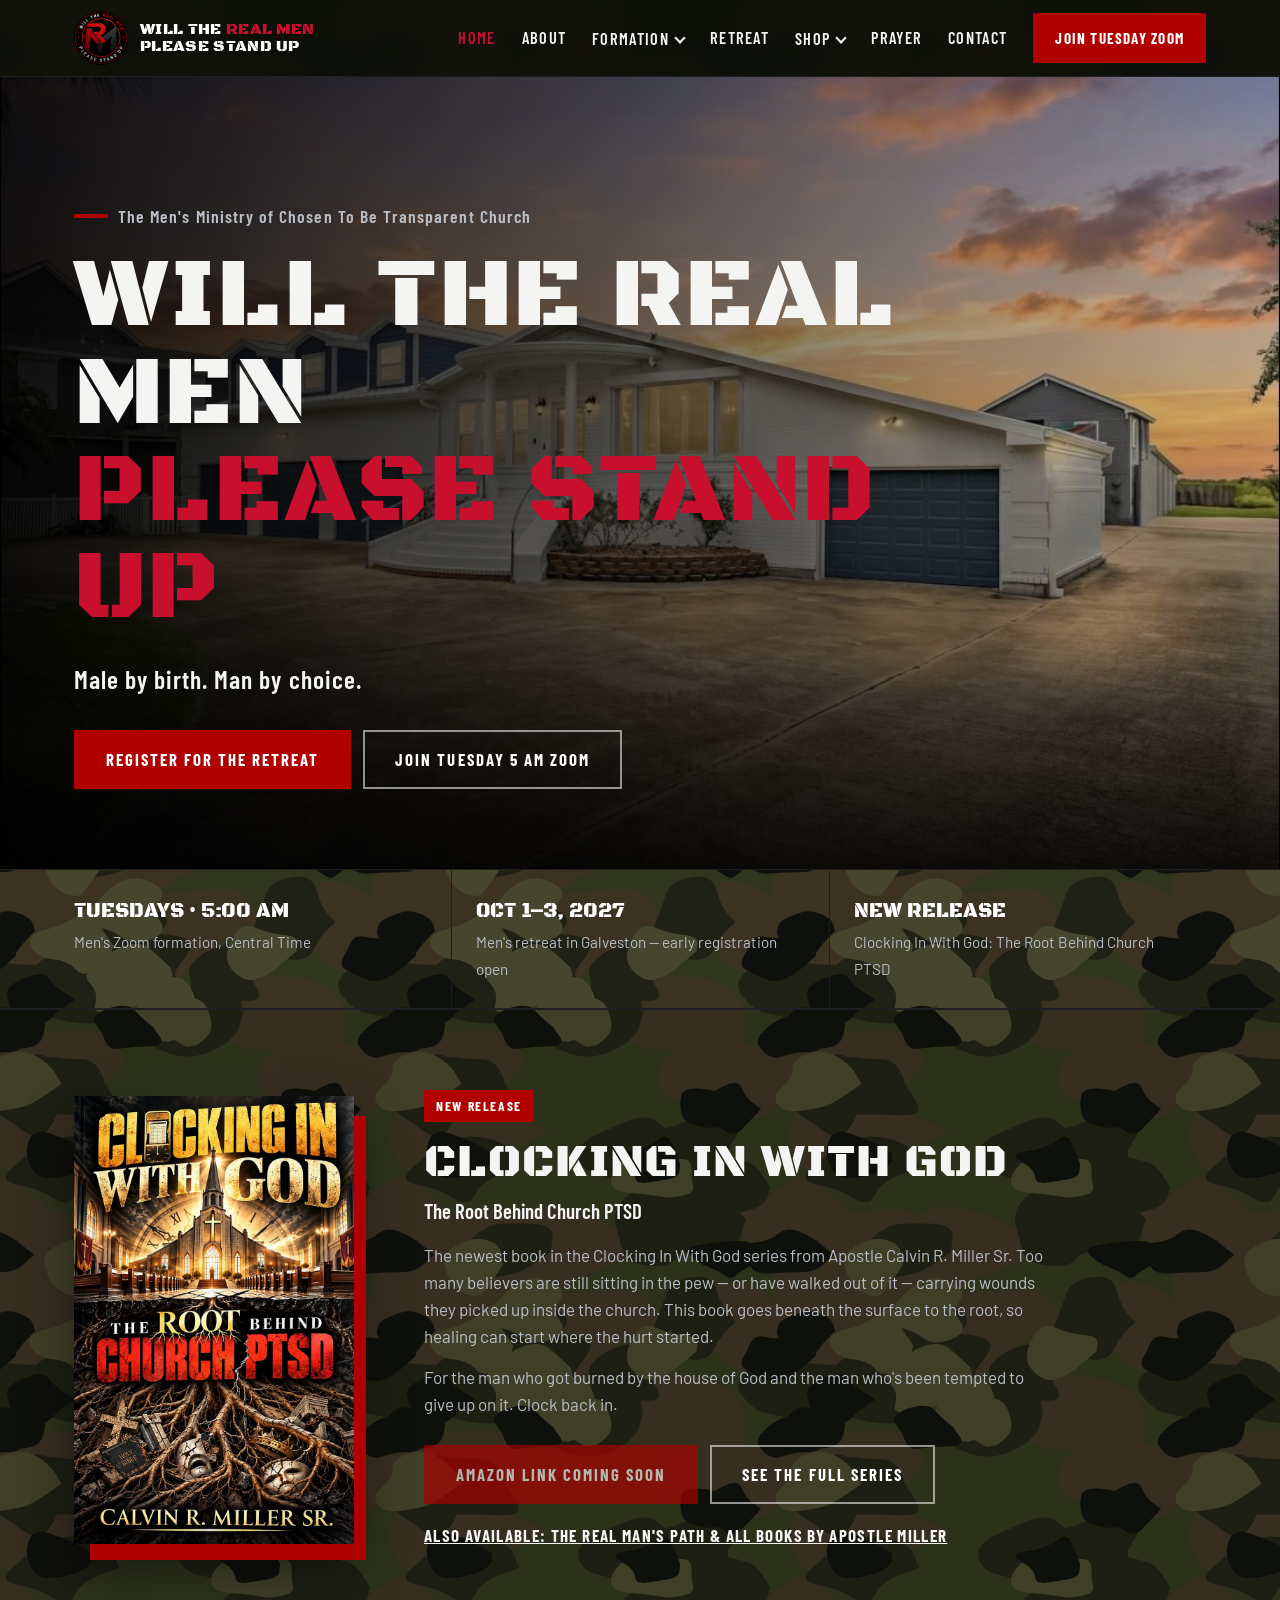
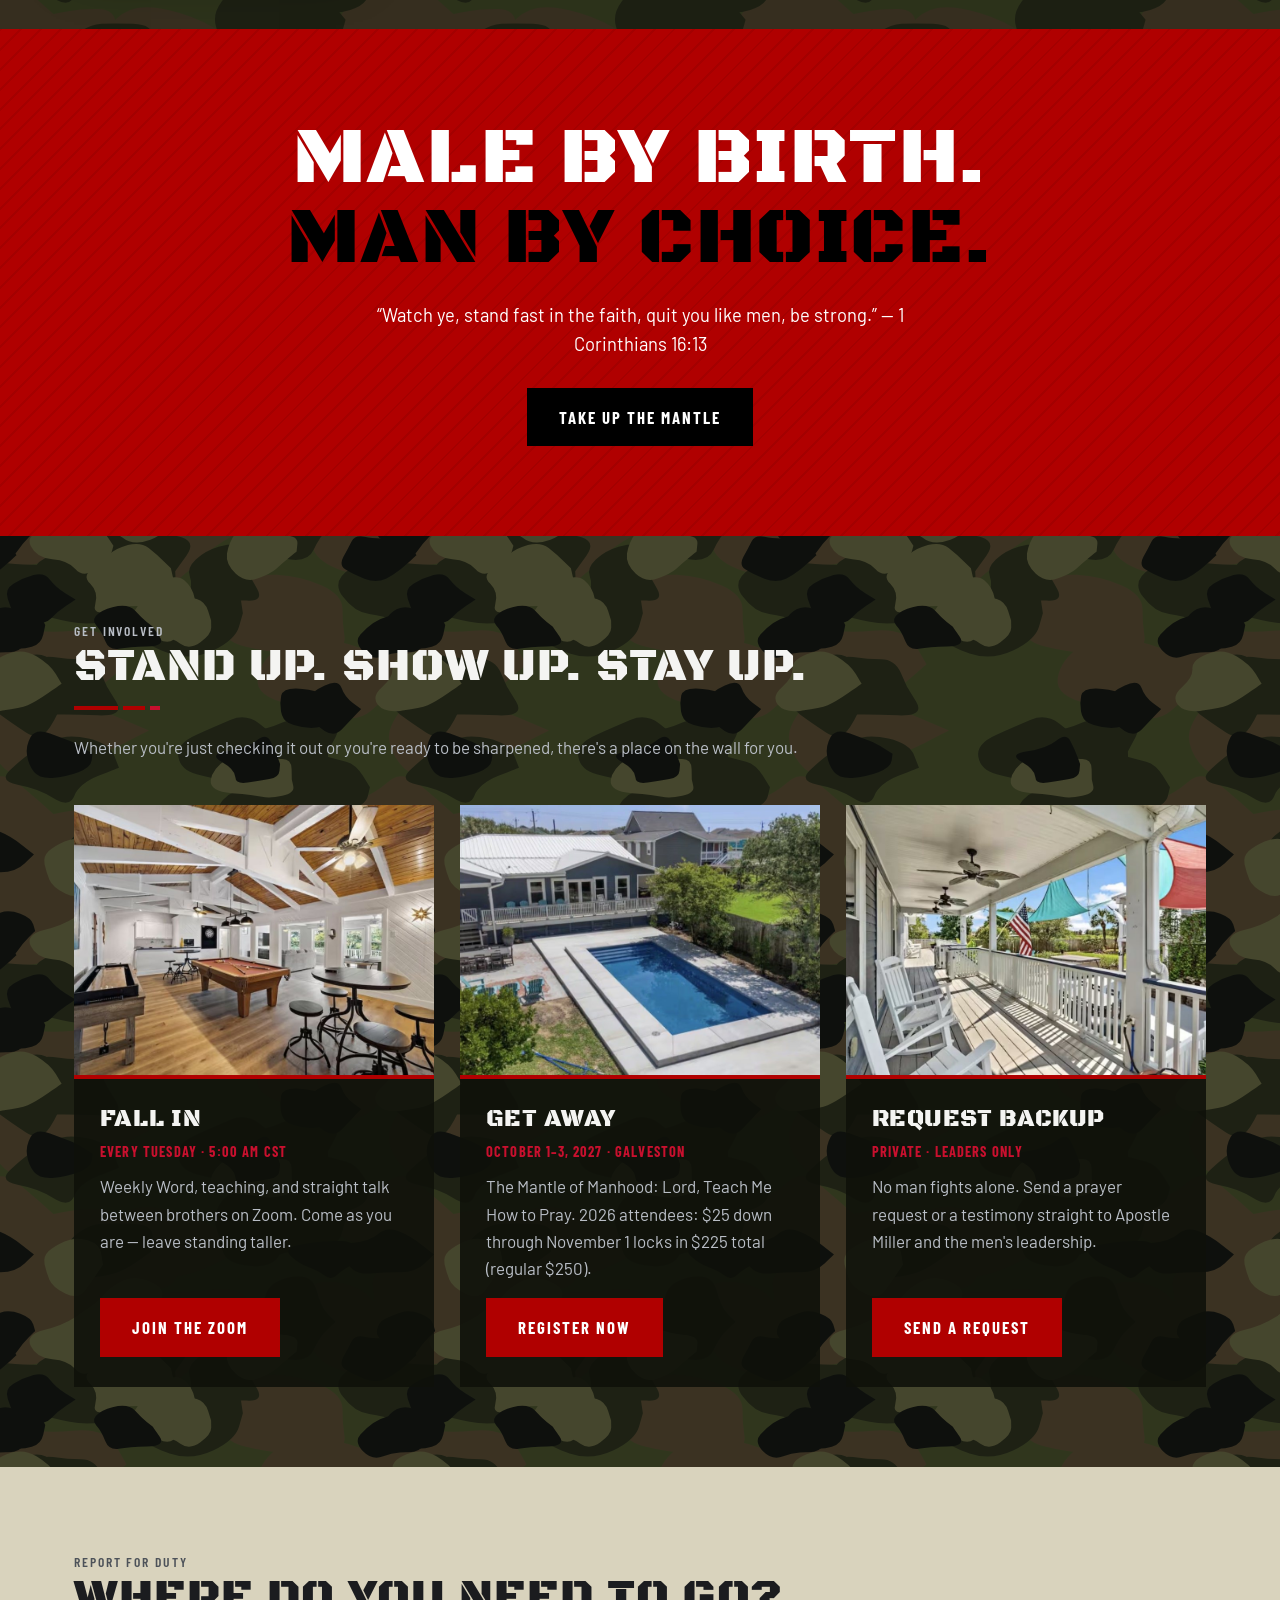
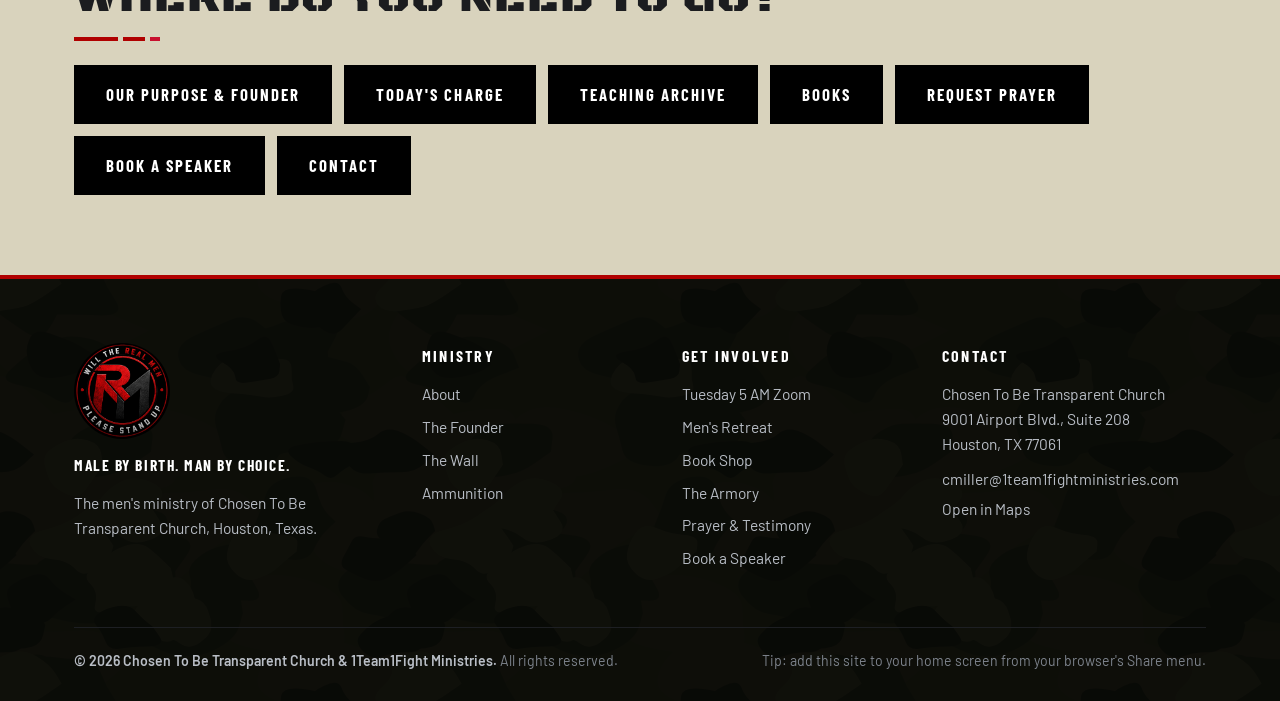
==== commit 4e4c48e9: "Add Book a Speaker links to homepage and every footer Co-Authored-By: Claude Opus 5.5 <noreply@anthr" ====
--- a/index.html
+++ b/index.html
@@ -163,6 +163,7 @@
       <a class="btn dark" href="wall.html">Teaching Archive</a>
       <a class="btn dark" href="shop.html">Books</a>
       <a class="btn dark" href="prayer.html">Request Prayer</a>
+      <a class="btn dark" href="contact.html#speaking">Book a Speaker</a>
       <a class="btn dark" href="contact.html">Contact</a>
     </div>
   </div>
@@ -194,6 +195,7 @@
           <li><a href="shop.html">Book Shop</a></li>
           <li><a href="armory.html">The Armory</a></li>
           <li><a href="prayer.html">Prayer &amp; Testimony</a></li>
+          <li><a href="contact.html#speaking">Book a Speaker</a></li>
         </ul>
       </div>
       <div>
